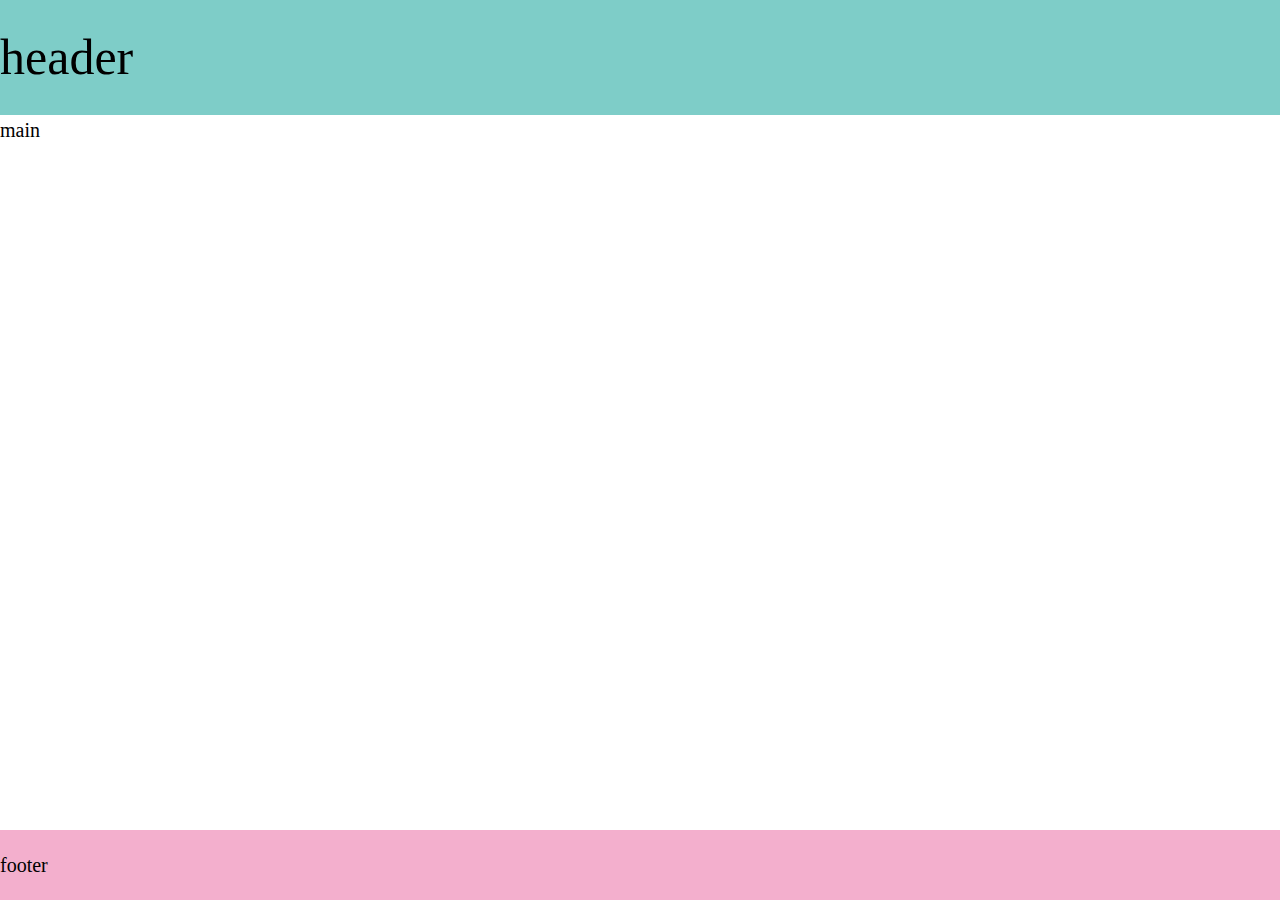
==== index.html @ 78ae929a "Initial commit" ====
<!DOCTYPE html>
<html lang="ru">

<head>
    <meta charset="UTF-8">
    <meta name="description" content="Free Web tutorials">
    <meta name="keywords" content="HTML, CSS, JavaScript">
    <meta name="author" content="Oleksandr Dorobalo">
    <meta name="viewport" content="width=device-width, initial-scale=1.0">
    <meta http-equiv="X-UA-Compatible" content="IE=edge">

    <title>Title</title>
    <link rel="icon" type="image/png" href="assets/images/header/logo.png">

    <link rel="stylesheet" href="assets/css/style.css">
</head>

<body>
    <header class="header">
        header
    </header>

    <main class="main">
        main
    </main>

    <footer class="footer">
        footer
    </footer>

    <script src="assets/js/jquery.min.js"></script>
    <script src="assets/js/scripts.js"></script>
</body>

</html>
---- assets/css/style.css ----
@charset "UTF-8";
/**
  Нормализация блочной модели
 */
*,
*::before,
*::after {
  -webkit-box-sizing: border-box;
          box-sizing: border-box;
}

/**
  Убираем внутренние отступы слева тегам списков,
  у которых есть атрибут class
  */
:where(ul, ol):where([class]) {
  padding-left: 0;
}

/**
  Убираем внешние отступы body и двум другим тегам,
  у которых есть атрибут class
  */
body,
:where(blockquote, figure):where([class]) {
  margin: 0;
}

/**
  Убираем внешние отступы вертикали нужным тегам,
  у которых есть атрибут class
  */
:where(h1,
h2,
h3,
h4,
h5,
h6,
p,
ul,
ol,
dl):where([class]) {
  margin-block: 0;
}

:where(dd[class]) {
  margin-left: 0;
}

:where(fieldset[class]) {
  margin-left: 0;
  padding: 0;
  border: none;
}

/**
  Убираем стандартный маркер маркированному списку,
  у которого есть атрибут class
  */
:where(ul[class]) {
  list-style: none;
}

/**
  Обнуляем вертикальные внешние отступы параграфа,
  объявляем локальную переменную для внешнего отступа вниз,
  чтобы избежать взаимодействие с более сложным селектором
  */
p {
  --paragraphMarginBottom: 16px;
  margin-block: 0;
}
p:last-of-type {
  margin: 0;
}

/**
  Внешний отступ вниз для параграфа без атрибута class,
  который расположен не последним среди своих соседних элементов
  */
p:where(:not([class]):not(:last-child)) {
  margin-bottom: var(--paragraphMarginBottom);
}

/**
  Упрощаем работу с изображениями
  */
img {
  display: block;
  max-width: 100%;
  height: auto;
}

/**
  Наследуем свойства шрифт для полей ввода
  */
input,
textarea,
select,
button {
  font: inherit;
}

html {
  /**
  Пригодится в большинстве ситуаций
  (когда, например, нужно будет "прижать" футер к низу сайта)
  */
  height: 100%;
  /**
  Плавный скролл
  */
  scroll-behavior: smooth;
}

body {
  /**
  Пригодится в большинстве ситуаций
  (когда, например, нужно будет "прижать" футер к низу сайта)
  */
  min-height: 100%;
  /**
  Унифицированный интерлиньяж
  */
  line-height: 1.5;
}

/**
  Приводим к единому цвету svg-элементы
  */
svg *[fill] {
  fill: currentColor;
}

svg *[stroke] {
  stroke: currentColor;
}

/**
  Чиним баг задержки смены цвета при взаимодействии с svg-элементами
  */
svg * {
  -webkit-transition-property: fill, stroke;
  transition-property: fill, stroke;
}

/**
  Удаляем все анимации и переходы для людей,
  которые предпочитают их не использовать
  */
@media (prefers-reduced-motion: reduce) {
  * {
    -webkit-animation-duration: 0.01ms !important;
            animation-duration: 0.01ms !important;
    -webkit-animation-iteration-count: 1 !important;
            animation-iteration-count: 1 !important;
    -webkit-transition-duration: 0.01ms !important;
            transition-duration: 0.01ms !important;
    scroll-behavior: auto !important;
  }
}
@font-face {
  font-family: "Gilroy";
  src: url("../fonts/Gilroy-Regular.woff2") format("woff2");
  font-weight: 400;
  font-style: normal;
  font-display: swap;
}
.container {
  max-width: calc(1240px + 40px);
  margin-inline: auto;
  padding-inline: 20px;
}

.visually-hidden {
  position: absolute !important;
  width: 1px !important;
  height: 1px !important;
  margin: -1px !important;
  border: 0 !important;
  padding: 0 !important;
  white-space: nowrap !important;
  -webkit-clip-path: inset(100%) !important;
          clip-path: inset(100%) !important;
  clip: rect(0 0 0 0) !important;
  overflow: hidden !important;
}

@media (max-width: 767px) {
  .hidden-mobile {
    display: none !important;
  }
}

@media (min-width: 768px) {
  .visible-mobile {
    display: none !important;
  }
}

html {
  scroll-behavior: smooth;
}

body {
  font-size: clamp(16px, 1.6129032258vw, 20px);
  display: -webkit-box;
  display: -ms-flexbox;
  display: flex;
  -webkit-box-orient: vertical;
  -webkit-box-direction: normal;
      -ms-flex-direction: column;
          flex-direction: column;
  color: var(--color-dark);
  background: var(--color-light);
  font-family: var(--font-family-base);
  font-weight: 500;
  line-height: 1.5;
}

main {
  overflow: hidden;
}

blockquote {
  margin: 0 0 16px 0;
  padding: 16px 40px;
  background: rgba(85, 112, 255, 0.05);
  border-left: 4px solid rgb(85, 112, 255);
}

a,
button,
input,
textarea,
svg * {
  -webkit-transition-duration: var(--transition-duration);
          transition-duration: var(--transition-duration);
}

a {
  color: inherit;
}
a, a:hover {
  text-decoration: none;
}

h1,
h2,
h3,
h4,
h5,
h6 {
  margin: 0;
}

h1 {
  font-size: clamp(44px, 5.8064516129vw, 72px);
  font-weight: 800;
  line-height: 1.2;
}

h2 {
  position: relative;
  font-size: clamp(24px, 3.8709677419vw, 48px);
  text-align: center;
  line-height: 1.3;
  font-weight: 800;
}
@media (max-width: 560px) {
  h2 {
    line-height: 1.6;
  }
}

h3 {
  font-size: clamp(20px, 2.5806451613vw, 32px);
}

h4 {
  font-size: clamp(20px, 1.935483871vw, 24px);
}

.subtitle {
  display: block;
  max-width: 600px;
  margin: 16px auto 0;
  text-align: center;
  font-size: clamp(20px, 1.935483871vw, 24px);
  font-weight: 500;
  line-height: 32px;
}

section {
  padding-block: clamp(2.5rem, 1.477rem + 4.55vw, 5rem);
}

.wrapper {
  position: relative;
  display: -webkit-box;
  display: -ms-flexbox;
  display: flex;
  -webkit-box-align: start;
      -ms-flex-align: start;
          align-items: flex-start;
}

.section__text {
  font-size: clamp(16px, 1.6129032258vw, 20px);
}
.section__text:where(:not(:last-child)) {
  margin-bottom: var(--paragraphMarginBottom);
}

@-webkit-keyframes backAndForth {
  0% {
    translate: 0 0;
  }
  50% {
    translate: 10px 0;
  }
  100% {
    translate: 0 0;
  }
}

@keyframes backAndForth {
  0% {
    translate: 0 0;
  }
  50% {
    translate: 10px 0;
  }
  100% {
    translate: 0 0;
  }
}
@-webkit-keyframes rorateElements {
  0% {
    rotate: 0;
  }
  25% {
    rotate: 15deg;
  }
  50% {
    rotate: 0;
  }
  75% {
    rotate: -15deg;
  }
  100% {
    rotate: 0;
  }
}
@keyframes rorateElements {
  0% {
    rotate: 0;
  }
  25% {
    rotate: 15deg;
  }
  50% {
    rotate: 0;
  }
  75% {
    rotate: -15deg;
  }
  100% {
    rotate: 0;
  }
}
.button {
  padding: 0;
  background-color: transparent;
  border: none;
  cursor: pointer;
  height: var(--button-height);
  display: -webkit-box;
  display: -ms-flexbox;
  display: flex;
  -webkit-box-align: center;
      -ms-flex-align: center;
          align-items: center;
  -webkit-box-pack: center;
      -ms-flex-pack: center;
          justify-content: center;
  -webkit-column-gap: 8px;
     -moz-column-gap: 8px;
          column-gap: 8px;
  padding: 0 50px;
  font-size: clamp(16px, 1.6129032258vw, 20px);
  font-weight: 800;
  border-radius: var(--border-radius-large);
  color: white;
  background: black;
  border: 2px solid black;
}
@media (hover: hover) {
  .button:hover {
    color: black;
    background: white;
  }
}
@media (hover: none) {
  .button:active {
    color: black;
    background: white;
  }
}
.button--cyan {
  color: var(--color-light);
  background: var(--color-cyan);
  border-color: var(--color-cyan);
}
@media (hover: hover) {
  .button--cyan:hover {
    color: var(--color-cyan);
    background: var(--color-light);
  }
}
@media (hover: none) {
  .button--cyan:active {
    color: var(--color-cyan);
    background: var(--color-light);
  }
}
.button--alt {
  font-size: 16px;
  color: var(--color-dark);
  background: var(--color-light);
  border: 2px solid var(--color-dark);
}
@media (hover: hover) {
  .button--alt:hover {
    color: var(--color-light);
    background: var(--color-dark);
  }
}
@media (hover: none) {
  .button--alt:active {
    color: var(--color-light);
    background: var(--color-dark);
  }
}

.burger {
  padding: 0;
  background-color: transparent;
  border: none;
  cursor: pointer;
  width: 40px;
  aspect-ratio: 1;
  position: relative;
  z-index: 2;
}
.burger::before, .burger::after {
  content: "";
  display: block;
  width: 30px;
  height: 3px;
  background: black;
  border-radius: 3px;
  position: absolute;
  left: 50%;
  translate: -50% 0;
  -webkit-transition: all 0.3s ease;
  transition: all 0.3s ease;
}
.burger::before {
  top: 13px;
}
.burger::after {
  bottom: 13px;
}
.burger span {
  font-size: 0;
}
.burger.burger--active::before, .burger.burger--active::after {
  width: 90%;
  top: 50%;
  bottom: auto;
  translate: -50% -50%;
}
.burger.burger--active::before {
  rotate: 45deg;
}
.burger.burger--active::after {
  rotate: -45deg;
}

.form {
  /* Стилизованный radio button */
  /* При отмеченном radio button изменить цвет и показать "галочку" */
  /* Стилизованный чекбокс */
  /* При отмеченном чекбоксе изменить цвет и показать "галочку" */
}
.form label {
  display: -webkit-box;
  display: -ms-flexbox;
  display: flex;
  -webkit-box-orient: vertical;
  -webkit-box-direction: normal;
      -ms-flex-direction: column;
          flex-direction: column;
  -webkit-box-align: start;
      -ms-flex-align: start;
          align-items: flex-start;
  gap: 16px;
  font-size: clamp(1rem, 0.186rem + 1.69vw, 1.5rem);
  font-weight: 700;
}
.form input,
.form select {
  margin: 0;
  font-size: clamp(16px, 1.6129032258vw, 20px);
  font-weight: 500;
  outline: none;
  width: 100%;
  height: 64px;
  padding: 16px 24px;
  color: var(--color-dark);
  border-radius: 40px;
  border: 1px solid rgba(58, 95, 111, 0.16);
}
.form input::-webkit-input-placeholder, .form select::-webkit-input-placeholder {
  color: #3A5F6F;
}
.form input::-moz-placeholder, .form select::-moz-placeholder {
  color: #3A5F6F;
}
.form input:-ms-input-placeholder, .form select:-ms-input-placeholder {
  color: #3A5F6F;
}
.form input::-ms-input-placeholder, .form select::-ms-input-placeholder {
  color: #3A5F6F;
}
.form input::placeholder,
.form select::placeholder {
  color: #3A5F6F;
}
@media (max-width: 767px) {
  .form input,
  .form select {
    height: 56px;
  }
}
.form input:focus-visible,
.form select:focus-visible {
  border: 1px solid var(--color-cyan);
}
.form textarea {
  margin: 0;
  font-size: clamp(16px, 1.6129032258vw, 20px);
  font-weight: 500;
  outline: none;
  width: 100%;
  min-height: 120px;
  padding: 16px 24px;
  color: var(--color-dark);
  border-radius: 24px;
  border: 1px solid rgba(58, 95, 111, 0.16);
  resize: none;
}
.form textarea:focus-visible {
  border: 1px solid var(--color-cyan);
}
.form .custom-radio {
  -webkit-user-select: none;
     -moz-user-select: none;
      -ms-user-select: none;
          user-select: none;
  position: relative;
  cursor: pointer;
  /* Скрыть стандартный radio button */
  /* Стиль для видимого элемента radio button */
}
.form .custom-radio input[type=radio] {
  position: absolute;
  opacity: 0;
  cursor: pointer;
  height: 0;
  width: 0;
}
.form .custom-radio .radiomark {
  display: inline-block;
  width: 24px;
  height: 24px;
  background-color: #F9FAFB;
  border-radius: 50%;
  position: relative;
  cursor: pointer;
  border: 1px solid rgb(175, 186, 202);
  -webkit-transition: all 0.3s ease;
  transition: all 0.3s ease;
  /* Отображение "галочки" внутри radio button */
}
.form .custom-radio .radiomark::after {
  content: "";
  position: absolute;
  display: block;
  left: 50%;
  top: 50%;
  translate: -50% -50%;
  width: 100%;
  height: 100%;
  opacity: 0;
  background: url(/assets/images/icon/check.svg) no-repeat center;
  -webkit-transition: all 0.3s ease;
  transition: all 0.3s ease;
}
.form .custom-radio input[type=radio]:checked + .radiomark {
  background-color: var(--color-cyan);
  border: 1px solid var(--color-cyan);
}
.form .custom-radio input[type=radio]:checked + .radiomark::after {
  opacity: 1;
}
.form .custom-checkbox {
  display: -webkit-box;
  display: -ms-flexbox;
  display: flex;
  -webkit-box-orient: vertical;
  -webkit-box-direction: normal;
      -ms-flex-direction: column;
          flex-direction: column;
  -webkit-box-align: start;
      -ms-flex-align: start;
          align-items: flex-start;
  gap: 16px;
  -webkit-user-select: none;
     -moz-user-select: none;
      -ms-user-select: none;
          user-select: none;
  position: relative;
  /* Скрыть стандартный чекбокс */
  /* Стиль для видимого элемента чекбокса */
}
.form .custom-checkbox input[type=checkbox] {
  position: absolute;
  opacity: 0;
  cursor: pointer;
  height: 0;
  width: 0;
}
.form .custom-checkbox .checkmark {
  display: inline-block;
  width: 48px;
  height: 28px;
  background-color: var(--color-dark);
  border-radius: 14px;
  position: relative;
  cursor: pointer;
  /* Отображение "галочки" внутри чекбокса */
}
.form .custom-checkbox .checkmark::after {
  content: "";
  position: absolute;
  display: block;
  left: 2px;
  top: 2px;
  width: 24px;
  height: 24px;
  border-radius: 50%;
  background: var(--color-light);
  -webkit-transform: rotate(45deg);
          transform: rotate(45deg);
}
.form .custom-checkbox input[type=checkbox]:checked + .checkmark {
  background-color: var(--color-accent);
}
.form .custom-checkbox input[type=checkbox]:checked + .checkmark::after {
  left: auto;
  right: 2px;
}

.select2 {
  width: 100% !important;
}

.select2-container--default .select2-results__option--highlighted.select2-results__option--selectable {
  background-color: var(--color-cyan);
}

.select2-container--default .select2-selection--single {
  display: -webkit-box;
  display: -ms-flexbox;
  display: flex;
  -webkit-box-align: center;
      -ms-flex-align: center;
          align-items: center;
  margin: 0;
  font-size: clamp(16px, 1.6129032258vw, 20px);
  font-weight: 500;
  outline: none;
  width: 100%;
  height: 64px;
  padding: 16px 24px;
  color: var(--color-dark);
  border-radius: 40px;
  border: 1px solid rgba(58, 95, 111, 0.16);
}
@media (max-width: 767px) {
  .select2-container--default .select2-selection--single {
    height: 56px;
  }
}
.select2-container--default .select2-selection--single:focus-visible {
  border: 1px solid var(--color-cyan);
}

.select2-container .select2-selection--single .select2-selection__rendered {
  padding: 0;
  margin: 0;
  color: var(--color-dark);
}

.select2-container--default .select2-selection--single .select2-selection__arrow {
  width: 16px;
  height: 16px;
  top: 50%;
  right: 24px;
  translate: 0 -50%;
  -webkit-transition: all 0.3s ease;
  transition: all 0.3s ease;
}
.select2-container--default .select2-selection--single .select2-selection__arrow b {
  position: static;
  display: block;
  margin: 0;
  width: 100%;
  height: 100%;
  border: none;
  background: url(../images/icon/ArrowDown2.svg) no-repeat center;
  -webkit-transition: all 0.3s ease;
  transition: all 0.3s ease;
}

.select2-container--default.select2-container--open .select2-selection--single .select2-selection__arrow b {
  rotate: 180deg;
}

.select2-container--default.select2-container--open.select2-container--below .select2-selection--single,
.select2-container--default.select2-container--open.select2-container--below .select2-selection--multiple {
  border-color: var(--color-cyan);
}

.swiper-pagination {
  position: static;
  width: auto !important;
  display: -webkit-box;
  display: -ms-flexbox;
  display: flex;
  -webkit-box-align: center;
      -ms-flex-align: center;
          align-items: center;
  gap: 8px;
}
.swiper-pagination-bullet-active {
  margin: 0;
}

.swiper-pagination-bullet {
  width: 8px;
  aspect-ratio: 1;
  margin: 0 !important;
  border-radius: 5px;
}
.swiper-pagination-bullet-active {
  width: 24px;
  background-color: var(--color-dark);
}

.swiper-button-next,
.swiper-button-prev {
  position: static;
  margin: 0;
  width: 48px;
  height: 48px;
}
.swiper-button-next:after,
.swiper-button-prev:after {
  content: "";
  width: 100%;
  height: 100%;
  background: url(../images/icon/nav.svg) no-repeat center;
}

.swiper-button-prev::after {
  rotate: 180deg;
}

.swiper__navigation {
  display: -webkit-box;
  display: -ms-flexbox;
  display: flex;
  -webkit-box-align: center;
      -ms-flex-align: center;
          align-items: center;
  -webkit-box-pack: justify;
      -ms-flex-pack: justify;
          justify-content: space-between;
}
.swiper__navigation-button {
  display: -webkit-box;
  display: -ms-flexbox;
  display: flex;
  -webkit-box-align: center;
      -ms-flex-align: center;
          align-items: center;
}

.header {
  position: relative;
  padding: 20px 0;
  background: #7ECDC8;
  font-size: clamp(22px, 4.0322580645vw, 50px);
}
.header.fixed {
  position: fixed;
  left: 0;
  top: 0;
  right: 0;
  z-index: 2;
  padding: 10px 0;
}

@media (hover: hover) {
  .logo:hover {
    scale: 1.1;
  }
}
@media (hover: none) {
  .logo:active {
    scale: 1.1;
  }
}
.logo__image {
  max-width: 110px;
  width: 100%;
}
@media (max-width: 767px) {
  .logo__image {
    max-width: 70px;
  }
}

@media (max-width: 767px) {
  .navigation {
    padding: 40px 24px;
    position: absolute;
    top: -1000%;
    left: 0;
    z-index: 1;
    width: 100%;
    height: 100vh;
    opacity: 0;
    -webkit-transition: all 0.3s ease;
    transition: all 0.3s ease;
    background: var(--color-light);
  }
  .navigation.navigation--active {
    top: 100%;
    opacity: 1;
  }
}

.hero {
  background: rebeccapurple;
}

.about {
  background: #7ECDC8;
}

.footer {
  margin-top: auto;
  padding: 20px 0;
  background: #F3AFCD;
}/*# sourceMappingURL=style.css.map */
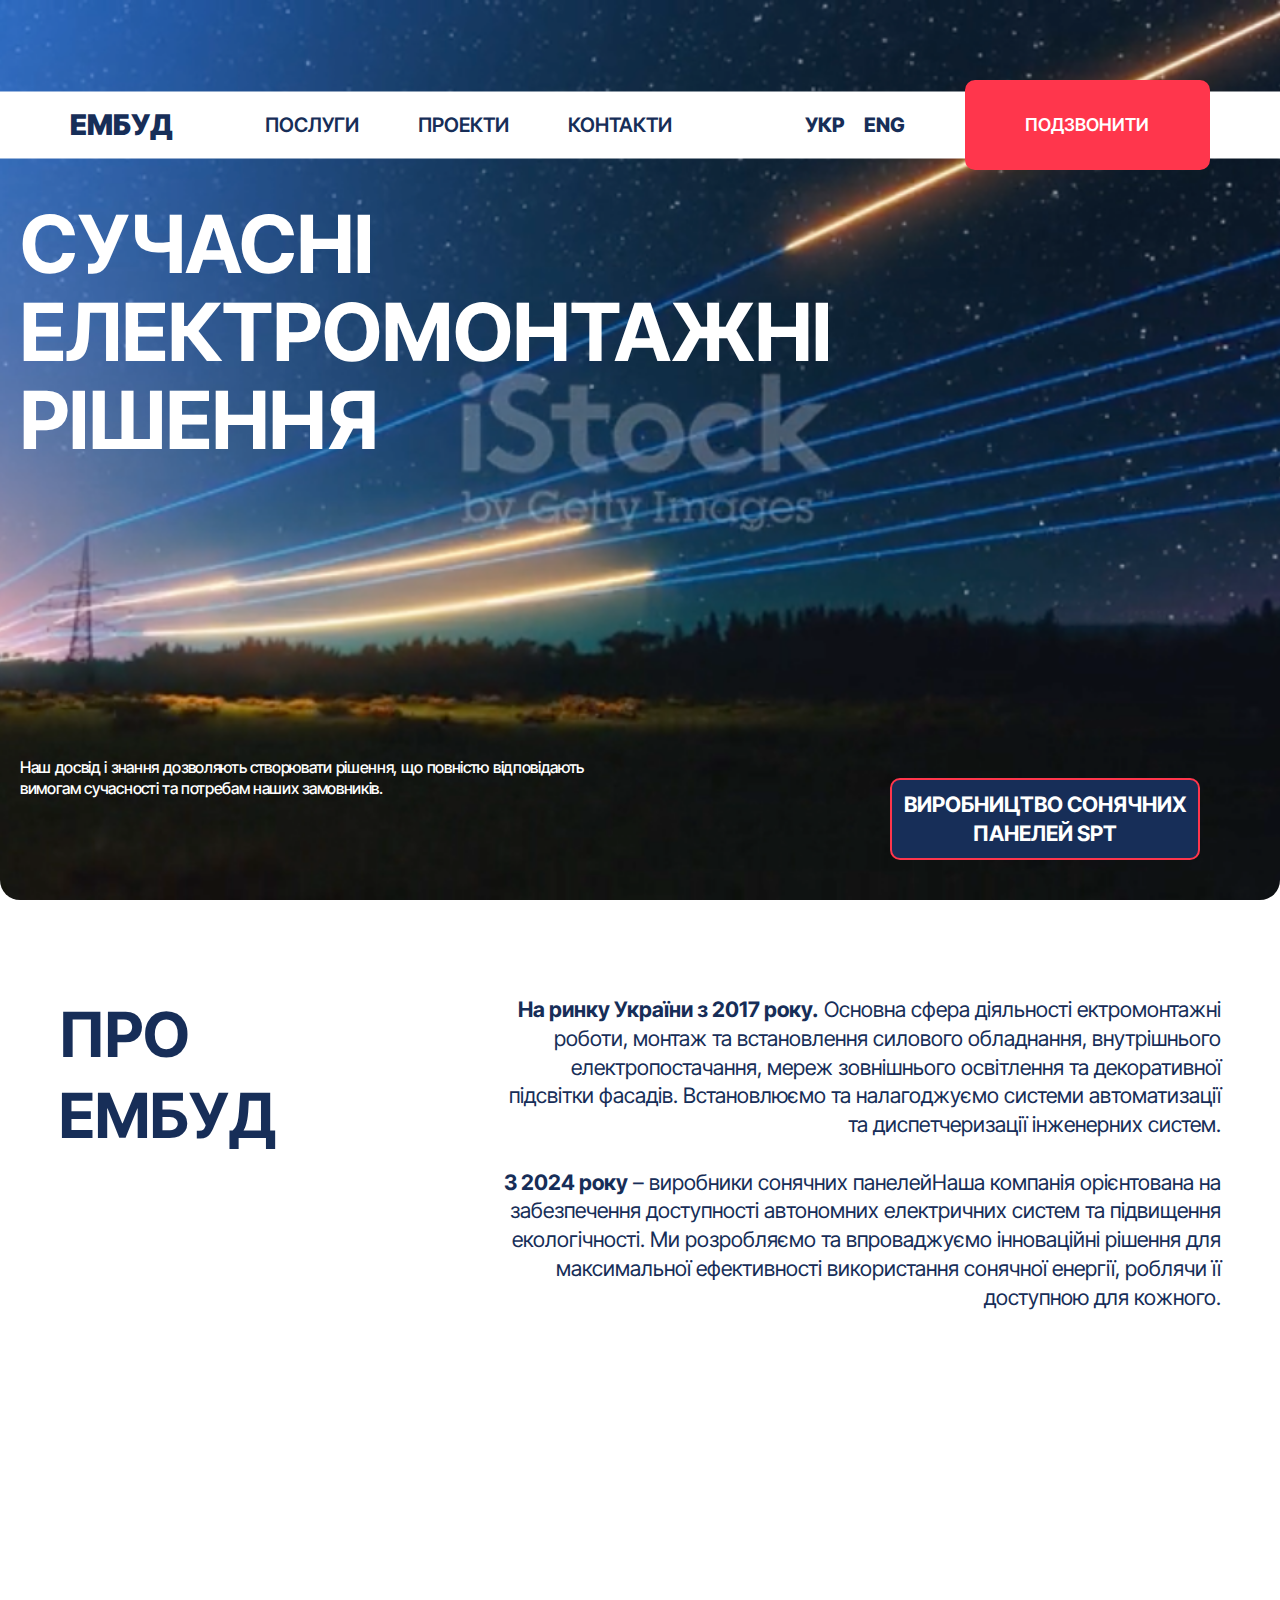
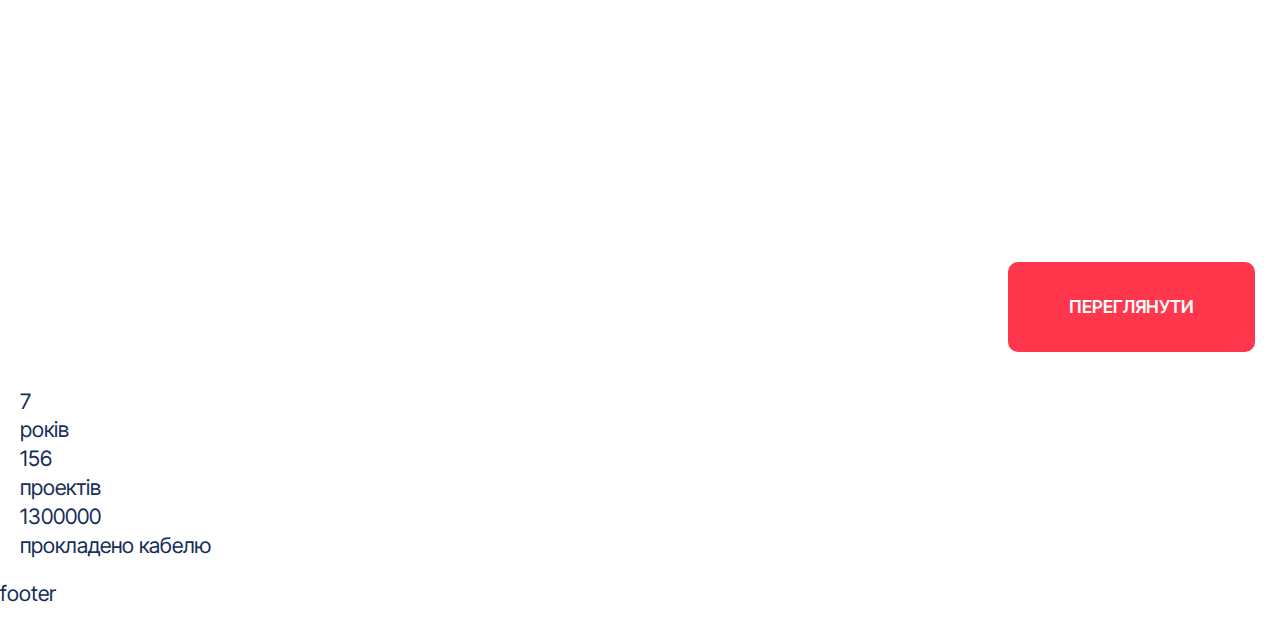
==== commit 9773c178: "1" ====
--- a/index.html
+++ b/index.html
@@ -12,16 +12,89 @@
     <title>Title</title>
     <link rel="icon" type="image/png" href="assets/images/header/logo.png">
 
+    <link rel="preconnect" href="https://fonts.googleapis.com">
+    <link rel="preconnect" href="https://fonts.gstatic.com" crossorigin>
+    <link href="https://fonts.googleapis.com/css2?family=Inter+Tight:ital,wght@0,100..900;1,100..900&display=swap"
+        rel="stylesheet">
+
     <link rel="stylesheet" href="assets/css/style.css">
 </head>
 
 <body>
     <header class="header">
-        header
+        <div class="header__inner container">
+            <a href="/index.html" class="header__logo logo">
+                ЕМБУД
+            </a>
+            <nav class="header__navigation navigation">
+                <ul class="navigation__list">
+                    <li><a href="#services">ПОСЛУГИ</a></li>
+                    <li><a href="/projects.html">ПРОЕКТИ</a></li>
+                    <li><a href="#contacts">КОНТАКТИ</a></li>
+                </ul>
+
+                <div class="header__actions actions">
+                    <div class="actions__lang">
+                        <a href="#">УКР</a>
+                        <a href="#">ENG</a>
+                    </div>
+                    <button class="actions__button button">ПОДЗВОНИТИ</button>
+                </div>
+            </nav>
+            <button class="burger button" id="burgerButton">
+                <span>Meню</span>
+            </button>
+        </div>
     </header>
 
     <main class="main">
-        main
+        <section class="hero">
+            <div class="hero__inner container">
+                <h1>СУЧАСНІ Електромонтажні рІШЕННЯ</h1>
+                <p class="subtitle">Наш досвід і знання дозволяють створювати рішення, що повністю відповідають вимогам
+                    сучасності та потребам наших замовників.</p>
+                <button class="button button--alt">Виробництво сонячнИХ панелЕЙ SPT</button>
+            </div>
+        </section>
+        <section class="about">
+            <div class="wrapper container">
+                <h2>ПРО ЕМБУД</h2>
+                <p><b>На ринку України з 2017 року.</b> Основна сфера діяльності ектромонтажні роботи, монтаж та
+                    встановлення
+                    силового обладнання, внутрішнього електропостачання,
+                    мереж зовнішнього освітлення та декоративної підсвітки фасадів.
+                    Встановлюємо та налагоджуємо системи автоматизації та диспетчеризації інженерних систем.
+                    <br><br>
+                    <b>З 2024 року</b> – виробники сонячних панелейНаша компанія орієнтована на забезпечення доступності
+                    автономних електричних систем та підвищення екологічності. Ми розробляємо та впроваджуємо
+                    інноваційні рішення для максимальної ефективності використання сонячної енергії, роблячи її
+                    доступною для кожного.
+                </p>
+            </div>
+        </section>
+        <section class="production">
+            <div class="production__inner container">
+                <h2>ВИРОБНИЦТВО СОНЯЧНИХ ПАНЕЛЕЙ</h2>
+                <a class="button">ПЕРЕГЛЯНУТИ</a>
+            </div>
+        </section>
+        <section class="statistics">
+            <div class="statistics__inner container">
+                <div class="statistics__item">
+                    <span>7</span>
+                    <p>років</p>
+                </div>
+
+                <div class="statistics__item">
+                    <span>156</span>
+                    <p>проектів</p>
+                </div>
+                <div class="statistics__item">
+                    <span>1300000</span>
+                    <p>прокладено кабелю</p>
+                </div>
+            </div>
+        </section>
     </main>
 
     <footer class="footer">
--- a/assets/css/style.css
+++ b/assets/css/style.css
@@ -167,7 +167,7 @@
   font-display: swap;
 }
 .container {
-  max-width: calc(1240px + 40px);
+  max-width: calc(1440px + 40px);
   margin-inline: auto;
   padding-inline: 20px;
 }
@@ -203,7 +203,10 @@
 }
 
 body {
-  font-size: clamp(16px, 1.6129032258vw, 20px);
+  font-size: clamp(16px, 1.6666666667vw, 24px);
+  font-family: "Inter Tight", sans-serif;
+  font-weight: 400;
+  line-height: 1.35;
   display: -webkit-box;
   display: -ms-flexbox;
   display: flex;
@@ -211,11 +214,8 @@
   -webkit-box-direction: normal;
       -ms-flex-direction: column;
           flex-direction: column;
-  color: var(--color-dark);
-  background: var(--color-light);
-  font-family: var(--font-family-base);
-  font-weight: 500;
-  line-height: 1.5;
+  color: #172E58;
+  background: #FFFFFF;
 }
 
 main {
@@ -234,8 +234,8 @@
 input,
 textarea,
 svg * {
-  -webkit-transition-duration: var(--transition-duration);
-          transition-duration: var(--transition-duration);
+  -webkit-transition-duration: 0.3s;
+          transition-duration: 0.3s;
 }
 
 a {
@@ -255,44 +255,33 @@
 }
 
 h1 {
-  font-size: clamp(44px, 5.8064516129vw, 72px);
-  font-weight: 800;
-  line-height: 1.2;
+  font-size: clamp(32px, 6.25vw, 90px);
+  font-weight: 700;
+  line-height: 1.1;
+  text-transform: uppercase;
 }
 
 h2 {
   position: relative;
-  font-size: clamp(24px, 3.8709677419vw, 48px);
-  text-align: center;
+  font-size: clamp(42px, 4.8611111111vw, 70px);
   line-height: 1.3;
-  font-weight: 800;
-}
-@media (max-width: 560px) {
-  h2 {
-    line-height: 1.6;
-  }
+  font-weight: 700;
 }
 
 h3 {
-  font-size: clamp(20px, 2.5806451613vw, 32px);
+  font-size: clamp(20px, 2.2222222222vw, 32px);
 }
 
 h4 {
-  font-size: clamp(20px, 1.935483871vw, 24px);
+  font-size: clamp(20px, 1.6666666667vw, 24px);
 }
 
 .subtitle {
   display: block;
   max-width: 600px;
-  margin: 16px auto 0;
-  text-align: center;
-  font-size: clamp(20px, 1.935483871vw, 24px);
+  font-size: clamp(14px, 1.25vw, 18px);
   font-weight: 500;
-  line-height: 32px;
-}
-
-section {
-  padding-block: clamp(2.5rem, 1.477rem + 4.55vw, 5rem);
+  letter-spacing: -0.02em;
 }
 
 .wrapper {
@@ -300,13 +289,16 @@
   display: -webkit-box;
   display: -ms-flexbox;
   display: flex;
-  -webkit-box-align: start;
-      -ms-flex-align: start;
-          align-items: flex-start;
+  -webkit-box-pack: center;
+      -ms-flex-pack: center;
+          justify-content: center;
+  -webkit-box-align: center;
+      -ms-flex-align: center;
+          align-items: center;
 }
 
 .section__text {
-  font-size: clamp(16px, 1.6129032258vw, 20px);
+  font-size: clamp(16px, 1.6666666667vw, 24px);
 }
 .section__text:where(:not(:last-child)) {
   margin-bottom: var(--paragraphMarginBottom);
@@ -374,7 +366,7 @@
   background-color: transparent;
   border: none;
   cursor: pointer;
-  height: var(--button-height);
+  height: 90px;
   display: -webkit-box;
   display: -ms-flexbox;
   display: flex;
@@ -387,107 +379,63 @@
   -webkit-column-gap: 8px;
      -moz-column-gap: 8px;
           column-gap: 8px;
-  padding: 0 50px;
-  font-size: clamp(16px, 1.6129032258vw, 20px);
-  font-weight: 800;
-  border-radius: var(--border-radius-large);
+  padding: 10px clamp(2.188rem, -3.77rem + 9.31vw, 4.375rem);
+  font-size: clamp(14px, 1.3888888889vw, 20px);
+  font-weight: 600;
+  border-radius: 10px;
+  text-transform: uppercase;
   color: white;
-  background: black;
-  border: 2px solid black;
+  background: #FF364C;
+  border: 2px solid #FF364C;
 }
 @media (hover: hover) {
   .button:hover {
-    color: black;
-    background: white;
+    background: #172E58;
+    border: 2px solid #FF364C;
   }
 }
 @media (hover: none) {
   .button:active {
-    color: black;
-    background: white;
-  }
-}
-.button--cyan {
-  color: var(--color-light);
-  background: var(--color-cyan);
-  border-color: var(--color-cyan);
-}
-@media (hover: hover) {
-  .button--cyan:hover {
-    color: var(--color-cyan);
-    background: var(--color-light);
-  }
-}
-@media (hover: none) {
-  .button--cyan:active {
-    color: var(--color-cyan);
-    background: var(--color-light);
+    background: #172E58;
+    border: 2px solid #FF364C;
+  }
+}
+@media (max-width: 1023px) {
+  .button {
+    height: 55px;
   }
 }
 .button--alt {
-  font-size: 16px;
-  color: var(--color-dark);
-  background: var(--color-light);
-  border: 2px solid var(--color-dark);
+  font-size: clamp(14px, 1.6666666667vw, 24px);
+  font-weight: 700;
+  background: #172E58;
 }
 @media (hover: hover) {
   .button--alt:hover {
-    color: var(--color-light);
-    background: var(--color-dark);
+    background: #FF364C;
   }
 }
 @media (hover: none) {
   .button--alt:active {
-    color: var(--color-light);
-    background: var(--color-dark);
+    background: #FF364C;
   }
 }
 
 .burger {
-  padding: 0;
-  background-color: transparent;
-  border: none;
-  cursor: pointer;
-  width: 40px;
-  aspect-ratio: 1;
+  display: none;
   position: relative;
   z-index: 2;
 }
-.burger::before, .burger::after {
-  content: "";
-  display: block;
-  width: 30px;
-  height: 3px;
-  background: black;
-  border-radius: 3px;
-  position: absolute;
-  left: 50%;
-  translate: -50% 0;
-  -webkit-transition: all 0.3s ease;
-  transition: all 0.3s ease;
-}
-.burger::before {
-  top: 13px;
-}
-.burger::after {
-  bottom: 13px;
-}
-.burger span {
-  font-size: 0;
-}
-.burger.burger--active::before, .burger.burger--active::after {
-  width: 90%;
-  top: 50%;
-  bottom: auto;
-  translate: -50% -50%;
-}
-.burger.burger--active::before {
-  rotate: 45deg;
-}
-.burger.burger--active::after {
-  rotate: -45deg;
-}
-
+@media (max-width: 1023px) {
+  .burger {
+    display: block;
+  }
+}
+@media (max-width: 767px) {
+  .burger {
+    height: 37px;
+  }
+}
 .form {
   /* Стилизованный radio button */
   /* При отмеченном radio button изменить цвет и показать "галочку" */
@@ -512,7 +460,7 @@
 .form input,
 .form select {
   margin: 0;
-  font-size: clamp(16px, 1.6129032258vw, 20px);
+  font-size: clamp(16px, 1.3888888889vw, 20px);
   font-weight: 500;
   outline: none;
   width: 100%;
@@ -550,7 +498,7 @@
 }
 .form textarea {
   margin: 0;
-  font-size: clamp(16px, 1.6129032258vw, 20px);
+  font-size: clamp(16px, 1.3888888889vw, 20px);
   font-weight: 500;
   outline: none;
   width: 100%;
@@ -689,7 +637,7 @@
       -ms-flex-align: center;
           align-items: center;
   margin: 0;
-  font-size: clamp(16px, 1.6129032258vw, 20px);
+  font-size: clamp(16px, 1.3888888889vw, 20px);
   font-weight: 500;
   outline: none;
   width: 100%;
@@ -810,10 +758,34 @@
 }
 
 .header {
-  position: relative;
-  padding: 20px 0;
-  background: #7ECDC8;
-  font-size: clamp(22px, 4.0322580645vw, 50px);
+  position: absolute;
+  left: 0;
+  right: 0;
+  top: 80px;
+  z-index: 1;
+}
+@media (max-width: 1023px) {
+  .header {
+    top: 50px;
+  }
+}
+.header::before {
+  content: "";
+  position: absolute;
+  position: absolute;
+  top: 50%;
+  left: 50%;
+  translate: -50% -50%;
+  display: block;
+  width: 100%;
+  height: 67px;
+  background: #FFFFFF;
+  z-index: -1;
+}
+@media (max-width: 1023px) {
+  .header::before {
+    display: none;
+  }
 }
 .header.fixed {
   position: fixed;
@@ -823,7 +795,86 @@
   z-index: 2;
   padding: 10px 0;
 }
-
+.header__inner {
+  display: -webkit-box;
+  display: -ms-flexbox;
+  display: flex;
+  -webkit-box-pack: center;
+      -ms-flex-pack: center;
+          justify-content: center;
+  -webkit-box-align: center;
+      -ms-flex-align: center;
+          align-items: center;
+  gap: clamp(2.5rem, 1.202rem + 5.77vw, 6.25rem);
+}
+@media (max-width: 1023px) {
+  .header__inner {
+    -webkit-box-pack: justify;
+        -ms-flex-pack: justify;
+            justify-content: space-between;
+  }
+}
+.header__navigation {
+  display: -webkit-box;
+  display: -ms-flexbox;
+  display: flex;
+  -webkit-box-pack: center;
+      -ms-flex-pack: center;
+          justify-content: center;
+  -webkit-box-align: center;
+      -ms-flex-align: center;
+          align-items: center;
+  gap: clamp(3.75rem, -14.463rem + 28.46vw, 10.438rem);
+}
+.header .button {
+  margin-left: auto;
+}
+
+.actions {
+  position: relative;
+  display: -webkit-box;
+  display: -ms-flexbox;
+  display: flex;
+  -webkit-box-pack: center;
+      -ms-flex-pack: center;
+          justify-content: center;
+  -webkit-box-align: center;
+      -ms-flex-align: center;
+          align-items: center;
+  gap: 60px;
+}
+.actions__lang {
+  font-size: 20px;
+  font-weight: 800;
+  display: -webkit-box;
+  display: -ms-flexbox;
+  display: flex;
+  -webkit-box-align: center;
+      -ms-flex-align: center;
+          align-items: center;
+  gap: 20px;
+}
+@media (hover: hover) {
+  .actions__lang a:hover {
+    color: #FF364C;
+  }
+}
+@media (hover: none) {
+  .actions__lang a:active {
+    color: #FF364C;
+  }
+}
+
+.logo {
+  font-size: clamp(20px, 2.2222222222vw, 32px);
+  font-weight: 900;
+  line-height: 1.3;
+}
+@media (max-width: 1023px) {
+  .logo {
+    display: none;
+  }
+}
 @media (hover: hover) {
   .logo:hover {
     scale: 1.1;
@@ -844,36 +895,195 @@
   }
 }
 
+@media (max-width: 1023px) {
+  .navigation {
+    display: none;
+  }
+}
+.navigation__list {
+  display: -webkit-box;
+  display: -ms-flexbox;
+  display: flex;
+  -webkit-box-pack: center;
+      -ms-flex-pack: center;
+          justify-content: center;
+  -webkit-box-align: center;
+      -ms-flex-align: center;
+          align-items: center;
+  gap: clamp(1.25rem, 0.298rem + 4.23vw, 4rem);
+}
+.navigation__list li {
+  font-size: 20px;
+  font-weight: 600;
+  line-height: 1.3;
+}
 @media (max-width: 767px) {
-  .navigation {
-    padding: 40px 24px;
-    position: absolute;
-    top: -1000%;
-    left: 0;
-    z-index: 1;
-    width: 100%;
-    height: 100vh;
-    opacity: 0;
-    -webkit-transition: all 0.3s ease;
-    transition: all 0.3s ease;
-    background: var(--color-light);
-  }
-  .navigation.navigation--active {
-    top: 100%;
-    opacity: 1;
-  }
-}
-
-.hero {
-  background: rebeccapurple;
+  .navigation__list li {
+    font-size: 24px;
+    font-weight: 500;
+    line-height: 1.2;
+    letter-spacing: -0.06em;
+  }
+}
+@media (hover: hover) {
+  .navigation__list li:hover {
+    color: #FF364C;
+  }
+}
+@media (hover: none) {
+  .navigation__list li:active {
+    color: #FF364C;
+  }
+}
+.navigation--mobile {
+  display: none;
+  padding: 40px 24px;
+  position: absolute;
+  top: 0%;
+  right: 0%;
+  z-index: -1;
+  width: 100%;
+  height: 100vh;
+  opacity: 0;
+  visibility: hidden;
+  -webkit-transition: all 0.3s ease;
+  transition: all 0.3s ease;
+  background: #FFFFFF;
+}
+.navigation--mobile.navigation--active {
+  opacity: 1;
+  z-index: 1;
+  visibility: visible;
+}
+
+.hero__inner {
+  position: relative;
+  display: -webkit-box;
+  display: -ms-flexbox;
+  display: flex;
+  -webkit-box-orient: vertical;
+  -webkit-box-direction: normal;
+      -ms-flex-direction: column;
+          flex-direction: column;
+  -webkit-box-pack: end;
+      -ms-flex-pack: end;
+          justify-content: flex-end;
+  background: url(../images/banner/banner.png) no-repeat center;
+  background-size: cover;
+  border-radius: 0 0 20px 20px;
+  height: 100vh;
+  min-height: 860px;
+  padding-block: 200px 100px;
+  color: #FFFFFF;
+}
+@media (max-width: 1023px) {
+  .hero__inner {
+    background-position: -10px;
+    padding-block: 140px 30px;
+  }
+}
+@media (max-width: 560px) {
+  .hero__inner {
+    min-height: 500px;
+  }
+}
+.hero__inner h1 {
+  max-width: 1000px;
+}
+.hero__inner p {
+  margin-top: auto;
+}
+.hero .button {
+  position: absolute;
+  right: 80px;
+  bottom: 40px;
+  max-width: 310px;
+  height: auto;
+  padding-inline: 10px;
+}
+@media (max-width: 1023px) {
+  .hero .button {
+    max-width: 210px;
+    bottom: 100px;
+    right: 40px;
+  }
 }
 
 .about {
-  background: #7ECDC8;
+  padding: 95px 0;
+}
+@media (max-width: 767px) {
+  .about {
+    padding: 60px 0;
+  }
+}
+.about .wrapper {
+  -webkit-box-align: start;
+      -ms-flex-align: start;
+          align-items: flex-start;
+  gap: clamp(2.813rem, 1.19rem + 7.21vw, 7.5rem);
+}
+@media (max-width: 1023px) {
+  .about .wrapper {
+    -webkit-box-orient: vertical;
+    -webkit-box-direction: normal;
+        -ms-flex-direction: column;
+            flex-direction: column;
+  }
+}
+.about h2 {
+  max-width: 320px;
+}
+@media (max-width: 1023px) {
+  .about h2 {
+    max-width: 200px;
+  }
+}
+.about p {
+  max-width: 730px;
+  text-align: right;
+  -ms-flex-item-align: end;
+      align-self: flex-end;
+}
+
+.production__inner {
+  position: relative;
+  display: -webkit-box;
+  display: -ms-flexbox;
+  display: flex;
+  -webkit-box-orient: vertical;
+  -webkit-box-direction: normal;
+      -ms-flex-direction: column;
+          flex-direction: column;
+  padding-block: 35px;
+  min-height: 580px;
+  color: #FFFFFF;
+  background: url(../images/banner/banner2.png) no-repeat center;
+  background-size: cover;
+  border-radius: 20px;
+}
+@media (max-width: 767px) {
+  .production__inner {
+    background-position: left;
+    border-radius: 0;
+  }
+}
+.production h2 {
+  max-width: 760px;
+}
+.production .button {
+  position: absolute;
+  right: 25px;
+  bottom: 35px;
+}
+@media (max-width: 767px) {
+  .production .button {
+    position: initial;
+    margin-left: auto;
+  }
 }
 
 .footer {
   margin-top: auto;
   padding: 20px 0;
-  background: #F3AFCD;
 }/*# sourceMappingURL=style.css.map */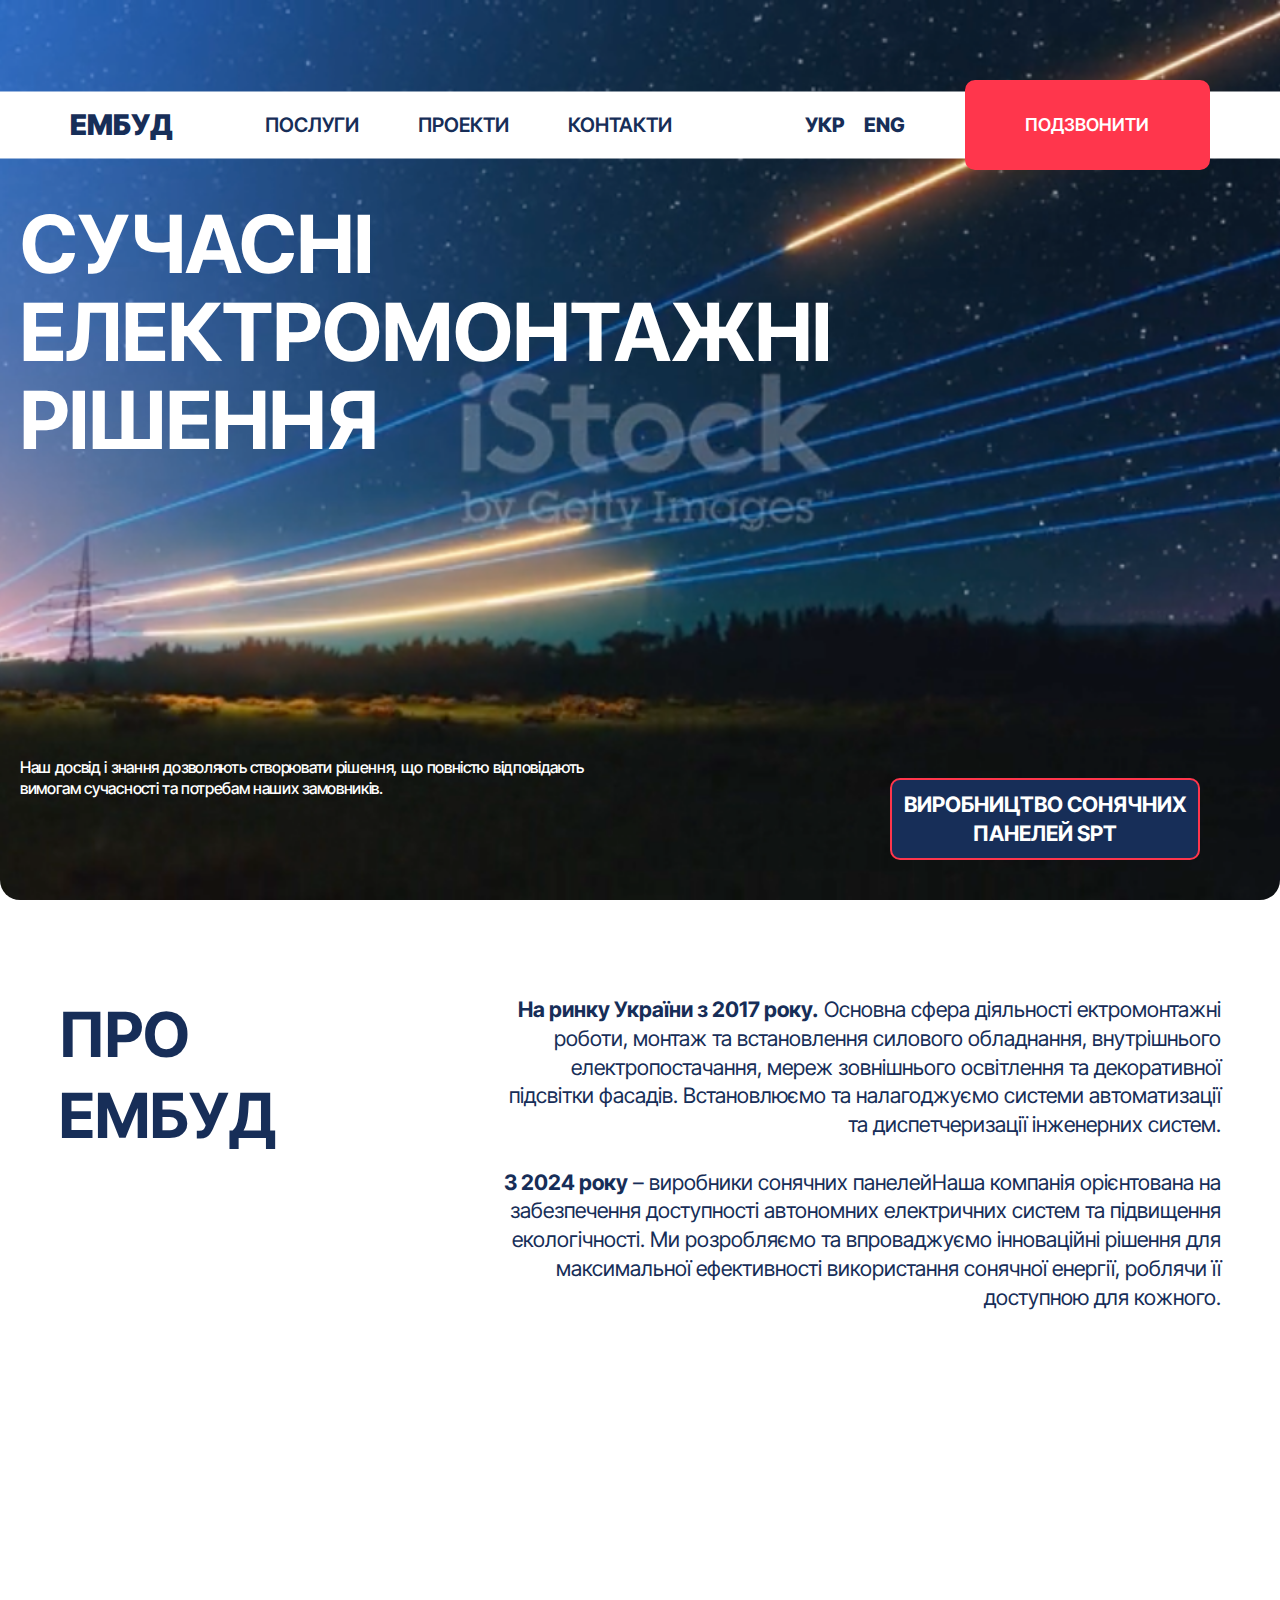
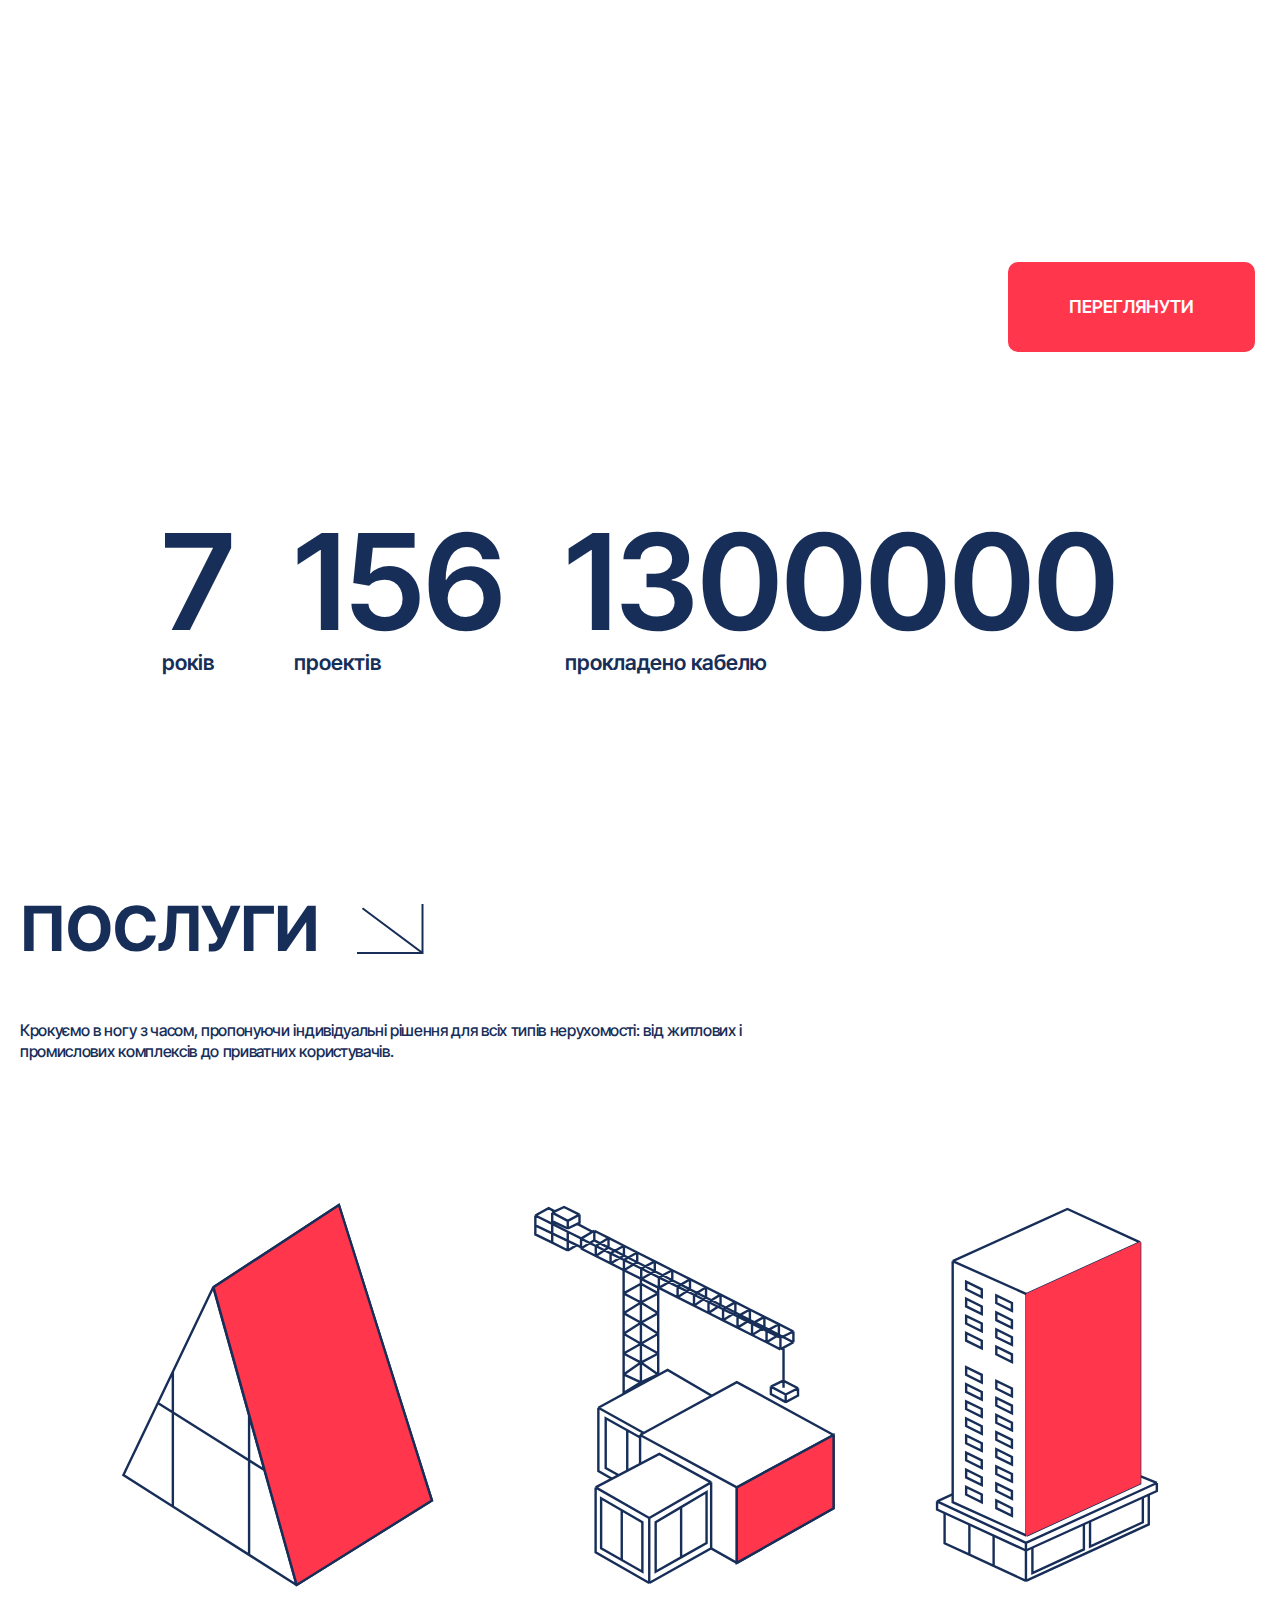
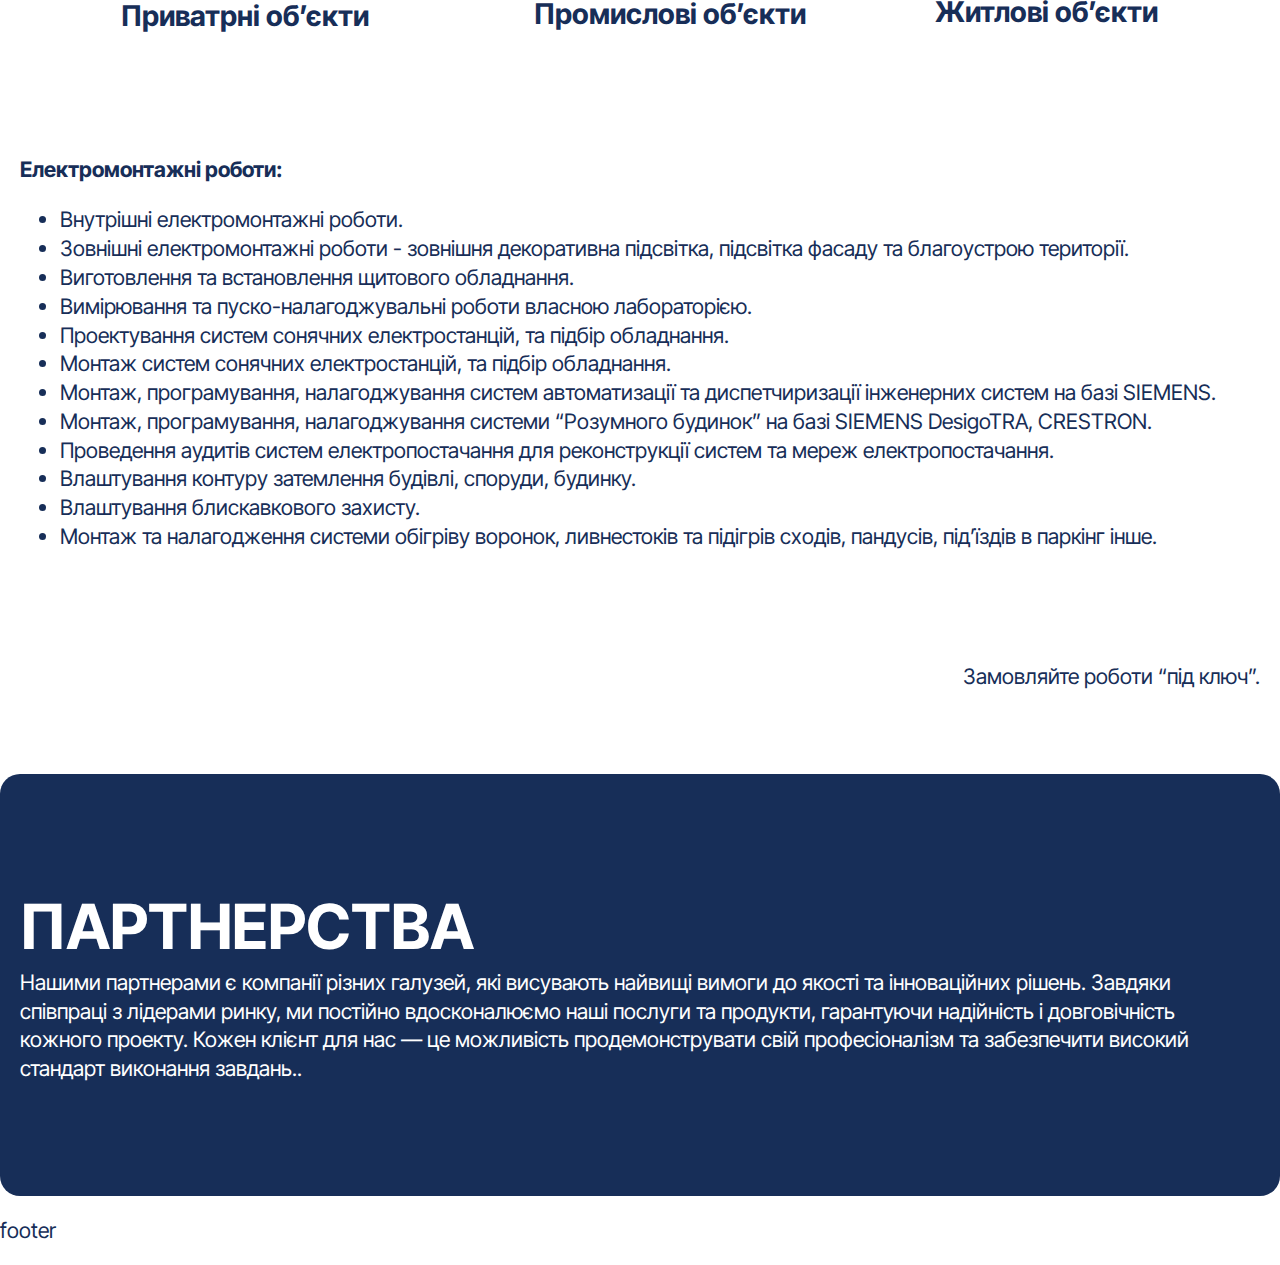
==== commit 24321e2c: "2" ====
--- a/index.html
+++ b/index.html
@@ -95,6 +95,60 @@
                 </div>
             </div>
         </section>
+        <section class="services">
+            <div class="services__inner container">
+                <h2>ПОСЛУГИ <img src="assets/images/icon/arrow-down-right.svg" alt="arrow-down-right"></h2>
+                <p class="subtitle">Крокуємо в ногу з часом, пропонуючи індивідуальні рішення для всіх типів
+                    нерухомості: від житлових і
+                    промислових комплексів до приватних користувачів. </p>
+                <ul class="services__list">
+                    <li>
+                        <img src="assets/images/services/1.svg" alt="">
+                        <h3>Приватрні об’єкти</h3>
+                    </li>
+                    <li>
+                        <img src="assets/images/services/2.svg" alt="">
+                        <h3>Промислові об’єкти </h3>
+                    </li>
+                    <li>
+                        <img src="assets/images/services/3.svg" alt="">
+                        <h3>Житлові об’єкти</h3>
+                    </li>
+                </ul>
+                <div class="services__info">
+                    <h4>Електромонтажні роботи: </h4>
+                    <ul>
+                        <li>Внутрішні електромонтажні роботи. </li>
+                        <li>Зовнішні електромонтажні роботи - зовнішня декоративна підсвітка, підсвітка фасаду та
+                            благоустрою території.</li>
+                        <li>Виготовлення та встановлення щитового обладнання.</li>
+                        <li>Вимірювання та пуско-налагоджувальні роботи власною лабораторією.</li>
+                        <li>Проектування систем сонячних електростанцій, та підбір обладнання.</li>
+                        <li>Монтаж систем сонячних електростанцій, та підбір обладнання. </li>
+                        <li>Монтаж, програмування, налагоджування систем автоматизації та диспетчиризації інженерних
+                            систем на базі SIEMENS. </li>
+                        <li>Монтаж, програмування, налагоджування системи “Розумного будинок” на базі SIEMENS DesigoTRA,
+                            CRESTRON.</li>
+                        <li>Проведення аудитів систем електропостачання для реконструкції систем та мереж
+                            електропостачання.</li>
+                        <li>Влаштування контуру затемлення будівлі, споруди, будинку. </li>
+                        <li>Влаштування блискавкового захисту.</li>
+                        <li>Монтаж та налагодження системи обігріву воронок, ливнестоків та підігрів сходів, пандусів,
+                            під’їздів в паркінг інше.</li>
+                    </ul>
+                    <a href="#">Замовляйте роботи “під ключ”.</a>
+                </div>
+            </div>
+        </section>
+        <section class="partners">
+            <div class="partners__inner container">
+                <h2>ПАРТНЕРСТВА</h2>
+                <p>Нашими партнерами є компанії різних галузей, які висувають найвищі вимоги до якості та інноваційних
+                    рішень. Завдяки співпраці з лідерами ринку, ми постійно вдосконалюємо наші послуги та продукти,
+                    гарантуючи надійність і довговічність кожного проекту. Кожен клієнт для нас — це можливість
+                    продемонструвати свій професіоналізм та забезпечити високий стандарт виконання завдань.. </p>
+            </div>
+        </section>
     </main>
 
     <footer class="footer">
--- a/assets/css/style.css
+++ b/assets/css/style.css
@@ -266,6 +266,13 @@
   font-size: clamp(42px, 4.8611111111vw, 70px);
   line-height: 1.3;
   font-weight: 700;
+  display: -webkit-box;
+  display: -ms-flexbox;
+  display: flex;
+  -webkit-box-align: center;
+      -ms-flex-align: center;
+          align-items: center;
+  gap: clamp(1.25rem, 0.817rem + 1.92vw, 2.5rem);
 }
 
 h3 {
@@ -273,7 +280,7 @@
 }
 
 h4 {
-  font-size: clamp(20px, 1.6666666667vw, 24px);
+  font-size: clamp(16px, 1.6666666667vw, 24px);
 }
 
 .subtitle {
@@ -1083,6 +1090,99 @@
   }
 }
 
+.statistics {
+  padding: clamp(2.5rem, 0.337rem + 9.62vw, 8.75rem) 0;
+}
+.statistics__inner {
+  display: -webkit-box;
+  display: -ms-flexbox;
+  display: flex;
+  -webkit-box-pack: center;
+      -ms-flex-pack: center;
+          justify-content: center;
+  -webkit-box-align: center;
+      -ms-flex-align: center;
+          align-items: center;
+  -ms-flex-wrap: wrap;
+      flex-wrap: wrap;
+  gap: 60px;
+}
+@media (max-width: 560px) {
+  .statistics__inner {
+    gap: 40px 80px;
+  }
+}
+.statistics span {
+  font-size: clamp(42px, 10.4166666667vw, 150px);
+  font-weight: 600;
+  line-height: 1;
+}
+.statistics p {
+  font-weight: 600;
+}
+
+.services {
+  padding: clamp(1.875rem, 0.577rem + 5.77vw, 5.625rem) 0;
+}
+.services__inner h2 {
+  margin-bottom: 50px;
+}
+@media (max-width: 767px) {
+  .services__inner h2 {
+    margin-bottom: 30px;
+  }
+}
+.services__inner .subtitle {
+  max-width: 800px;
+}
+.services__list {
+  margin-top: 140px;
+  display: -webkit-box;
+  display: -ms-flexbox;
+  display: flex;
+  -webkit-box-pack: center;
+      -ms-flex-pack: center;
+          justify-content: center;
+  -webkit-box-align: center;
+      -ms-flex-align: center;
+          align-items: center;
+  gap: 100px;
+}
+.services__list h3 {
+  margin-top: 10px;
+}
+.services__info {
+  margin-top: 120px;
+  display: -webkit-box;
+  display: -ms-flexbox;
+  display: flex;
+  -webkit-box-orient: vertical;
+  -webkit-box-direction: normal;
+      -ms-flex-direction: column;
+          flex-direction: column;
+}
+.services__info a {
+  margin-top: 90px;
+  margin-left: auto;
+}
+@media (hover: hover) {
+  .services__info a:hover {
+    color: #FF364C;
+  }
+}
+@media (hover: none) {
+  .services__info a:active {
+    color: #FF364C;
+  }
+}
+
+.partners {
+  padding: clamp(3.75rem, 2.452rem + 5.77vw, 7.5rem) 0;
+  color: #FFFFFF;
+  background: #172E58;
+  border-radius: 20px;
+}
+
 .footer {
   margin-top: auto;
   padding: 20px 0;
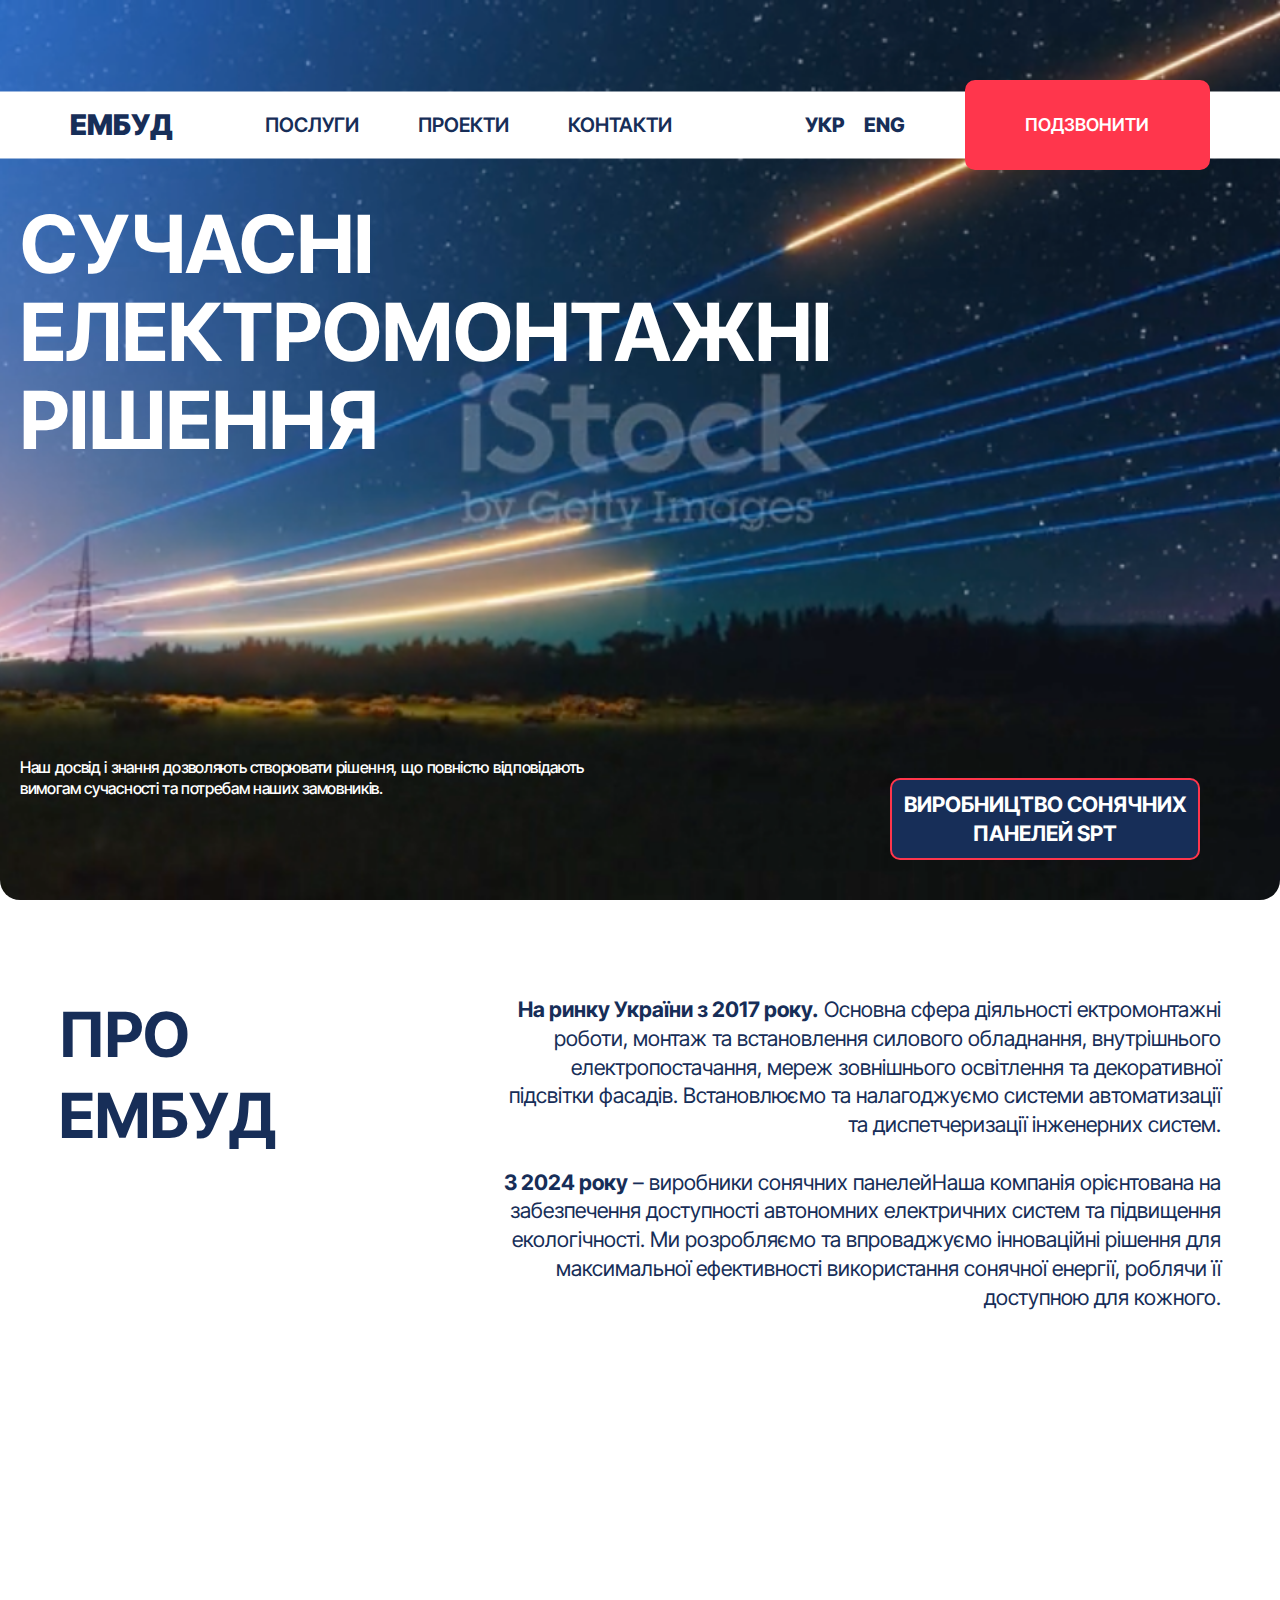
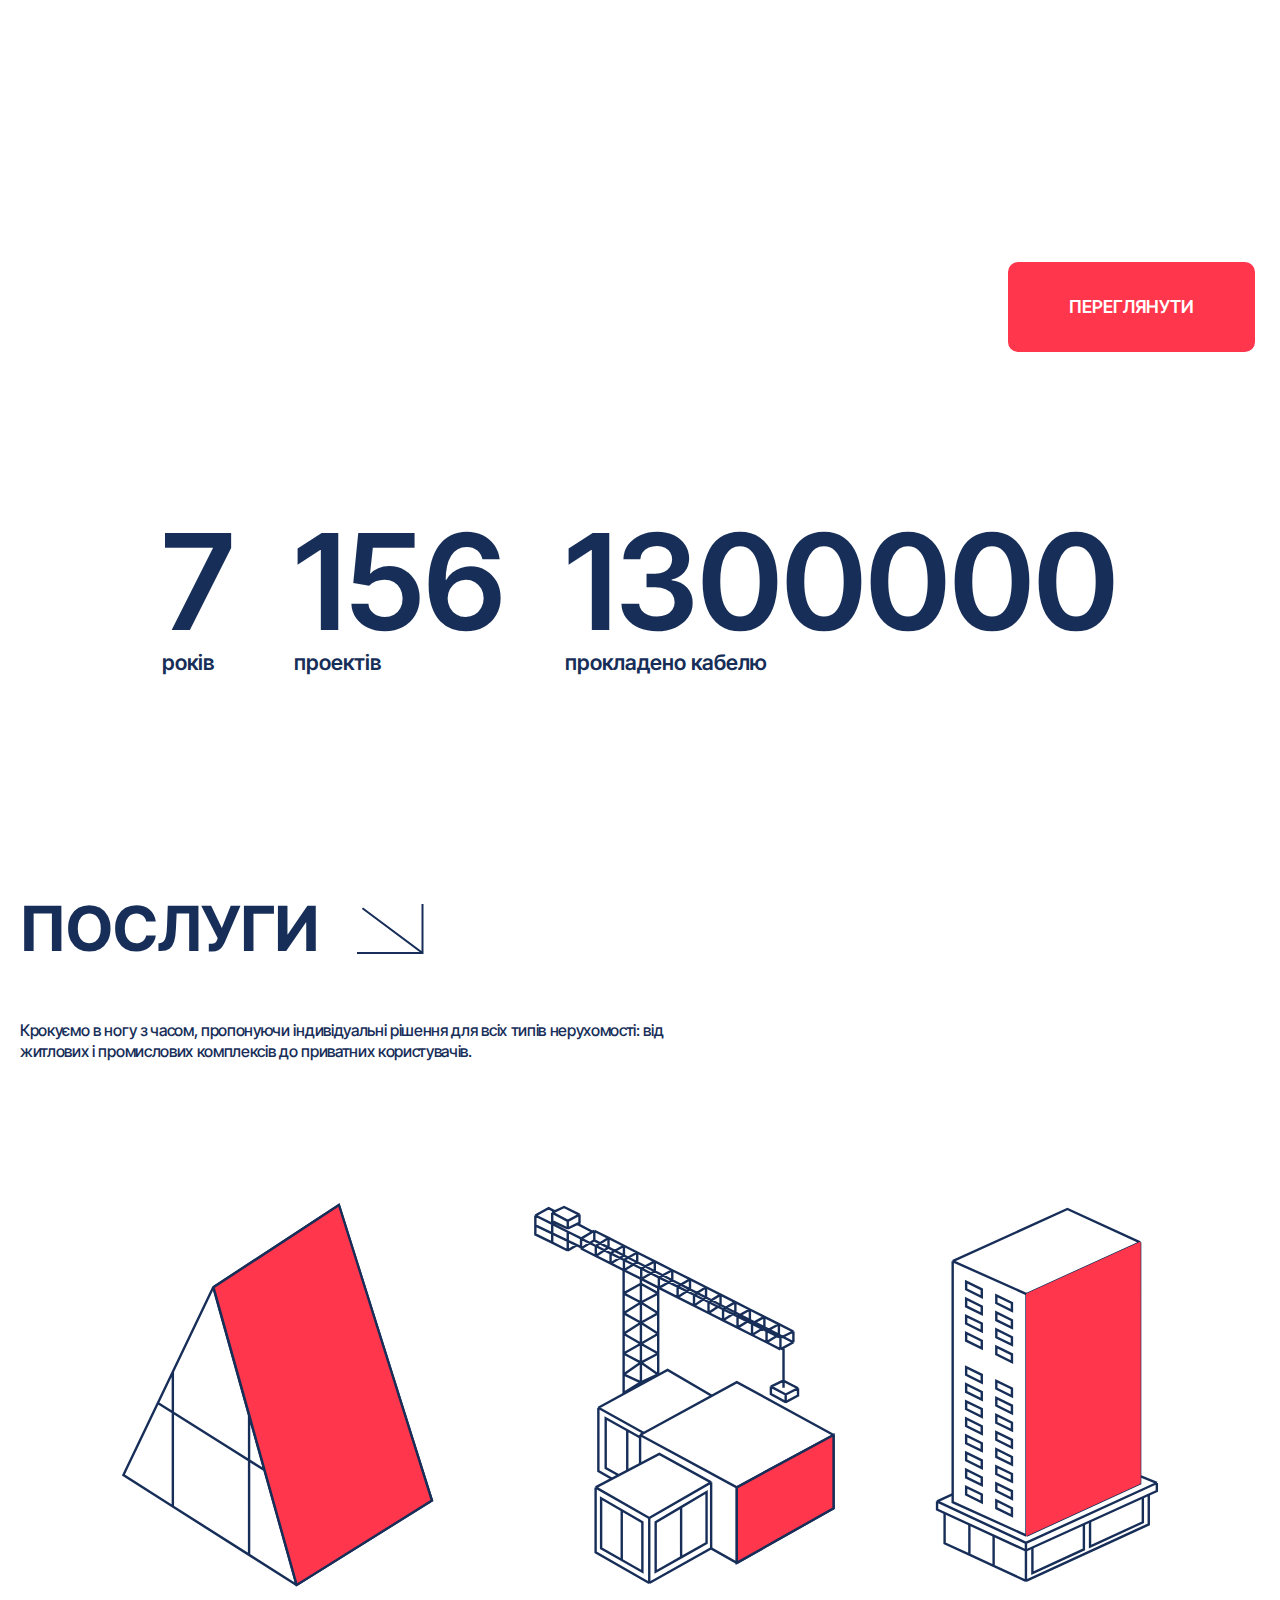
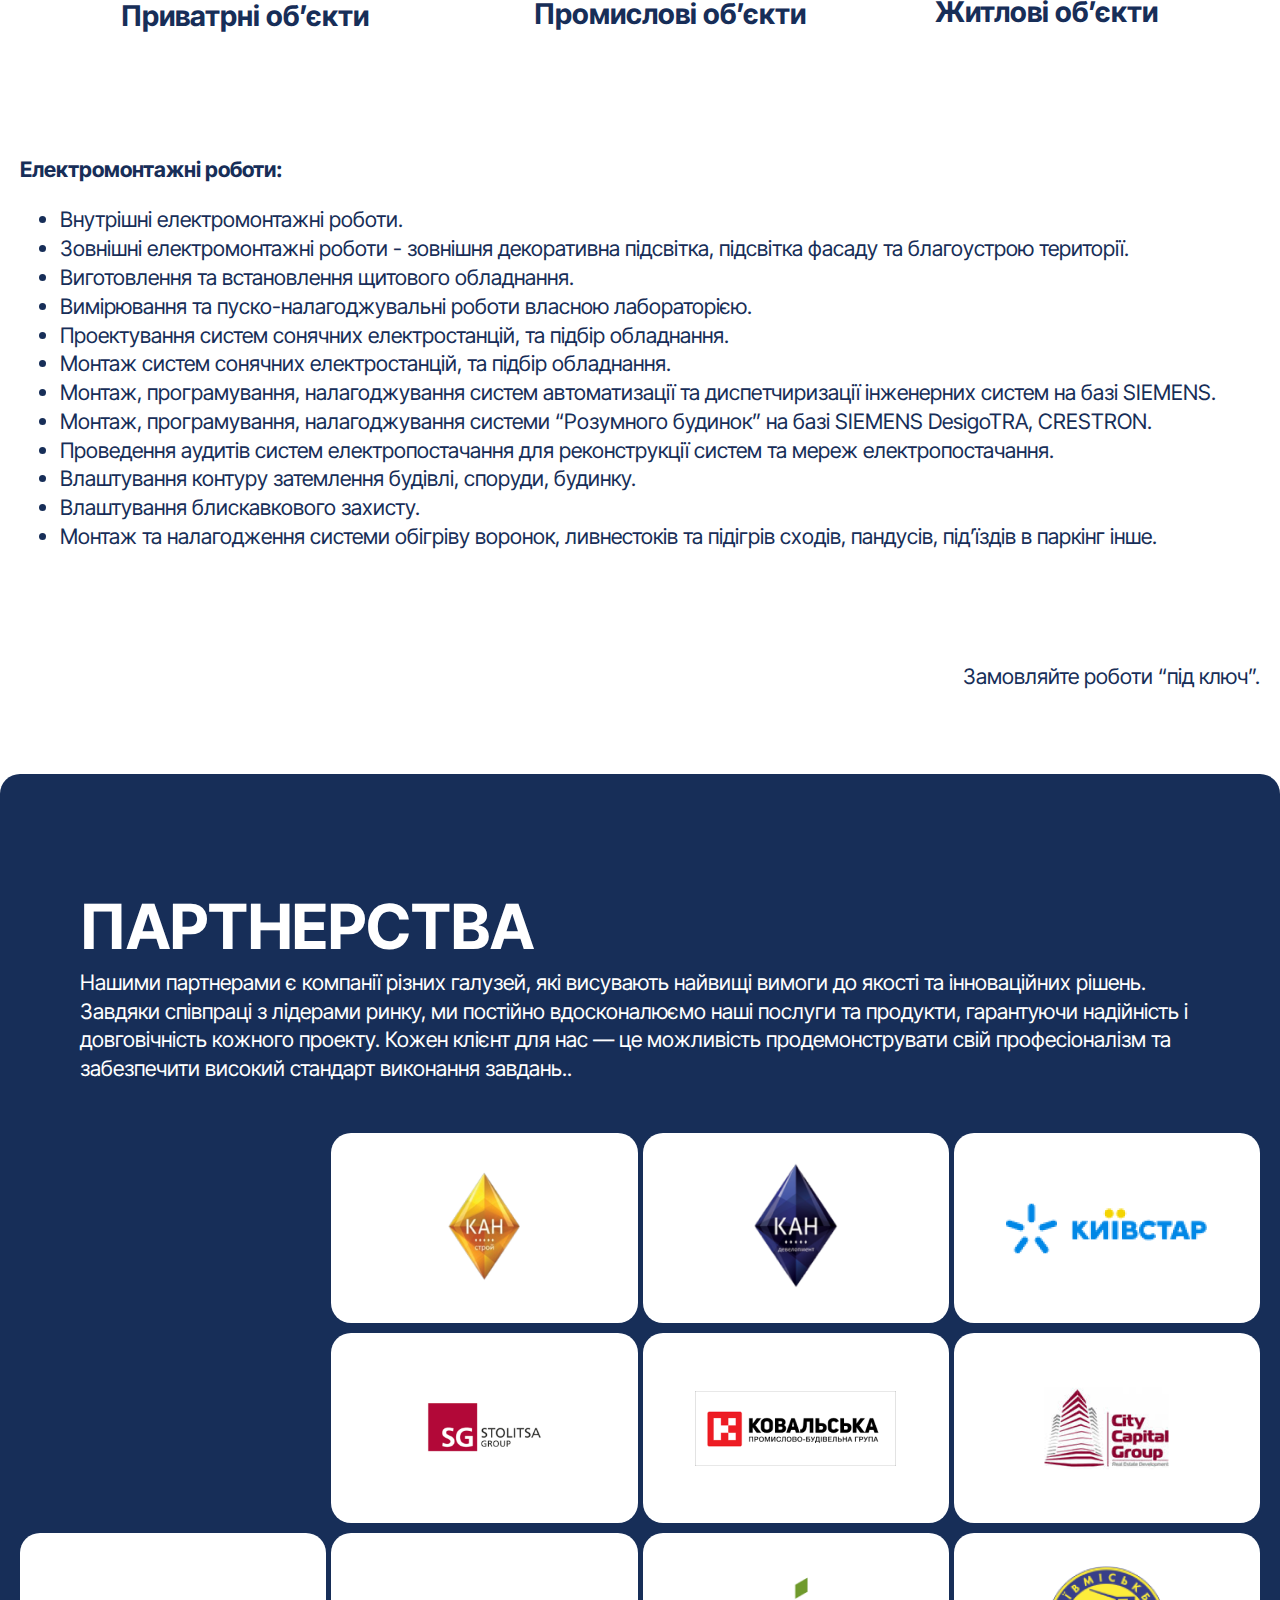
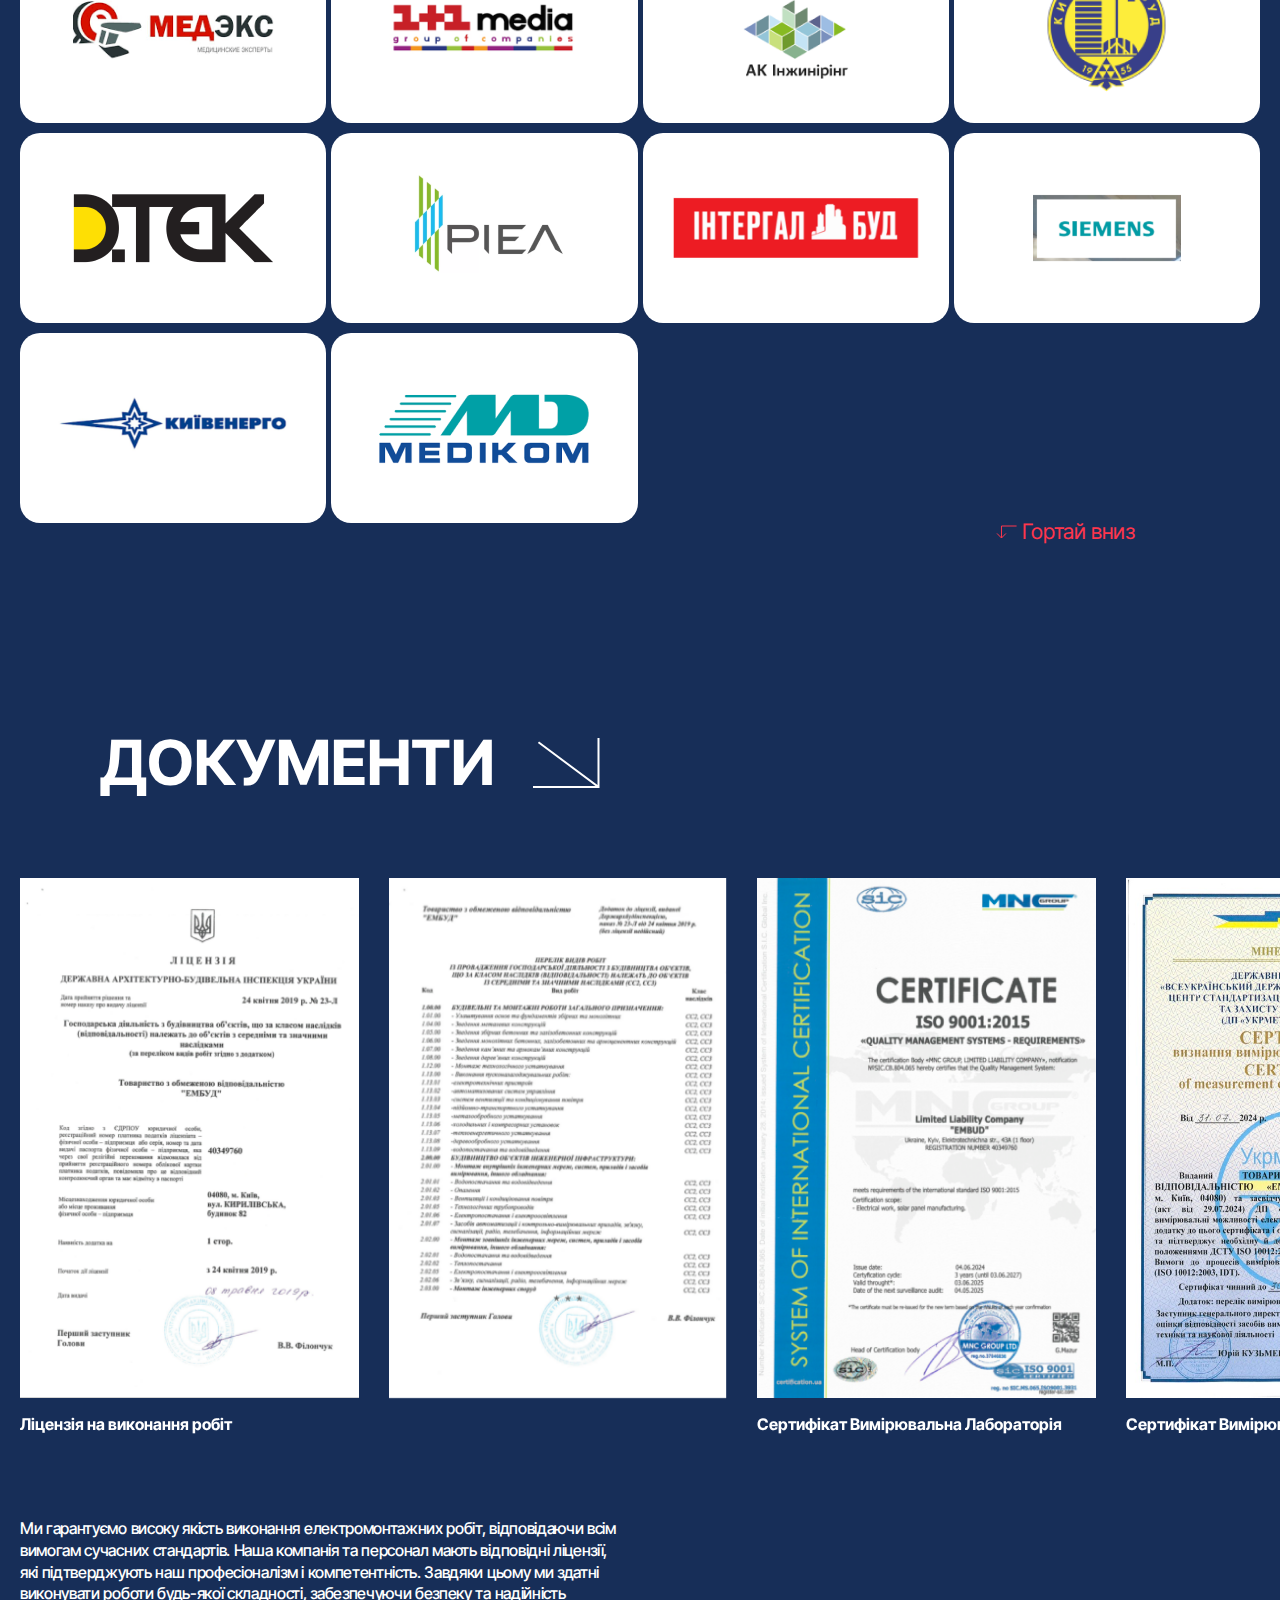
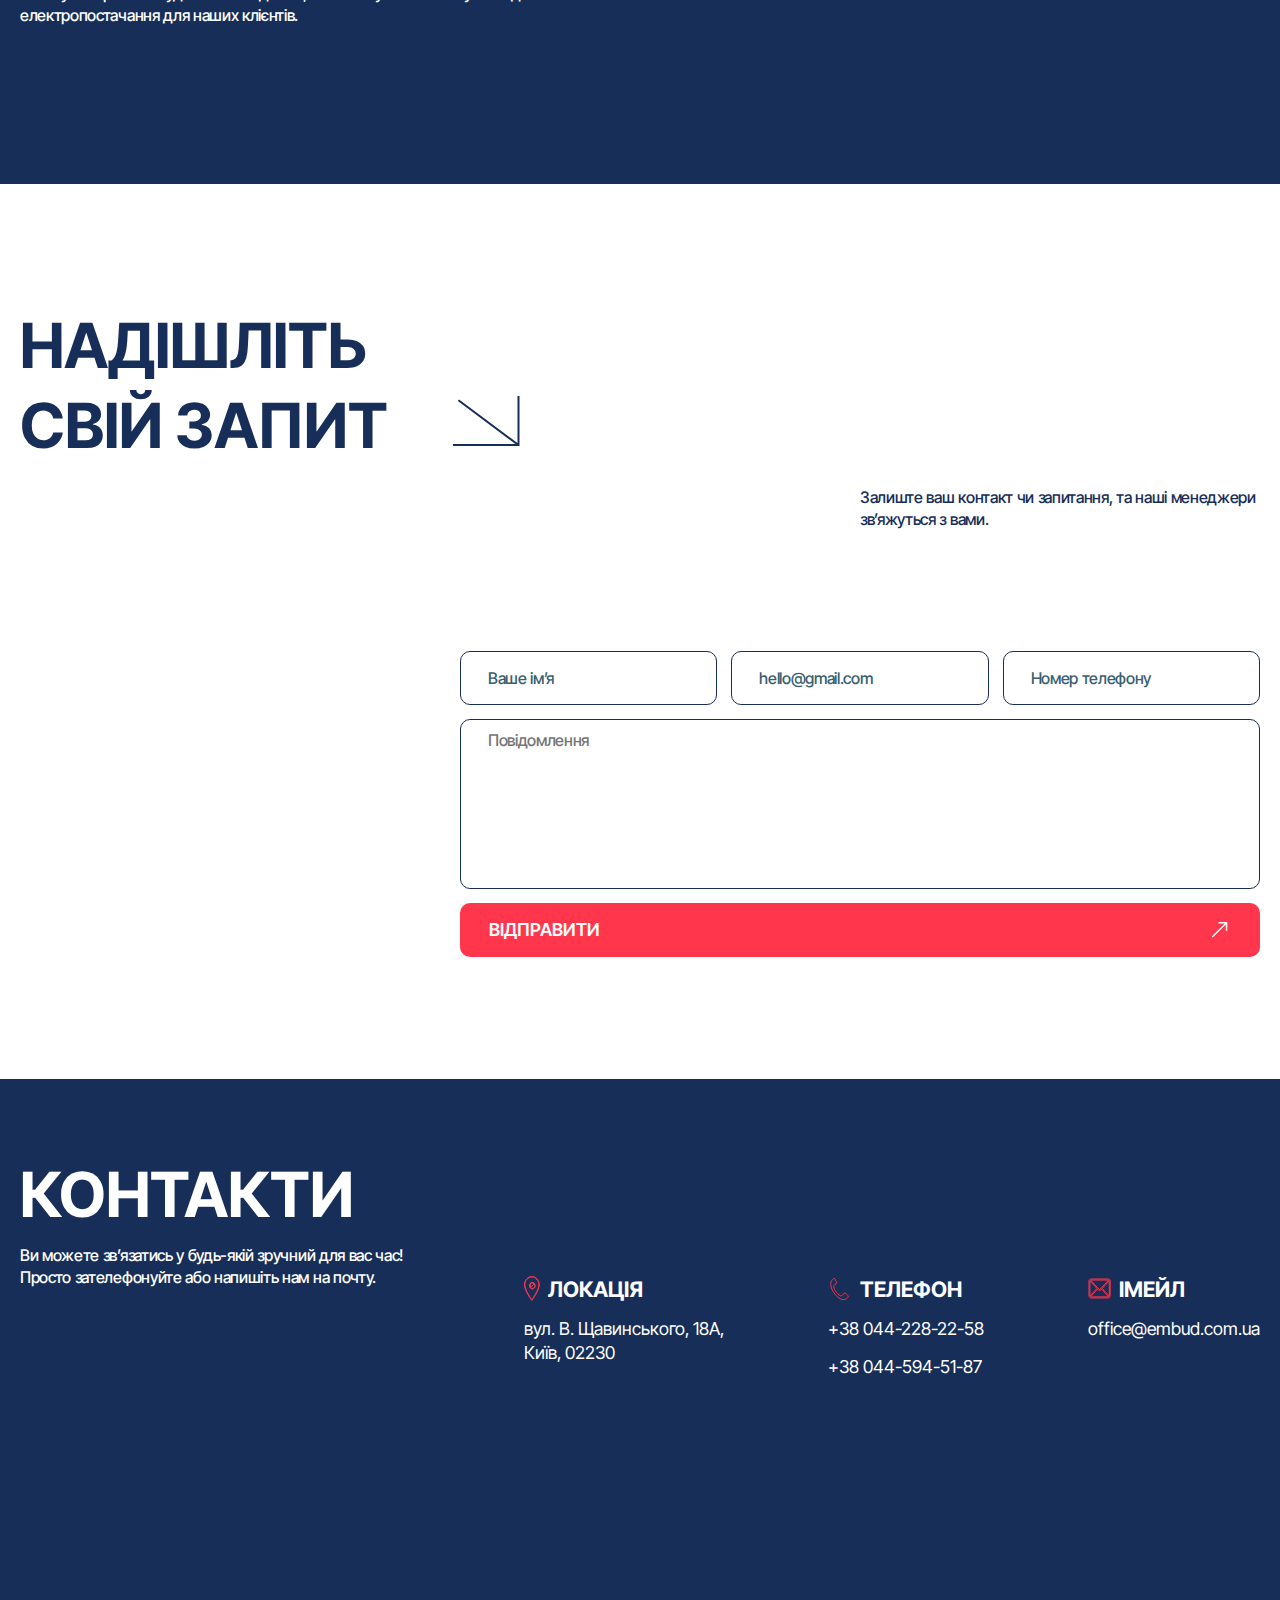
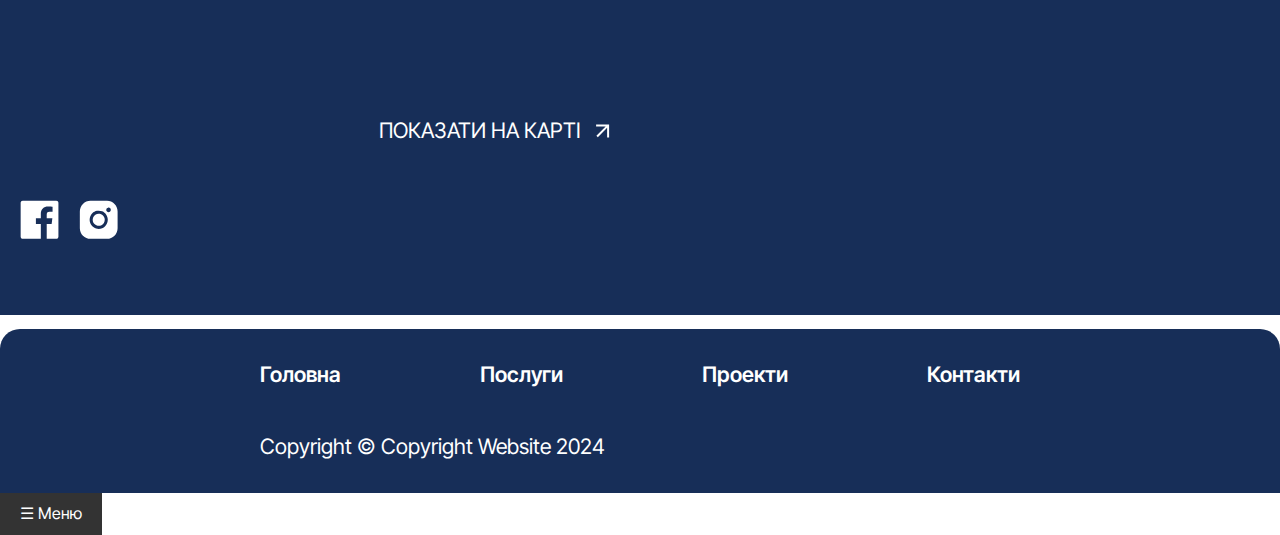
==== commit 740854ff: "3" ====
--- a/index.html
+++ b/index.html
@@ -17,6 +17,7 @@
     <link href="https://fonts.googleapis.com/css2?family=Inter+Tight:ital,wght@0,100..900;1,100..900&display=swap"
         rel="stylesheet">
 
+    <link rel="stylesheet" href="https://cdn.jsdelivr.net/npm/swiper@11.1.4/swiper-bundle.min.css">
     <link rel="stylesheet" href="assets/css/style.css">
 </head>
 
@@ -146,16 +147,251 @@
                 <p>Нашими партнерами є компанії різних галузей, які висувають найвищі вимоги до якості та інноваційних
                     рішень. Завдяки співпраці з лідерами ринку, ми постійно вдосконалюємо наші послуги та продукти,
                     гарантуючи надійність і довговічність кожного проекту. Кожен клієнт для нас — це можливість
-                    продемонструвати свій професіоналізм та забезпечити високий стандарт виконання завдань.. </p>
+                    продемонструвати свій професіоналізм та забезпечити високий стандарт виконання завдань..
+                </p>
+                <ul class="partners__list">
+                    <li><img src="/assets/images/partners/1.png" alt=""></li>
+                    <li><img src="/assets/images/partners/2.png" alt=""></li>
+                    <li><img src="/assets/images/partners/3.png" alt=""></li>
+                    <li><img src="/assets/images/partners/4.png" alt=""></li>
+                    <li><img src="/assets/images/partners/5.png" alt=""></li>
+                    <li><img src="/assets/images/partners/6.png" alt=""></li>
+                    <li><img src="/assets/images/partners/7.png" alt=""></li>
+                    <li><img src="/assets/images/partners/8.png" alt=""></li>
+                    <li><img src="/assets/images/partners/9.png" alt=""></li>
+                    <li><img src="/assets/images/partners/10.png" alt=""></li>
+                    <li><img src="/assets/images/partners/11.png" alt=""></li>
+                    <li><img src="/assets/images/partners/12.png" alt=""></li>
+                    <li><img src="/assets/images/partners/13.png" alt=""></li>
+                    <li><img src="/assets/images/partners/14.png" alt=""></li>
+                    <li><img src="/assets/images/partners/15.png" alt=""></li>
+                    <li><img src="/assets/images/partners/16.png" alt=""></li>
+                </ul>
+                <a href="#" class="down">
+                    <svg width="21" height="14" viewBox="0 0 21 14" fill="none" xmlns="http://www.w3.org/2000/svg">
+                        <path d="M20.5859 1H5.477V13M5.477 13L9.95372 8.42857M5.477 13L1.00028 8.42857"
+                            stroke="#FF364C" />
+                    </svg>
+                    Гортай вниз
+                </a>
+            </div>
+        </section>
+        <section class="documents">
+            <div class="documents__inner ">
+                <h2 class="container">
+                    ДОКУМЕНТИ
+                    <svg width="67" height="51" viewBox="0 0 67 51" fill="none" xmlns="http://www.w3.org/2000/svg">
+                        <path fill-rule="evenodd" clip-rule="evenodd"
+                            d="M64.5015 47.0196L64.5 0.118209L66.5 0.118164L66.5016 49.017L66.5016 50.017L65.5016 50.017L0.00397583 50.0185L0.00391219 48.0185L62.4944 48.0171L4.86817 4.99716L6.0646 3.39451L64.5015 47.0196Z"
+                            fill="#172E58" />
+                    </svg>
+
+                </h2>
+
+                <!-- Slider main container -->
+                <div class="swiper">
+                    <ul class="swiper-wrapper documents__list">
+                        <li class="swiper-slide">
+                            <img src="assets/images/docs/1.png" alt="">
+                            <h5>Ліцензія на виконання робіт </h5>
+                        </li>
+                        <li class="swiper-slide">
+                            <img src="assets/images/docs/2.png" alt="">
+                            <h5></h5>
+                        </li>
+                        <li class="swiper-slide">
+                            <img src="assets/images/docs/3.png" alt="">
+                            <h5>Сертифікат Вимірювальна Лабораторія</h5>
+                        </li>
+                        <li class="swiper-slide">
+                            <img src="assets/images/docs/4.jpg" alt="">
+                            <h5>Сертифікат Вимірювальна Лабораторія </h5>
+                        </li>
+                        <li class="swiper-slide">
+                            <img src="assets/images/docs/2.png" alt="">
+                            <h5>Ліцензія</h5>
+                        </li>
+                    </ul>
+                    <!-- <div class="swiper__navigation">
+                        <div class="swiper-pagination"></div>
+                        <div class="swiper__navigation-button">
+                            <div class="swiper-button-prev"></div>
+                            <div class="swiper-button-next"></div>
+                        </div>
+                    </div> -->
+                </div>
+
+                <div class="container">
+                    <p class="subtitle">Ми гарантуємо високу якість виконання електромонтажних робіт,
+                        відповідаючи всім вимогам сучасних
+                        стандартів. Наша компанія та персонал мають відповідні ліцензії, які підтверджують наш
+                        професіоналізм і компетентність. Завдяки цьому ми здатні виконувати роботи будь-якої складності,
+                        забезпечуючи безпеку та надійність електропостачання для наших клієнтів.
+                    </p>
+                </div>
+            </div>
+        </section>
+        <section class="feedback">
+            <div class="container">
+                <h2>
+                    НАДІШЛІТЬ СВІЙ ЗАПИТ
+                    <img src="assets/images/icon/arrow-down-right.svg" alt="arrow-down-right">
+                </h2>
+                <p class="subtitle">
+                    Залиште ваш контакт чи запитання, та наші менеджери зв’яжуться з вами.
+                </p>
+                <form action="" class="feedback__form">
+                    <div class="wrapper">
+                        <input type="text" name="your-name" placeholder="Ваше імʼя">
+                        <input type="email" name="your-email" placeholder="hello@gmail.com">
+                        <input type="tel" name="your-phone" placeholder="Номер телефону">
+                    </div>
+
+                    <textarea name="massege" id="" placeholder="Повідомлення"></textarea>
+                    <button class="button">
+                        Відправити
+                        <svg width="22" height="22" viewBox="0 0 22 22" fill="none" xmlns="http://www.w3.org/2000/svg">
+                            <path d="M3.74853 17.5601L17.5371 3.77148" stroke="white" stroke-width="1.52"
+                                stroke-linecap="round" stroke-linejoin="round" />
+                            <path d="M10.1131 3.77158H17.5377V11.1962" stroke="white" stroke-width="1.52"
+                                stroke-linecap="round" stroke-linejoin="round" />
+                        </svg>
+
+                    </button>
+                </form>
+            </div>
+        </section>
+        <section class="contacts">
+            <div class="contacts__inner container">
+                <div class="contacts__top">
+                    <h2>
+                        КОНТАКТИ
+                    </h2>
+                    <p class="subtitle">
+                        Ви можете зв’язатись у будь-якій зручний для вас час! Просто зателефонуйте або напишіть нам на
+                        почту.
+                    </p>
+                </div>
+                <div class="contacts__info">
+                    <h4>
+                        <svg width="16" height="26" viewBox="0 0 16 26" fill="none" xmlns="http://www.w3.org/2000/svg">
+                            <path
+                                d="M6.35311 12.0666L6.35318 12.0666C6.91393 12.6938 7.63808 12.9962 8.35104 12.9962C9.06397 12.9962 9.78798 12.6939 10.349 12.0666L10.349 12.0666C11.4864 10.7948 11.4865 8.70345 10.349 7.43143L6.35311 12.0666ZM6.35311 12.0666C5.21564 10.7948 5.21561 8.7034 6.35313 7.43138L6.35318 7.43133M6.35311 12.0666L6.35318 7.43133M6.35318 7.43133C6.8979 6.82204 7.60723 6.5 8.35104 6.5M6.35318 7.43133L8.35104 6.5M8.35104 6.5C9.09474 6.5 9.80396 6.82214 10.349 7.43138L8.35104 6.5ZM8.35104 6.98397C7.68659 6.98397 7.03316 7.26784 6.54538 7.8133C5.58545 8.88672 5.58545 10.6114 6.54538 11.6849C7.01645 12.2116 7.65797 12.5151 8.35104 12.5151C9.04412 12.5151 9.68564 12.2116 10.1567 11.6849C11.1166 10.6114 11.1166 8.88672 10.1567 7.8133C9.66893 7.26784 9.0155 6.98397 8.35104 6.98397Z"
+                                fill="#FF364C" stroke="#FF364C" />
+                            <path
+                                d="M7.44353 23.2344L7.85517 23.8089L8.25988 23.2295C8.9214 22.2825 10.135 20.4837 11.3373 18.3863C13.6216 14.4019 14.8884 11.0686 14.8884 8.78619C14.8884 4.53699 11.7857 0.982814 7.85721 0.982814C3.92871 0.982814 0.826034 4.53699 0.826034 8.78619C0.826034 11.1893 2.0926 14.5623 4.38383 18.5094L4.81625 18.2583L4.38383 18.5094C5.57951 20.5691 6.78249 22.3119 7.44353 23.2344ZM7.96626 24.298L7.85882 24.4436L7.75017 24.3009C7.60611 24.1116 5.78262 21.699 3.99748 18.582C3.10493 17.0235 2.22708 15.2978 1.57348 13.5922C0.917699 11.8809 0.5 10.2212 0.5 8.78619C0.5 4.16358 3.85193 0.5 7.85721 0.5C11.8625 0.5 15.2144 4.16358 15.2144 8.78619C15.2144 10.1438 14.7986 11.7632 14.1424 13.4615C13.489 15.1527 12.6113 16.8866 11.7188 18.463C9.93421 21.6154 8.11119 24.1017 7.9663 24.298C7.96629 24.298 7.96628 24.298 7.96626 24.298Z"
+                                fill="#FF364C" stroke="#FF364C" />
+                        </svg>
+                        ЛОКАЦІЯ
+                    </h4>
+                    <p>
+                        вул. В. Щавинського, 18А,
+                        <br>
+                        Київ, 02230
+                    </p>
+                </div>
+                <div class="contacts__map">
+                    <a href="https://goo.su/USfCr" target="_blank">
+                        показати на карті
+                        <svg width="14" height="14" viewBox="0 0 14 14" fill="none" xmlns="http://www.w3.org/2000/svg">
+                            <path fill-rule="evenodd" clip-rule="evenodd"
+                                d="M9.69516 2.42627L0.109375 2.42627L0.109375 0.42627L12.1094 0.42627H13.1094V1.42627V13.4263H11.1094V3.84048L1.81648 13.1334L0.402268 11.7192L9.69516 2.42627Z"
+                                fill="white" />
+                        </svg>
+
+                    </a>
+                    <iframe
+                        src="https://www.google.com/maps/embed?pb=!1m18!1m12!1m3!1d1508.3271104746516!2d30.592229564545214!3d50.521265389369965!2m3!1f0!2f0!3f0!3m2!1i1024!2i768!4f13.1!3m3!1m2!1s0x40d4d1d939e411e5%3A0xe0f1985034506fc!2z0JrQvtC80L_QsNC90LjRjyDQrdC90LXRgNCz0L7QuNC90LLQtdGB0YLQvNC-0L3RgtCw0LY!5e0!3m2!1sru!2sde!4v1723807198074!5m2!1sru!2sde"
+                        width="590" height="310" style="border:0;" allowfullscreen="" loading="lazy"
+                        referrerpolicy="no-referrer-when-downgrade">
+                    </iframe>
+                </div>
+                <div class="contacts__info">
+                    <h4>
+                        <?xml version="1.0" encoding="utf-8"?>
+                        <!-- Generator: Adobe Illustrator 25.0.0, SVG Export Plug-In . SVG Version: 6.00 Build 0)  -->
+                        <svg width="24" height="24" viewBox="0 0 22 26" fill="none" xmlns="http://www.w3.org/2000/svg">
+                            <path d="M6.6,7.3c0.2-0.1,0.6-0.4,0.7-0.9c0.1-0.5-0.1-0.9-0.2-1.1C5.9,2.7,5.4,1.4,4.7,1.4c-0.2,0-0.7,0.1-1.4,1
+	c-8.5,6.4,8.5,29.9,16.3,19.5c1.2-1.1-0.9-2.4-1.7-3.3c-1.4-1.5-2.4-1.5-3.5,0c-0.6,1.3-1.3,1.6-1.8,1.7C10.9,20.9,9,18.6,7,16.3
+	c-1.7-2-2.3-3.4-2.5-4.5c-0.4-1.7,0-2.5,0.1-2.8C5.2,7.9,6.2,7.4,6.6,7.3z" stroke="#FF364C" fill="none" />
+                        </svg>
+                        ТЕЛЕФОН
+                    </h4>
+                    <a href="tel:+38 044-228-22-58">+38 044-228-22-58</a>
+                    <a href="tel:+38 044-594-51-87">+38 044-594-51-87</a>
+                </div>
+                <div class="contacts__info">
+                    <h4>
+                        <svg width="23" height="21" viewBox="0 0 23 21" fill="none" xmlns="http://www.w3.org/2000/svg">
+                            <path
+                                d="M20.4257 1H2.76599C1.792 1 1 1.94468 1 3.10644V17.8514C1 19.0131 1.792 19.9578 2.76599 19.9578H20.4258C21.3997 19.9578 22.1917 19.0131 22.1917 17.8514V3.10644C22.1917 1.94468 21.3997 1 20.4257 1ZM2.76599 2.0532H20.4258C20.4908 2.0532 20.5482 2.08148 20.6092 2.09748C19.0803 3.76651 14.0107 9.29844 12.2366 11.205C12.0978 11.3542 11.874 11.5321 11.5959 11.5321C11.3178 11.5321 11.094 11.3542 10.9548 11.2045C9.18083 9.29824 4.11092 3.76601 2.58226 2.09758C2.64343 2.08158 2.70088 2.0532 2.76599 2.0532ZM1.88297 17.8514V3.10644C1.88297 3.00326 1.90905 2.90965 1.93239 2.81536C3.10257 4.09284 6.63994 7.95273 8.93361 10.4406C6.64739 12.783 3.10911 16.7843 1.92962 18.1259C1.9088 18.0363 1.88297 17.9487 1.88297 17.8514ZM20.4257 18.9046H2.76599C2.69546 18.9046 2.63276 18.8753 2.5669 18.8565C3.78572 17.4706 7.3465 13.4463 9.59254 11.1545C9.88533 11.4713 10.1528 11.7601 10.3636 11.9867C10.7275 12.3786 11.1535 12.5853 11.5959 12.5853C12.0382 12.5853 12.4642 12.3786 12.8276 11.9872C13.0386 11.7605 13.3062 11.4714 13.5992 11.1545C15.8453 13.4461 19.4056 17.4701 20.6248 18.8565C20.559 18.8753 20.4963 18.9046 20.4257 18.9046ZM21.3087 17.8514C21.3087 17.9487 21.2829 18.0363 21.2621 18.1259C20.0822 16.7836 16.5443 12.7828 14.2581 10.4406C16.5519 7.95278 20.0887 4.09323 21.2593 2.81526C21.2827 2.90955 21.3087 3.00321 21.3087 3.10639V17.8514Z"
+                                fill="white" stroke="#FF364C" />
+                        </svg>
+
+
+                        ІМЕЙЛ
+                    </h4>
+                    <a href="mailto:office@embud.com.ua">office@embud.com.ua</a>
+                </div>
+                <div class="contacts__social">
+                    <a href="#">
+                        <svg width="39" height="39" viewBox="0 0 39 39" fill="none" xmlns="http://www.w3.org/2000/svg">
+                            <path
+                                d="M36.3377 0.75569H2.74159C1.59104 0.75569 0.658203 1.69546 0.658203 2.85458V36.7007C0.658203 37.8598 1.59104 38.7996 2.74159 38.7996H20.8265V24.0663H15.9021V18.3278H20.8265V14.0873C20.8265 9.1762 23.8055 6.50132 28.1582 6.50132C30.2433 6.50132 32.0347 6.65468 32.5586 6.72601V11.8618H29.5371C27.1758 11.8618 26.7173 13.0048 26.7173 14.6686V18.3314H32.3568L31.624 24.0842H26.7156V38.7978H36.336C37.4883 38.7978 38.4211 37.8598 38.4211 36.6989V2.85279C38.4211 1.69368 37.49 0.753906 36.3377 0.753906V0.75569Z"
+                                fill="white" />
+                        </svg>
+                    </a>
+                    <a href="#">
+                        <svg width="39" height="39" viewBox="0 0 39 39" fill="none" xmlns="http://www.w3.org/2000/svg">
+                            <path
+                                d="M25.7595 19.7767C25.7595 20.9807 25.4051 22.1576 24.7412 23.1587C24.0773 24.1597 23.1336 24.9399 22.0296 25.4007C20.9255 25.8614 19.7107 25.982 18.5386 25.7471C17.3666 25.5122 16.29 24.9324 15.445 24.0811C14.6 23.2298 14.0246 22.1451 13.7914 20.9643C13.5583 19.7835 13.6779 18.5595 14.1352 17.4472C14.5926 16.3349 15.367 15.3842 16.3606 14.7153C17.3542 14.0464 18.5224 13.6894 19.7174 13.6894C21.3193 13.6913 22.855 14.3332 23.9878 15.4744C25.1205 16.6156 25.7576 18.1628 25.7595 19.7767ZM38.5988 11.4067V28.1468C38.5957 30.9711 37.4806 33.6788 35.4984 35.6759C33.5161 37.673 30.8286 38.7964 28.0252 38.7996H11.4096C8.60623 38.7964 5.91863 37.673 3.93638 35.6759C1.95413 33.6788 0.839112 30.9711 0.835938 28.1468V11.4067C0.839112 8.58238 1.95413 5.87466 3.93638 3.87757C5.91863 1.88048 8.60623 0.757105 11.4096 0.753906H28.0252C30.8286 0.757105 33.5161 1.88048 35.4984 3.87757C37.4806 5.87466 38.5957 8.58238 38.5988 11.4067ZM28.7805 19.7767C28.7805 17.9708 28.2489 16.2054 27.2531 14.7038C26.2572 13.2023 24.8418 12.0319 23.1857 11.3408C21.5296 10.6497 19.7073 10.4689 17.9493 10.8212C16.1912 11.1735 14.5763 12.0432 13.3088 13.3202C12.0413 14.5972 11.1781 16.2241 10.8284 17.9954C10.4787 19.7666 10.6582 21.6025 11.3442 23.271C12.0301 24.9395 13.1918 26.3655 14.6822 27.3688C16.1726 28.3722 17.9249 28.9077 19.7174 28.9077C22.1202 28.905 24.4239 27.9421 26.123 26.2303C27.822 24.5185 28.7778 22.1976 28.7805 19.7767ZM31.8015 9.88486C31.8015 9.43338 31.6686 8.99204 31.4197 8.61664C31.1707 8.24125 30.8168 7.94866 30.4028 7.77589C29.9888 7.60311 29.5332 7.55791 29.0937 7.64599C28.6542 7.73407 28.2505 7.95148 27.9336 8.27072C27.6167 8.58997 27.4009 8.99671 27.3135 9.43952C27.2261 9.88233 27.271 10.3413 27.4424 10.7584C27.6139 11.1755 27.9043 11.5321 28.2769 11.7829C28.6496 12.0337 29.0876 12.1676 29.5357 12.1676C30.1367 12.1676 30.713 11.9271 31.1379 11.499C31.5628 11.0709 31.8015 10.4903 31.8015 9.88486Z"
+                                fill="white" />
+                        </svg>
+                    </a>
+                </div>
             </div>
         </section>
     </main>
 
     <footer class="footer">
-        footer
+        <div class="footer__inner container">
+            <nav class="footer__navigation">
+                <ul class="footer__nav-list navigation__list">
+                    <li>
+                        <a href="/index.html">Головна</a>
+                    </li>
+                    <li>
+                        <a href="#services">Послуги</a>
+                    </li>
+                    <li>
+                        <a href="/projects.html">Проекти</a>
+                    </li>
+                    <li>
+                        <a href="#contacts">Контакти</a>
+                    </li>
+                </ul>
+            </nav>
+            <p class="copy">Copyright © Copyright Website 2024</p>
+        </div>
     </footer>
 
+    <nav class="mobile__navigation">
+        <button class="mobile__menu-toggle">☰ Меню</button>
+
+        <dialog id="mobileMenu" class="mobile__menu-dialog">
+            <ul class="mobile__menu">
+                <li><a href="#home">Главная</a></li>
+                <li><a href="#about">О нас</a></li>
+                <li><a href="#services">Услуги</a></li>
+                <li><a href="#contact">Контакты</a></li>
+            </ul>
+            <button class="mobile__menu-close">Закрыть</button>
+        </dialog>
+    </nav>
+
+
     <script src="assets/js/jquery.min.js"></script>
+    <script src="assets/js/swiper-bundle.min.js"></script>
     <script src="assets/js/scripts.js"></script>
 </body>
 
--- a/assets/css/style.css
+++ b/assets/css/style.css
@@ -281,6 +281,10 @@
 
 h4 {
   font-size: clamp(16px, 1.6666666667vw, 24px);
+}
+
+h5 {
+  font-size: clamp(14px, 1.25vw, 18px);
 }
 
 .subtitle {
@@ -443,13 +447,13 @@
     height: 37px;
   }
 }
-.form {
+form {
   /* Стилизованный radio button */
   /* При отмеченном radio button изменить цвет и показать "галочку" */
   /* Стилизованный чекбокс */
   /* При отмеченном чекбоксе изменить цвет и показать "галочку" */
 }
-.form label {
+form label {
   display: -webkit-box;
   display: -ms-flexbox;
   display: flex;
@@ -464,62 +468,65 @@
   font-size: clamp(1rem, 0.186rem + 1.69vw, 1.5rem);
   font-weight: 700;
 }
-.form input,
-.form select {
+form input,
+form select {
   margin: 0;
-  font-size: clamp(16px, 1.3888888889vw, 20px);
+  font-size: clamp(14px, 1.25vw, 18px);
   font-weight: 500;
+  letter-spacing: -0.02em;
   outline: none;
   width: 100%;
-  height: 64px;
-  padding: 16px 24px;
-  color: var(--color-dark);
-  border-radius: 40px;
-  border: 1px solid rgba(58, 95, 111, 0.16);
-}
-.form input::-webkit-input-placeholder, .form select::-webkit-input-placeholder {
+  height: 54px;
+  padding: 10px 27px;
+  color: #172E58;
+  border-radius: 10px;
+  border: 1px solid #172E58;
+}
+form input::-webkit-input-placeholder, form select::-webkit-input-placeholder {
   color: #3A5F6F;
 }
-.form input::-moz-placeholder, .form select::-moz-placeholder {
+form input::-moz-placeholder, form select::-moz-placeholder {
   color: #3A5F6F;
 }
-.form input:-ms-input-placeholder, .form select:-ms-input-placeholder {
+form input:-ms-input-placeholder, form select:-ms-input-placeholder {
   color: #3A5F6F;
 }
-.form input::-ms-input-placeholder, .form select::-ms-input-placeholder {
+form input::-ms-input-placeholder, form select::-ms-input-placeholder {
   color: #3A5F6F;
 }
-.form input::placeholder,
-.form select::placeholder {
+form input::placeholder,
+form select::placeholder {
   color: #3A5F6F;
 }
-@media (max-width: 767px) {
-  .form input,
-  .form select {
-    height: 56px;
-  }
-}
-.form input:focus-visible,
-.form select:focus-visible {
-  border: 1px solid var(--color-cyan);
-}
-.form textarea {
+@media (max-width: 560px) {
+  form input,
+  form select {
+    height: 35px;
+  }
+}
+form input:focus-visible,
+form select:focus-visible {
+  border: 1px solid #000;
+}
+form textarea {
   margin: 0;
-  font-size: clamp(16px, 1.3888888889vw, 20px);
+  font-size: clamp(14px, 1.25vw, 18px);
   font-weight: 500;
+  letter-spacing: -0.02em;
   outline: none;
   width: 100%;
-  min-height: 120px;
-  padding: 16px 24px;
-  color: var(--color-dark);
-  border-radius: 24px;
-  border: 1px solid rgba(58, 95, 111, 0.16);
+  min-height: 170px;
+  height: 54px;
+  padding: 10px 27px;
+  color: #172E58;
+  border-radius: 10px;
+  border: 1px solid #172E58;
   resize: none;
 }
-.form textarea:focus-visible {
-  border: 1px solid var(--color-cyan);
-}
-.form .custom-radio {
+form textarea:focus-visible {
+  border: 1px solid #000;
+}
+form .custom-radio {
   -webkit-user-select: none;
      -moz-user-select: none;
       -ms-user-select: none;
@@ -529,14 +536,14 @@
   /* Скрыть стандартный radio button */
   /* Стиль для видимого элемента radio button */
 }
-.form .custom-radio input[type=radio] {
+form .custom-radio input[type=radio] {
   position: absolute;
   opacity: 0;
   cursor: pointer;
   height: 0;
   width: 0;
 }
-.form .custom-radio .radiomark {
+form .custom-radio .radiomark {
   display: inline-block;
   width: 24px;
   height: 24px;
@@ -549,7 +556,7 @@
   transition: all 0.3s ease;
   /* Отображение "галочки" внутри radio button */
 }
-.form .custom-radio .radiomark::after {
+form .custom-radio .radiomark::after {
   content: "";
   position: absolute;
   display: block;
@@ -563,14 +570,14 @@
   -webkit-transition: all 0.3s ease;
   transition: all 0.3s ease;
 }
-.form .custom-radio input[type=radio]:checked + .radiomark {
-  background-color: var(--color-cyan);
-  border: 1px solid var(--color-cyan);
-}
-.form .custom-radio input[type=radio]:checked + .radiomark::after {
+form .custom-radio input[type=radio]:checked + .radiomark {
+  background-color: #FF364C;
+  border: 1px solid #FF364C;
+}
+form .custom-radio input[type=radio]:checked + .radiomark::after {
   opacity: 1;
 }
-.form .custom-checkbox {
+form .custom-checkbox {
   display: -webkit-box;
   display: -ms-flexbox;
   display: flex;
@@ -590,24 +597,24 @@
   /* Скрыть стандартный чекбокс */
   /* Стиль для видимого элемента чекбокса */
 }
-.form .custom-checkbox input[type=checkbox] {
+form .custom-checkbox input[type=checkbox] {
   position: absolute;
   opacity: 0;
   cursor: pointer;
   height: 0;
   width: 0;
 }
-.form .custom-checkbox .checkmark {
+form .custom-checkbox .checkmark {
   display: inline-block;
   width: 48px;
   height: 28px;
-  background-color: var(--color-dark);
+  background-color: #172E58;
   border-radius: 14px;
   position: relative;
   cursor: pointer;
   /* Отображение "галочки" внутри чекбокса */
 }
-.form .custom-checkbox .checkmark::after {
+form .custom-checkbox .checkmark::after {
   content: "";
   position: absolute;
   display: block;
@@ -616,14 +623,14 @@
   width: 24px;
   height: 24px;
   border-radius: 50%;
-  background: var(--color-light);
+  background: #FFFFFF;
   -webkit-transform: rotate(45deg);
           transform: rotate(45deg);
 }
-.form .custom-checkbox input[type=checkbox]:checked + .checkmark {
-  background-color: var(--color-accent);
-}
-.form .custom-checkbox input[type=checkbox]:checked + .checkmark::after {
+form .custom-checkbox input[type=checkbox]:checked + .checkmark {
+  background-color: #FF364C;
+}
+form .custom-checkbox input[type=checkbox]:checked + .checkmark::after {
   left: auto;
   right: 2px;
 }
@@ -963,6 +970,68 @@
   visibility: visible;
 }
 
+.mobile__navigation {
+  position: relative;
+}
+
+/* Стили для кнопки меню */
+.mobile__menu-toggle {
+  background-color: #333;
+  color: white;
+  padding: 10px 20px;
+  border: none;
+  cursor: pointer;
+  font-size: 16px;
+}
+
+/* Основные стили для меню */
+.mobile__menu-dialog {
+  border: none;
+  padding: 0;
+  width: 100%;
+  max-width: 300px;
+  background: #333;
+  color: white;
+  border-radius: 8px;
+}
+
+.mobile__menu {
+  list-style: none;
+  padding: 0;
+  margin: 0;
+}
+
+.mobile__menu li {
+  border-bottom: 1px solid #444;
+}
+
+.mobile__menu li a {
+  display: block;
+  padding: 15px 20px;
+  color: white;
+  text-decoration: none;
+}
+
+.mobile__menu li a:hover {
+  background-color: #444;
+}
+
+.mobile__menu-close {
+  background-color: #555;
+  color: white;
+  padding: 10px 20px;
+  border: none;
+  width: 100%;
+  cursor: pointer;
+  font-size: 16px;
+}
+
+/* Скрываем диалоговое окно на больших экранах */
+@media (min-width: 769px) {
+  .mobile__menu-dialog {
+    display: none;
+  }
+}
 .hero__inner {
   position: relative;
   display: -webkit-box;
@@ -1131,9 +1200,12 @@
   .services__inner h2 {
     margin-bottom: 30px;
   }
+  .services__inner h2 img {
+    max-height: 40px;
+  }
 }
 .services__inner .subtitle {
-  max-width: 800px;
+  max-width: 700px;
 }
 .services__list {
   margin-top: 140px;
@@ -1148,8 +1220,49 @@
           align-items: center;
   gap: 100px;
 }
-.services__list h3 {
+@media (max-width: 1023px) {
+  .services__list {
+    gap: 50px;
+  }
+}
+@media (max-width: 767px) {
+  .services__list {
+    -webkit-box-orient: vertical;
+    -webkit-box-direction: normal;
+        -ms-flex-direction: column;
+            flex-direction: column;
+    margin: 20px;
+  }
+}
+.services__list li {
+  position: relative;
+}
+@media (max-width: 767px) {
+  .services__list li {
+    padding: 0 40px 20px 0;
+  }
+}
+@media (max-width: 560px) {
+  .services__list li {
+    padding: 0 60px 40px 0;
+  }
+}
+@media (max-width: 560px) {
+  .services__list li img {
+    max-width: 200px;
+    max-height: 250px;
+  }
+}
+.services__list li h3 {
   margin-top: 10px;
+}
+@media (max-width: 767px) {
+  .services__list li h3 {
+    position: absolute;
+    right: 0;
+    bottom: 0;
+    max-width: 120px;
+  }
 }
 .services__info {
   margin-top: 120px;
@@ -1161,6 +1274,17 @@
       -ms-flex-direction: column;
           flex-direction: column;
 }
+@media (max-width: 767px) {
+  .services__info {
+    margin-top: 50px;
+  }
+}
+@media (max-width: 560px) {
+  .services__info ul {
+    list-style: none;
+    padding: 0;
+  }
+}
 .services__info a {
   margin-top: 90px;
   margin-left: auto;
@@ -1175,15 +1299,709 @@
     color: #FF364C;
   }
 }
+@media (max-width: 767px) {
+  .services__info a {
+    margin-top: 40px;
+  }
+}
+@media (max-width: 560px) {
+  .services__info a {
+    margin-top: 0px;
+  }
+}
 
 .partners {
+  position: relative;
   padding: clamp(3.75rem, 2.452rem + 5.77vw, 7.5rem) 0;
   color: #FFFFFF;
   background: #172E58;
+  border-radius: 20px 20px 0 0;
+}
+@media (max-width: 767px) {
+  .partners {
+    border-radius: 0;
+  }
+}
+.partners h2, .partners p {
+  max-width: 1120px;
+  margin: 0 auto;
+}
+.partners__list {
+  margin-top: 50px;
+  display: grid;
+  grid-template-columns: repeat(4, 1fr);
+  grid-template-rows: auto;
+  gap: 10px 5px;
+}
+@media (max-width: 767px) {
+  .partners__list {
+    grid-template-columns: repeat(3, 1fr);
+  }
+}
+.partners__list li {
+  display: -webkit-box;
+  display: -ms-flexbox;
+  display: flex;
+  -webkit-box-pack: center;
+      -ms-flex-pack: center;
+          justify-content: center;
+  -webkit-box-align: center;
+      -ms-flex-align: center;
+          align-items: center;
+  padding: 15px 30px;
+  height: 190px;
+  background: #FFFFFF;
   border-radius: 20px;
+  /* Первые две ячейки в первом столбце остаются пустыми */
+  /* Далее элементы начинают заполнять пустые места */
+  /* Дополнительные элементы продолжают заполнять сетку */
+}
+.partners__list li img {
+  -o-object-fit: cover;
+     object-fit: cover;
+  max-height: 100%;
+}
+@media (max-width: 1023px) {
+  .partners__list li {
+    height: 140px;
+  }
+}
+@media (max-width: 767px) {
+  .partners__list li {
+    height: 100px;
+  }
+}
+@media (max-width: 560px) {
+  .partners__list li {
+    height: 60px;
+    padding: 6px 16px;
+    border-radius: 10px;
+  }
+}
+.partners__list li:nth-child(1) {
+  grid-column: 2;
+  /* Начинаем со второго столбца */
+  grid-row: 1;
+  /* Первая строка */
+}
+.partners__list li:nth-child(2) {
+  grid-column: 3;
+  /* Третий столбец */
+  grid-row: 1;
+  /* Первая строка */
+}
+.partners__list li:nth-child(3) {
+  grid-column: 4;
+  /* Четвёртый столбец */
+  grid-row: 1;
+  /* Первая строка */
+}
+.partners__list li:nth-child(4) {
+  grid-column: 2;
+  /* Второй столбец */
+  grid-row: 2;
+  /* Вторая строка */
+}
+.partners__list li:nth-child(5) {
+  grid-column: 3;
+  /* Третий столбец */
+  grid-row: 2;
+  /* Вторая строка */
+}
+.partners__list li:nth-child(6) {
+  grid-column: 4;
+  /* Четвёртый столбец */
+  grid-row: 2;
+  /* Вторая строка */
+}
+.partners__list li:nth-child(7) {
+  grid-column: 1;
+  /* Первый столбец */
+  grid-row: 3;
+  /* Третья строка */
+}
+.partners__list li:nth-child(8) {
+  grid-column: 2;
+  /* Второй столбец */
+  grid-row: 3;
+  /* Третья строка */
+}
+.partners__list li:nth-child(9) {
+  grid-column: 3;
+  /* Третий столбец */
+  grid-row: 3;
+  /* Третья строка */
+}
+.partners__list li:nth-child(10) {
+  grid-column: 4;
+  /* Четвёртый столбец */
+  grid-row: 3;
+  /* Третья строка */
+}
+.partners__list li:nth-child(11) {
+  grid-column: 1;
+  /* Первый столбец */
+  grid-row: 4;
+  /* Четвёртая строка */
+}
+.partners__list li:nth-child(12) {
+  grid-column: 2;
+  /* Второй столбец */
+  grid-row: 4;
+  /* Четвёртая строка */
+}
+.partners__list li:nth-child(13) {
+  grid-column: 3;
+  /* Третий столбец */
+  grid-row: 4;
+  /* Четвёртая строка */
+}
+.partners__list li:nth-child(14) {
+  grid-column: 4;
+  /* Четвёртый столбец */
+  grid-row: 4;
+  /* Четвёртая строка */
+}
+.partners__list li:nth-child(15) {
+  grid-column: 1;
+  grid-row: 5;
+}
+.partners__list li:nth-child(16) {
+  grid-column: 2;
+  grid-row: 5;
+}
+@media (max-width: 767px) {
+  .partners__list li {
+    /* Первые две ячейки в первом столбце остаются пустыми */
+    /* Далее элементы начинают заполнять пустые места */
+    /* Дополнительные элементы продолжают заполнять сетку */
+  }
+  .partners__list li:nth-child(1) {
+    grid-column: 2;
+    /* Начинаем со второго столбца */
+    grid-row: 1;
+    /* Первая строка */
+  }
+  .partners__list li:nth-child(2) {
+    grid-column: 3;
+    /* Третий столбец */
+    grid-row: 1;
+    /* Первая строка */
+  }
+  .partners__list li:nth-child(3) {
+    grid-column: 1;
+    /* Четвёртый столбец */
+    grid-row: 2;
+    /* Первая строка */
+  }
+  .partners__list li:nth-child(4) {
+    grid-column: 2;
+    /* Второй столбец */
+    grid-row: 2;
+    /* Вторая строка */
+  }
+  .partners__list li:nth-child(5) {
+    grid-column: 3;
+    /* Третий столбец */
+    grid-row: 2;
+    /* Вторая строка */
+  }
+  .partners__list li:nth-child(6) {
+    grid-column: 1;
+    /* Четвёртый столбец */
+    grid-row: 3;
+    /* Вторая строка */
+  }
+  .partners__list li:nth-child(7) {
+    grid-column: 2;
+    /* Первый столбец */
+    grid-row: 3;
+    /* Третья строка */
+  }
+  .partners__list li:nth-child(8) {
+    grid-column: 3;
+    /* Второй столбец */
+    grid-row: 3;
+    /* Третья строка */
+  }
+  .partners__list li:nth-child(9) {
+    grid-column: 1;
+    /* Третий столбец */
+    grid-row: 4;
+    /* Третья строка */
+  }
+  .partners__list li:nth-child(10) {
+    grid-column: 2;
+    /* Четвёртый столбец */
+    grid-row: 4;
+    /* Третья строка */
+  }
+  .partners__list li:nth-child(11) {
+    grid-column: 3;
+    /* Первый столбец */
+    grid-row: 4;
+    /* Четвёртая строка */
+  }
+  .partners__list li:nth-child(12) {
+    grid-column: 1;
+    /* Второй столбец */
+    grid-row: 5;
+    /* Четвёртая строка */
+  }
+  .partners__list li:nth-child(13) {
+    grid-column: 2;
+    /* Третий столбец */
+    grid-row: 5;
+    /* Четвёртая строка */
+  }
+  .partners__list li:nth-child(14) {
+    grid-column: 3;
+    /* Четвёртый столбец */
+    grid-row: 5;
+    /* Четвёртая строка */
+  }
+  .partners__list li:nth-child(15) {
+    grid-column: 1;
+    grid-row: 6;
+  }
+  .partners__list li:nth-child(16) {
+    grid-column: 2;
+    grid-row: 6;
+  }
+}
+.partners .down {
+  color: #FF364C;
+  position: absolute;
+  right: 145px;
+  bottom: 90px;
+}
+@media (max-width: 767px) {
+  .partners .down {
+    right: 40px;
+    bottom: 40px;
+  }
+}
+@media (max-width: 560px) {
+  .partners .down {
+    display: none;
+  }
+}
+@media (hover: hover) {
+  .partners .down:hover {
+    color: #FFFFFF;
+  }
+}
+@media (hover: none) {
+  .partners .down:active {
+    color: #FFFFFF;
+  }
+}
+
+.documents {
+  padding: clamp(3.75rem, 3.101rem + 2.88vw, 5.625rem) 0 clamp(3.75rem, 1.37rem + 10.58vw, 10.625rem);
+  color: #FFFFFF;
+  background: #172E58;
+}
+.documents h2 {
+  max-width: 1120px;
+  margin: 0 auto;
+}
+.documents .swiper {
+  max-width: 1440px;
+  padding-left: 20px;
+}
+.documents__list {
+  margin-top: clamp(1.875rem, 0.793rem + 4.81vw, 5rem);
+}
+.documents__list li img {
+  width: 100%;
+  height: 520px;
+}
+@media (max-width: 1023px) {
+  .documents__list li img {
+    height: 460px;
+  }
+}
+@media (max-width: 767px) {
+  .documents__list li img {
+    height: 400px;
+  }
+}
+@media (max-width: 560px) {
+  .documents__list li img {
+    height: 330px;
+  }
+}
+.documents__list li h5 {
+  margin-top: 16px;
+}
+.documents .subtitle {
+  margin-top: clamp(1.875rem, 0.577rem + 5.77vw, 5.625rem);
+}
+
+.feedback {
+  padding-block: clamp(3.75rem, 2.236rem + 6.73vw, 8.125rem);
+}
+.feedback h2 {
+  margin-bottom: 20px;
+  max-width: 500px;
+  gap: 0;
+  -webkit-box-align: end;
+      -ms-flex-align: end;
+          align-items: flex-end;
+  text-wrap: balance;
+  position: relative;
+}
+@media (max-width: 1023px) {
+  .feedback h2 {
+    max-width: 400px;
+  }
+}
+@media (max-width: 767px) {
+  .feedback h2 {
+    max-width: 300px;
+  }
+}
+.feedback h2 img {
+  margin-bottom: 20px;
+}
+@media (max-width: 1023px) {
+  .feedback h2 img {
+    margin-bottom: 10px;
+  }
+}
+@media (max-width: 767px) {
+  .feedback h2 img {
+    max-width: 50px;
+  }
+}
+.feedback .subtitle {
+  margin-left: auto;
+  max-width: 400px;
+}
+@media (max-width: 560px) {
+  .feedback .subtitle {
+    max-width: 280px;
+  }
+}
+.feedback__form {
+  display: -webkit-box;
+  display: -ms-flexbox;
+  display: flex;
+  -webkit-box-orient: vertical;
+  -webkit-box-direction: normal;
+      -ms-flex-direction: column;
+          flex-direction: column;
+  gap: 14px;
+  max-width: 800px;
+  margin-top: clamp(3.125rem, 1.394rem + 7.69vw, 8.125rem);
+  margin-left: auto;
+}
+@media (max-width: 1023px) {
+  .feedback__form {
+    max-width: none;
+  }
+}
+.feedback__form .wrapper {
+  -webkit-box-pack: justify;
+      -ms-flex-pack: justify;
+          justify-content: space-between;
+  gap: 14px;
+}
+@media (max-width: 767px) {
+  .feedback__form .wrapper {
+    -webkit-box-orient: vertical;
+    -webkit-box-direction: normal;
+        -ms-flex-direction: column;
+            flex-direction: column;
+    -webkit-box-align: start;
+        -ms-flex-align: start;
+            align-items: flex-start;
+  }
+}
+.feedback__form .button {
+  height: 54px;
+  -webkit-box-pack: justify;
+      -ms-flex-pack: justify;
+          justify-content: space-between;
+  padding-inline: 27px;
+}
+@media (max-width: 560px) {
+  .feedback__form .button {
+    height: 35px;
+  }
+}
+.feedback__form .button svg {
+  -webkit-transition-duration: 0.3s;
+          transition-duration: 0.3s;
+}
+@media (hover: hover) {
+  .feedback__form .button:hover svg {
+    rotate: 45deg;
+  }
+}
+@media (hover: none) {
+  .feedback__form .button:active svg {
+    rotate: 45deg;
+  }
+}
+
+.contacts {
+  padding-block: clamp(2.5rem, 1.635rem + 3.85vw, 5rem);
+  color: #FFFFFF;
+  background: #172E58;
+}
+.contacts__inner {
+  display: -webkit-box;
+  display: -ms-flexbox;
+  display: flex;
+  -webkit-box-pack: justify;
+      -ms-flex-pack: justify;
+          justify-content: space-between;
+  -ms-flex-wrap: wrap;
+      flex-wrap: wrap;
+  gap: clamp(1.25rem, 0.385rem + 3.85vw, 3.75rem) clamp(1.25rem, -5.559rem + 10.64vw, 3.75rem);
+}
+@media (max-width: 767px) {
+  .contacts__inner {
+    -webkit-box-orient: vertical;
+    -webkit-box-direction: normal;
+        -ms-flex-direction: column;
+            flex-direction: column;
+  }
+}
+@media (max-width: 1023px) {
+  .contacts__top {
+    width: 100%;
+  }
+}
+.contacts__top .subtitle {
+  margin-top: 10px;
+  max-width: 400px;
+}
+@media (max-width: 1023px) {
+  .contacts__top .subtitle {
+    margin-left: auto;
+    text-align: right;
+    max-width: 300px;
+  }
+}
+.contacts__info {
+  font-size: clamp(16px, 1.3888888889vw, 20px);
+  margin-top: 120px;
+  max-width: 230px;
+  display: -webkit-box;
+  display: -ms-flexbox;
+  display: flex;
+  -webkit-box-orient: vertical;
+  -webkit-box-direction: normal;
+      -ms-flex-direction: column;
+          flex-direction: column;
+  gap: 14px;
+}
+@media (max-width: 1023px) {
+  .contacts__info {
+    margin-top: 0px;
+  }
+}
+@media (max-width: 767px) {
+  .contacts__info {
+    width: 50%;
+    max-width: none;
+    -webkit-box-align: end;
+        -ms-flex-align: end;
+            align-items: flex-end;
+    gap: 6px;
+  }
+}
+@media (max-width: 560px) {
+  .contacts__info {
+    width: 100%;
+    -webkit-box-align: center;
+        -ms-flex-align: center;
+            align-items: center;
+  }
+}
+.contacts__info h4 {
+  display: -webkit-box;
+  display: -ms-flexbox;
+  display: flex;
+  -webkit-box-align: center;
+      -ms-flex-align: center;
+          align-items: center;
+  gap: 8px;
+}
+@media (max-width: 767px) {
+  .contacts__info h4 {
+    margin-right: auto;
+  }
+}
+.contacts__info h4 svg {
+  color: #FF364C;
+}
+.contacts__info h4 svg path {
+  fill: none;
+}
+.contacts__info a {
+  position: relative;
+}
+.contacts__info a::after {
+  content: "";
+  position: absolute;
+  top: 100%;
+  left: 50%;
+  translate: -50% 0;
+  display: block;
+  width: 0;
+  height: 2px;
+  background: #FFFFFF;
+  -webkit-transition-duration: 0.3s;
+          transition-duration: 0.3s;
+}
+@media (hover: hover) {
+  .contacts__info a:hover::after {
+    width: 100%;
+  }
+}
+@media (hover: none) {
+  .contacts__info a:active::after {
+    width: 100%;
+  }
+}
+.contacts__map {
+  -webkit-box-ordinal-group: 2;
+      -ms-flex-order: 1;
+          order: 1;
+  margin-left: auto;
+  display: -webkit-box;
+  display: -ms-flexbox;
+  display: flex;
+  -webkit-box-align: end;
+      -ms-flex-align: end;
+          align-items: flex-end;
+  gap: 60px;
+}
+@media (max-width: 1023px) {
+  .contacts__map {
+    -webkit-box-orient: vertical;
+    -webkit-box-direction: normal;
+        -ms-flex-direction: column;
+            flex-direction: column;
+    -webkit-box-align: start;
+        -ms-flex-align: start;
+            align-items: flex-start;
+    gap: 12px;
+  }
+}
+@media (max-width: 767px) {
+  .contacts__map {
+    -webkit-box-ordinal-group: inherit;
+        -ms-flex-order: inherit;
+            order: inherit;
+    margin: 0;
+  }
+}
+.contacts__map a {
+  text-transform: uppercase;
+}
+@media (hover: hover) {
+  .contacts__map a:hover {
+    color: #FF364C;
+  }
+  .contacts__map a:hover svg {
+    rotate: 45deg;
+  }
+}
+@media (hover: none) {
+  .contacts__map a:active {
+    color: #FF364C;
+  }
+  .contacts__map a:active svg {
+    rotate: 45deg;
+  }
+}
+.contacts__map a svg {
+  margin-left: 10px;
+  -webkit-transition-duration: 0.3s;
+          transition-duration: 0.3s;
+}
+@media (max-width: 1023px) {
+  .contacts__map a svg {
+    rotate: 90deg;
+  }
+}
+.contacts__map iframe {
+  border-radius: 20px 20px 10px 10px;
+}
+@media (max-width: 767px) {
+  .contacts__map iframe {
+    width: 100%;
+  }
+}
+.contacts__social {
+  -webkit-box-ordinal-group: 3;
+      -ms-flex-order: 2;
+          order: 2;
+  width: 100%;
+  display: -webkit-box;
+  display: -ms-flexbox;
+  display: flex;
+  -webkit-box-align: center;
+      -ms-flex-align: center;
+          align-items: center;
+  gap: 20px;
+}
+@media (max-width: 560px) {
+  .contacts__social {
+    padding: 0 20px;
+  }
+}
+.contacts__social a {
+  display: -webkit-box;
+  display: -ms-flexbox;
+  display: flex;
+}
+@media (hover: hover) {
+  .contacts__social a:hover {
+    color: #FF364C;
+  }
+}
+@media (hover: none) {
+  .contacts__social a:active {
+    color: #FF364C;
+  }
 }
 
 .footer {
-  margin-top: auto;
-  padding: 20px 0;
+  margin-top: 14px;
+  padding: 32px 0;
+  color: #FFFFFF;
+  background: #172E58;
+  border-radius: 20px 20px 0 0;
+}
+.footer__inner {
+  max-width: 800px;
+  margin: 0 auto;
+}
+.footer__nav-list {
+  -webkit-box-pack: justify;
+      -ms-flex-pack: justify;
+          justify-content: space-between;
+  gap: clamp(1.25rem, -0.048rem + 5.77vw, 5rem);
+}
+.footer__nav-list li {
+  font-size: clamp(16px, 1.6666666667vw, 24px);
+}
+.footer .copy {
+  margin-top: 44px;
+}
+@media (max-width: 1023px) {
+  .footer .copy {
+    margin-top: 60px;
+  }
+}
+@media (max-width: 560px) {
+  .footer .copy {
+    margin-top: 90px;
+  }
 }/*# sourceMappingURL=style.css.map */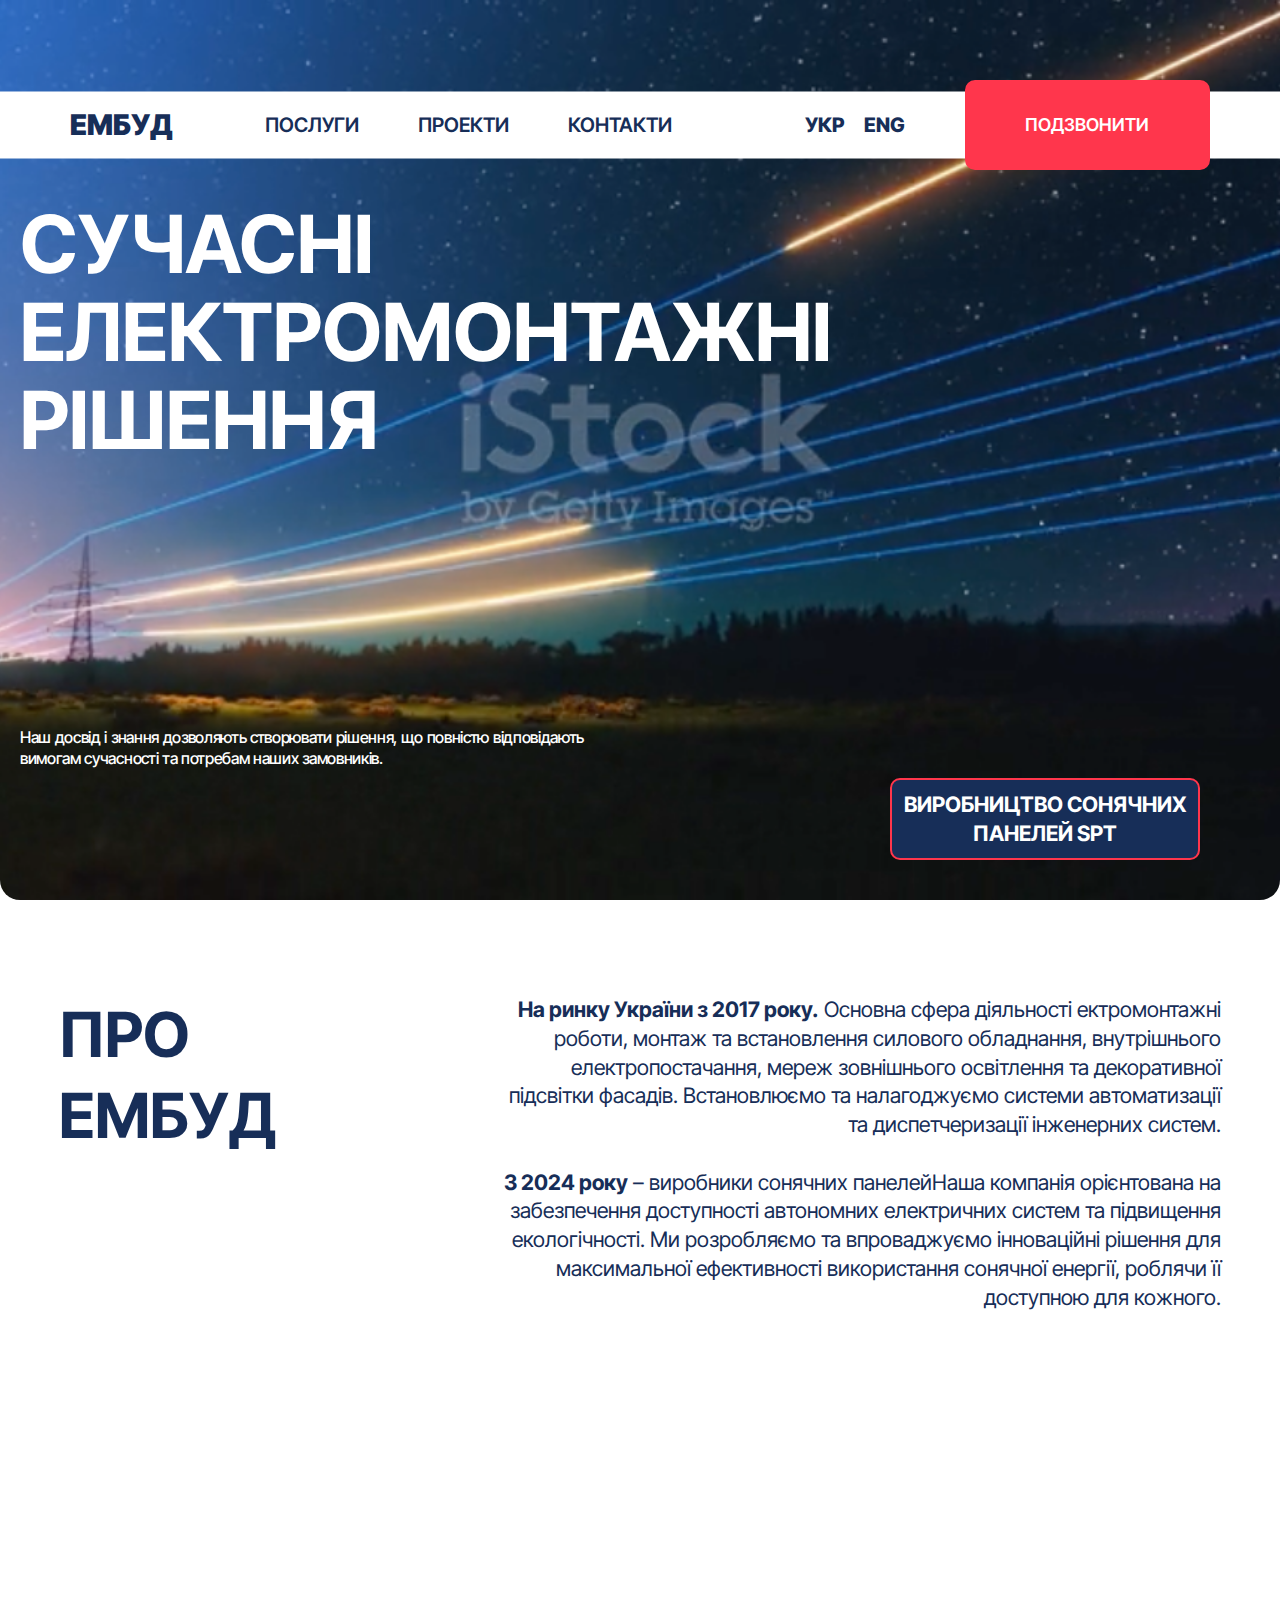
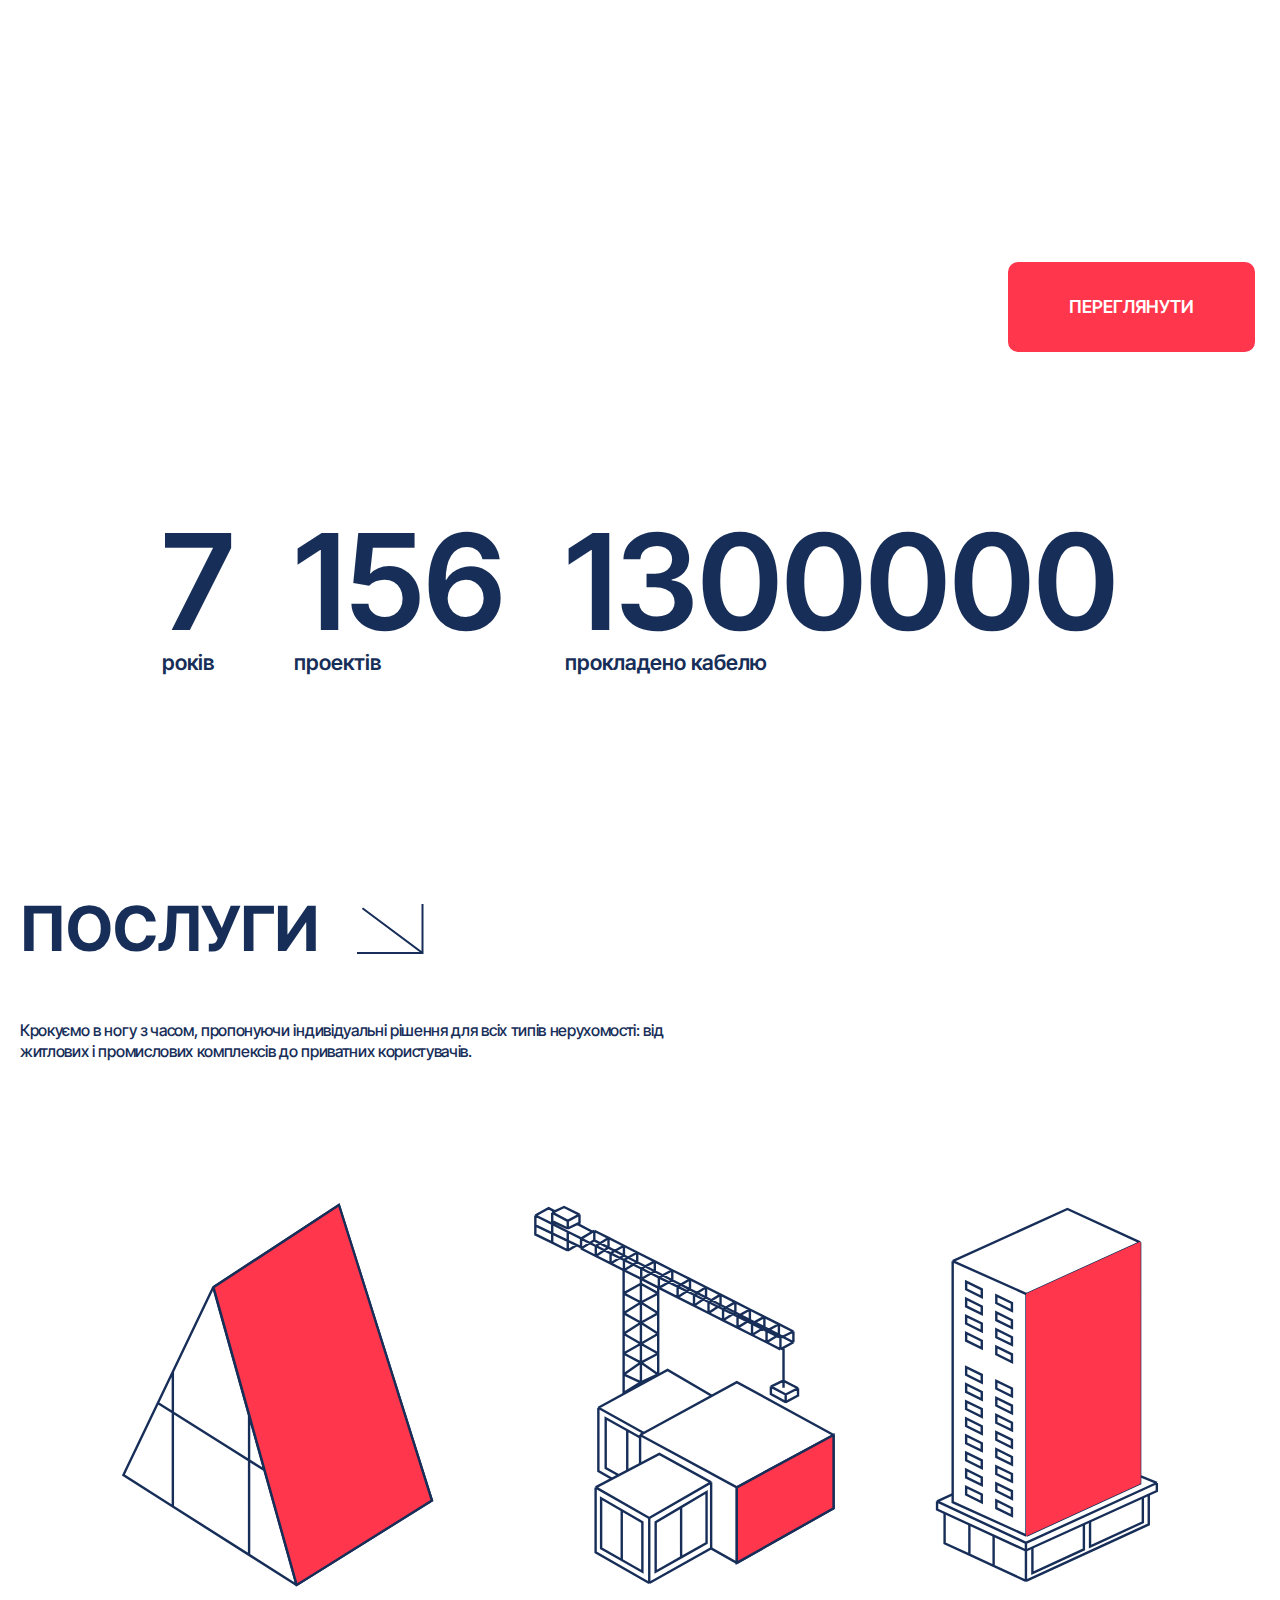
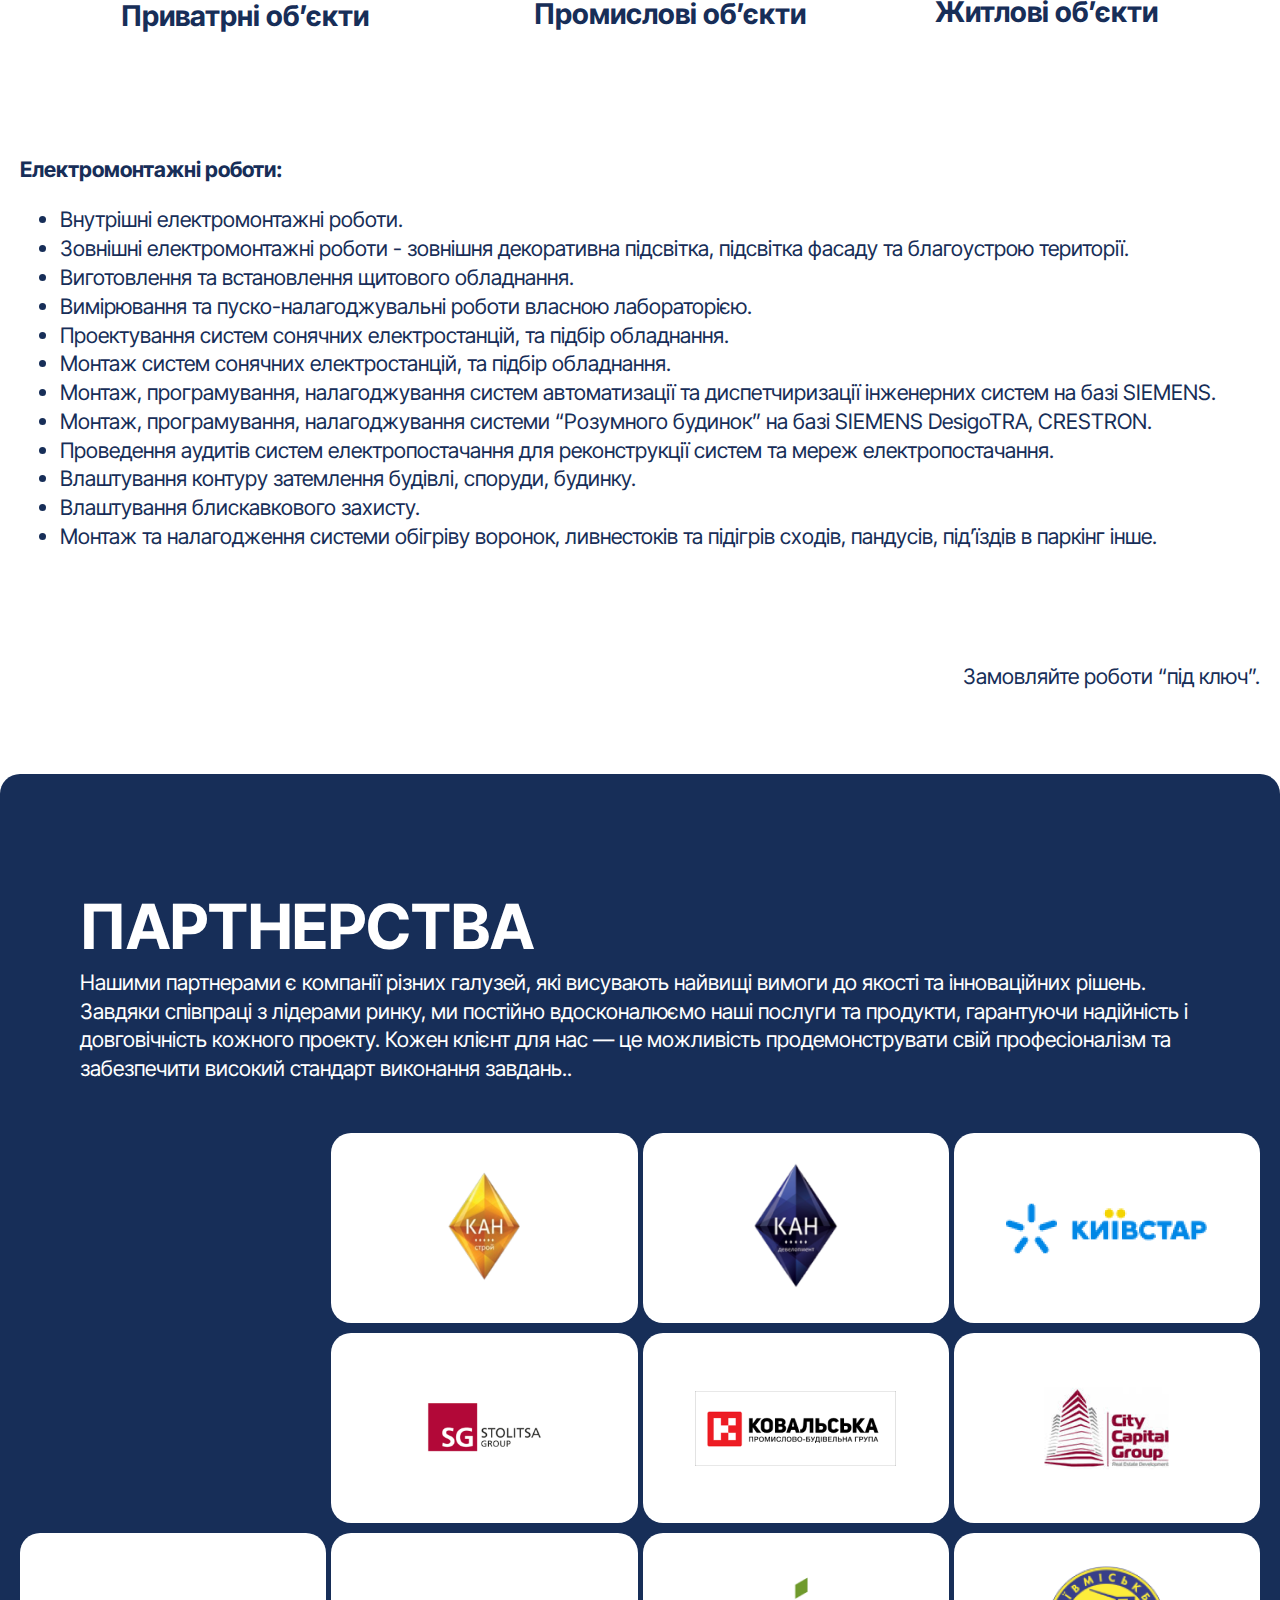
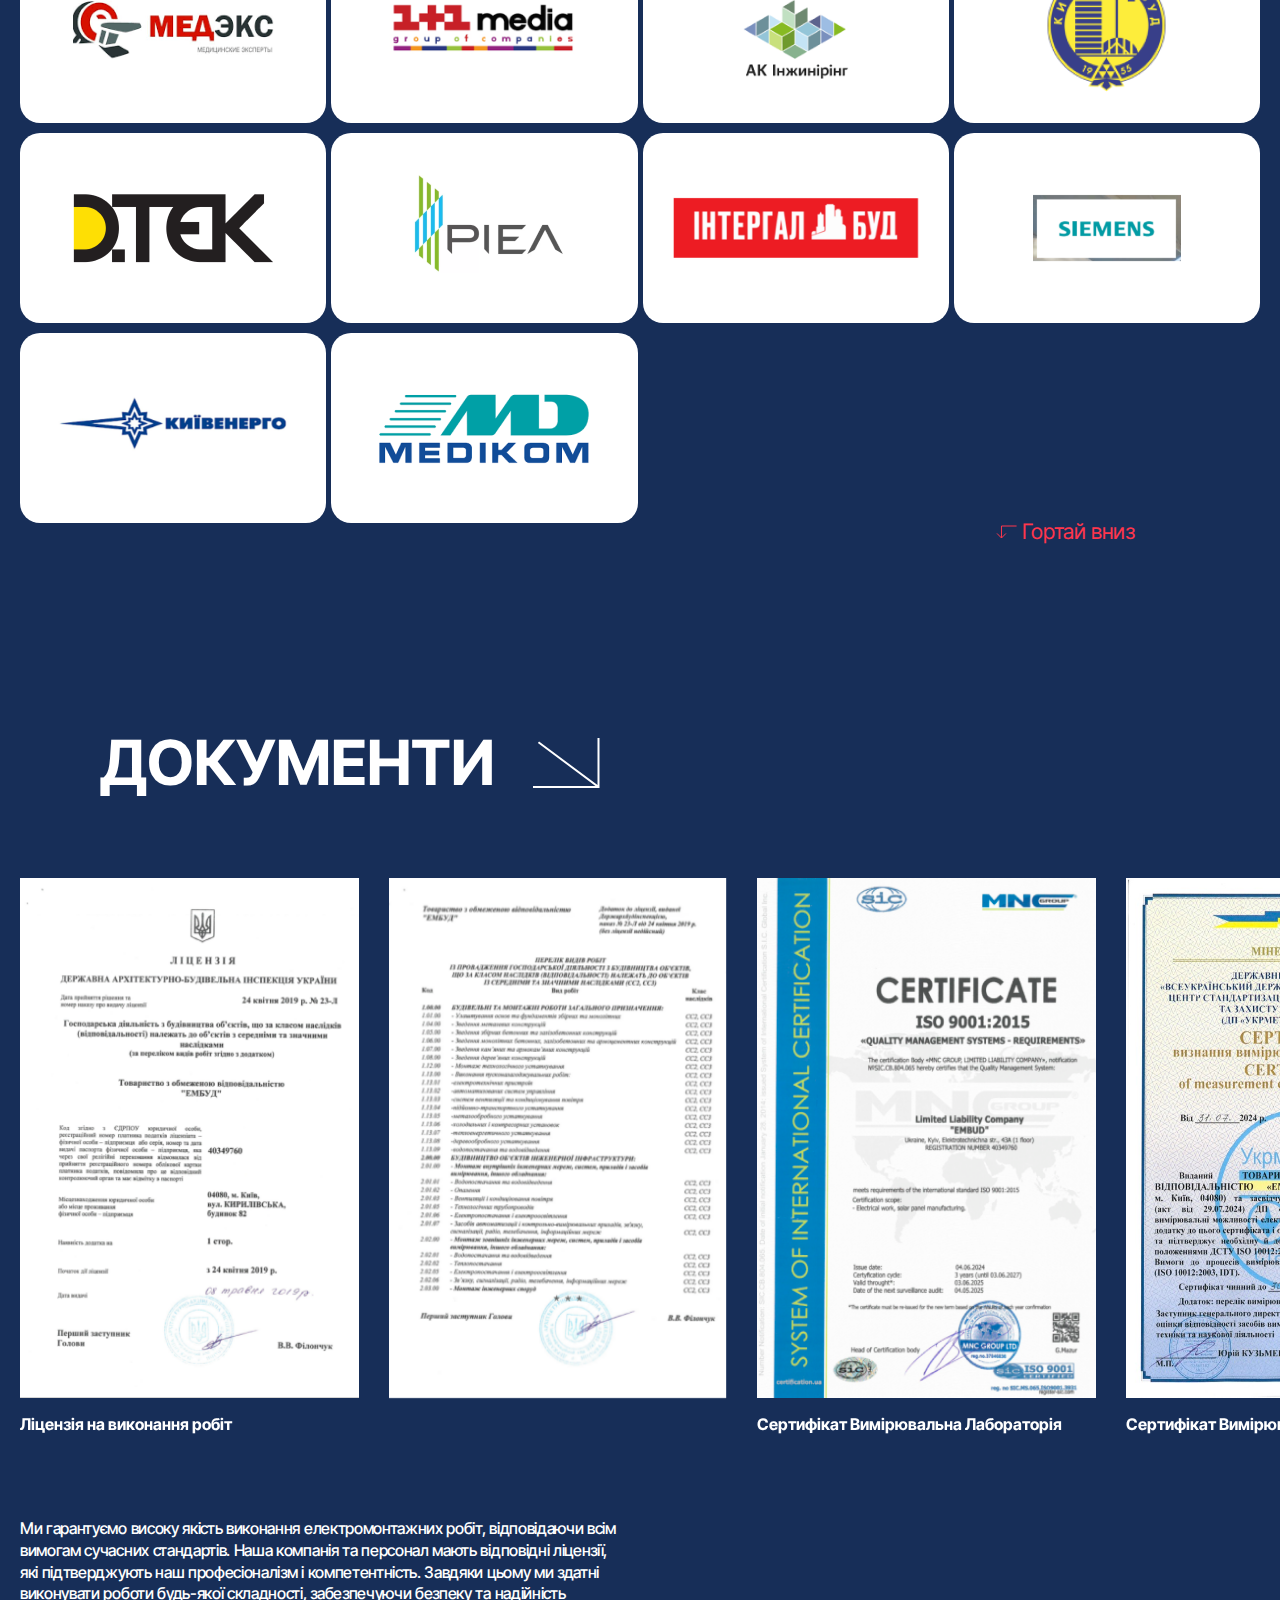
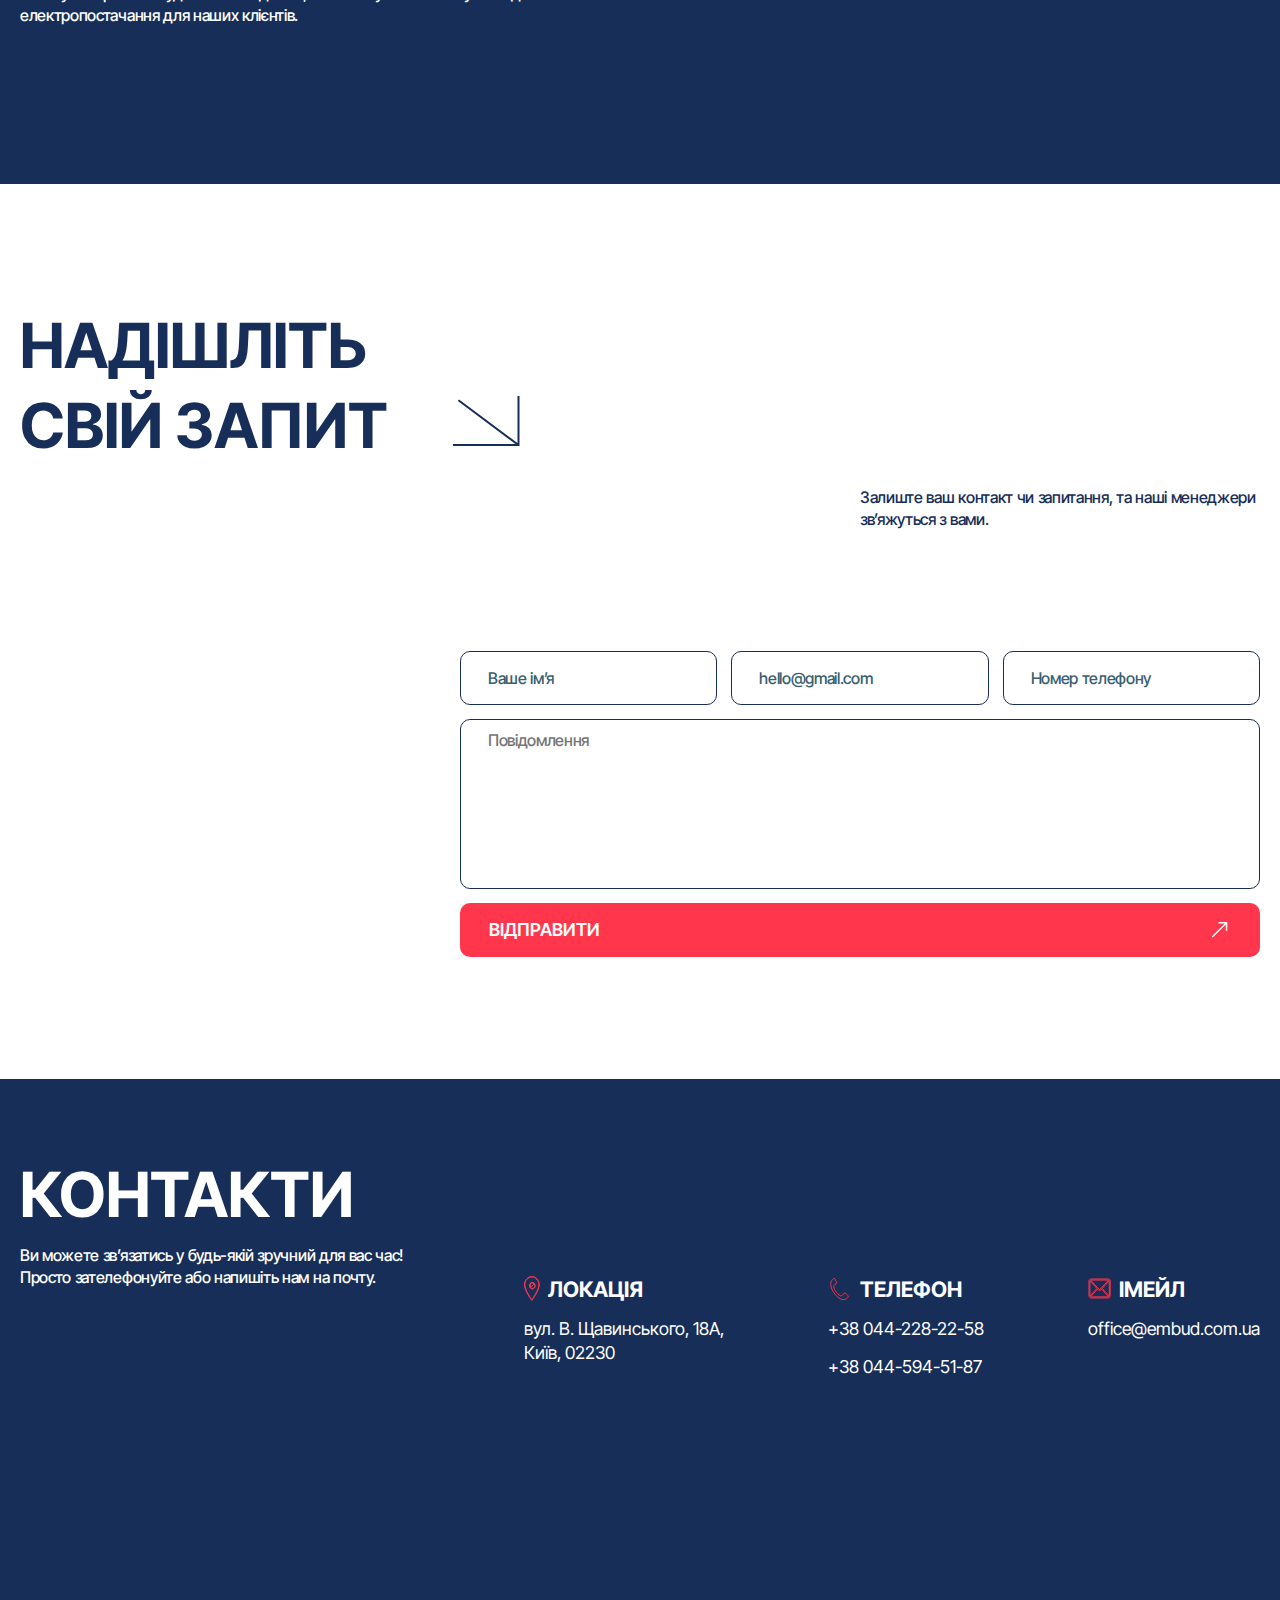
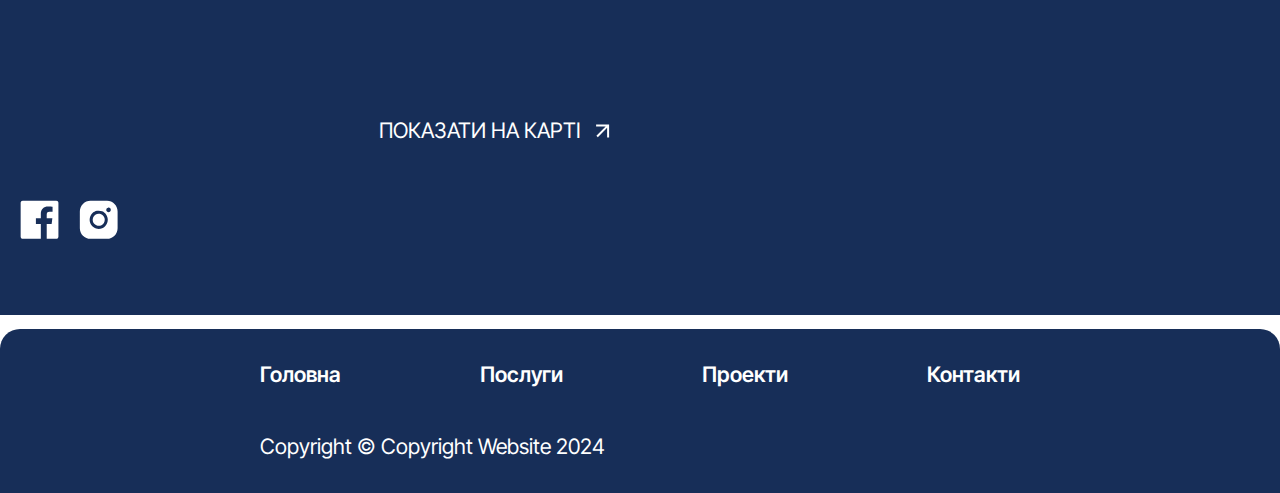
==== commit f9d68b6e: "4" ====
--- a/index.html
+++ b/index.html
@@ -29,7 +29,7 @@
             </a>
             <nav class="header__navigation navigation">
                 <ul class="navigation__list">
-                    <li><a href="#services">ПОСЛУГИ</a></li>
+                    <li><a href="/index.html#services">ПОСЛУГИ</a></li>
                     <li><a href="/projects.html">ПРОЕКТИ</a></li>
                     <li><a href="#contacts">КОНТАКТИ</a></li>
                 </ul>
@@ -50,7 +50,7 @@
 
     <main class="main">
         <section class="hero">
-            <div class="hero__inner container">
+            <div class="hero__inner container" style="background-image: url('/assets/images/banner/banner.png');">
                 <h1>СУЧАСНІ Електромонтажні рІШЕННЯ</h1>
                 <p class="subtitle">Наш досвід і знання дозволяють створювати рішення, що повністю відповідають вимогам
                     сучасності та потребам наших замовників.</p>
@@ -74,7 +74,7 @@
             </div>
         </section>
         <section class="production">
-            <div class="production__inner container">
+            <div class="production__inner container" style="background-image: url(/assets/images/banner/banner2.png);">
                 <h2>ВИРОБНИЦТВО СОНЯЧНИХ ПАНЕЛЕЙ</h2>
                 <a class="button">ПЕРЕГЛЯНУТИ</a>
             </div>
@@ -96,7 +96,7 @@
                 </div>
             </div>
         </section>
-        <section class="services">
+        <section class="services" id="services">
             <div class="services__inner container">
                 <h2>ПОСЛУГИ <img src="assets/images/icon/arrow-down-right.svg" alt="arrow-down-right"></h2>
                 <p class="subtitle">Крокуємо в ногу з часом, пропонуючи індивідуальні рішення для всіх типів
@@ -261,7 +261,7 @@
                 </form>
             </div>
         </section>
-        <section class="contacts">
+        <section class="contacts" id="contacts">
             <div class="contacts__inner container">
                 <div class="contacts__top">
                     <h2>
@@ -361,7 +361,7 @@
                         <a href="/index.html">Головна</a>
                     </li>
                     <li>
-                        <a href="#services">Послуги</a>
+                        <a href="/index.html#services">Послуги</a>
                     </li>
                     <li>
                         <a href="/projects.html">Проекти</a>
@@ -375,19 +375,29 @@
         </div>
     </footer>
 
-    <nav class="mobile__navigation">
-        <button class="mobile__menu-toggle">☰ Меню</button>
-
-        <dialog id="mobileMenu" class="mobile__menu-dialog">
-            <ul class="mobile__menu">
-                <li><a href="#home">Главная</a></li>
-                <li><a href="#about">О нас</a></li>
-                <li><a href="#services">Услуги</a></li>
-                <li><a href="#contact">Контакты</a></li>
+    <dialog id="mobileMenu" class="mobile__menu">
+        <nav class="mobile__menu-nav">
+            <div class="mobile__menu-header">
+                <a href="/index.html" class="header__logo logo">
+                    ЕМБУД
+                </a>
+                <button class="mobile__menu-close button">Закрити</button>
+            </div>
+            <ul class="mobile__menu-list">
+                <li><a href="/index.html">ГОЛОВНА</a></li>
+                <li><a href="/index.html#services">ПОСЛУГИ</a></li>
+                <li><a href="/projects.html">ПРОЕКТИ</a></li>
+                <li><a href="#contacts">КОНТАКТИ</a></li>
             </ul>
-            <button class="mobile__menu-close">Закрыть</button>
-        </dialog>
-    </nav>
+            <div class="mobile__menu-actions actions">
+                <div class="actions__lang">
+                    <a href="#">УКР</a>
+                    <a href="#">ENG</a>
+                </div>
+                <button class="actions__button button">ЗАТЕЛЕФОНУВАТИ</button>
+            </div>
+        </nav>
+    </dialog>
 
 
     <script src="assets/js/jquery.min.js"></script>
--- a/assets/css/style.css
+++ b/assets/css/style.css
@@ -1,2007 +1,30 @@
-@charset "UTF-8";
-/**
-  Нормализация блочной модели
- */
-*,
-*::before,
-*::after {
-  -webkit-box-sizing: border-box;
-          box-sizing: border-box;
-}
+/* import style scss */
 
-/**
-  Убираем внутренние отступы слева тегам списков,
-  у которых есть атрибут class
-  */
-:where(ul, ol):where([class]) {
-  padding-left: 0;
-}
+@import url('normalize.css');
+@import url('utils.css');
+@import url('globals.css');
+@import url('animations.css');
 
-/**
-  Убираем внешние отступы body и двум другим тегам,
-  у которых есть атрибут class
-  */
-body,
-:where(blockquote, figure):where([class]) {
-  margin: 0;
-}
+@import url('blocks/button.css');
+@import url('blocks/button-burger.css');
+@import url('blocks/form.css');
+@import url('blocks/swiper.css');
+@import url('blocks/header.css');
+@import url('blocks/logo.css');
+@import url('blocks/navigation.css');
+@import url('blocks/hero.css');
+@import url('blocks/about.css');
+@import url('blocks/production.css');
+@import url('blocks/statistics.css');
+@import url('blocks/services.css');
+@import url('blocks/partners.css');
+@import url('blocks/documents.css');
+@import url('blocks/feedback.css');
+@import url('blocks/contacts.css');
+@import url('blocks/projects.css');
+@import url('blocks/marquee.css');
+@import url('blocks/footer.css');
 
-/**
-  Убираем внешние отступы вертикали нужным тегам,
-  у которых есть атрибут class
-  */
-:where(h1,
-h2,
-h3,
-h4,
-h5,
-h6,
-p,
-ul,
-ol,
-dl):where([class]) {
-  margin-block: 0;
-}
+/* end import style scss */
 
-:where(dd[class]) {
-  margin-left: 0;
-}
 
-:where(fieldset[class]) {
-  margin-left: 0;
-  padding: 0;
-  border: none;
-}
-
-/**
-  Убираем стандартный маркер маркированному списку,
-  у которого есть атрибут class
-  */
-:where(ul[class]) {
-  list-style: none;
-}
-
-/**
-  Обнуляем вертикальные внешние отступы параграфа,
-  объявляем локальную переменную для внешнего отступа вниз,
-  чтобы избежать взаимодействие с более сложным селектором
-  */
-p {
-  --paragraphMarginBottom: 16px;
-  margin-block: 0;
-}
-p:last-of-type {
-  margin: 0;
-}
-
-/**
-  Внешний отступ вниз для параграфа без атрибута class,
-  который расположен не последним среди своих соседних элементов
-  */
-p:where(:not([class]):not(:last-child)) {
-  margin-bottom: var(--paragraphMarginBottom);
-}
-
-/**
-  Упрощаем работу с изображениями
-  */
-img {
-  display: block;
-  max-width: 100%;
-  height: auto;
-}
-
-/**
-  Наследуем свойства шрифт для полей ввода
-  */
-input,
-textarea,
-select,
-button {
-  font: inherit;
-}
-
-html {
-  /**
-  Пригодится в большинстве ситуаций
-  (когда, например, нужно будет "прижать" футер к низу сайта)
-  */
-  height: 100%;
-  /**
-  Плавный скролл
-  */
-  scroll-behavior: smooth;
-}
-
-body {
-  /**
-  Пригодится в большинстве ситуаций
-  (когда, например, нужно будет "прижать" футер к низу сайта)
-  */
-  min-height: 100%;
-  /**
-  Унифицированный интерлиньяж
-  */
-  line-height: 1.5;
-}
-
-/**
-  Приводим к единому цвету svg-элементы
-  */
-svg *[fill] {
-  fill: currentColor;
-}
-
-svg *[stroke] {
-  stroke: currentColor;
-}
-
-/**
-  Чиним баг задержки смены цвета при взаимодействии с svg-элементами
-  */
-svg * {
-  -webkit-transition-property: fill, stroke;
-  transition-property: fill, stroke;
-}
-
-/**
-  Удаляем все анимации и переходы для людей,
-  которые предпочитают их не использовать
-  */
-@media (prefers-reduced-motion: reduce) {
-  * {
-    -webkit-animation-duration: 0.01ms !important;
-            animation-duration: 0.01ms !important;
-    -webkit-animation-iteration-count: 1 !important;
-            animation-iteration-count: 1 !important;
-    -webkit-transition-duration: 0.01ms !important;
-            transition-duration: 0.01ms !important;
-    scroll-behavior: auto !important;
-  }
-}
-@font-face {
-  font-family: "Gilroy";
-  src: url("../fonts/Gilroy-Regular.woff2") format("woff2");
-  font-weight: 400;
-  font-style: normal;
-  font-display: swap;
-}
-.container {
-  max-width: calc(1440px + 40px);
-  margin-inline: auto;
-  padding-inline: 20px;
-}
-
-.visually-hidden {
-  position: absolute !important;
-  width: 1px !important;
-  height: 1px !important;
-  margin: -1px !important;
-  border: 0 !important;
-  padding: 0 !important;
-  white-space: nowrap !important;
-  -webkit-clip-path: inset(100%) !important;
-          clip-path: inset(100%) !important;
-  clip: rect(0 0 0 0) !important;
-  overflow: hidden !important;
-}
-
-@media (max-width: 767px) {
-  .hidden-mobile {
-    display: none !important;
-  }
-}
-
-@media (min-width: 768px) {
-  .visible-mobile {
-    display: none !important;
-  }
-}
-
-html {
-  scroll-behavior: smooth;
-}
-
-body {
-  font-size: clamp(16px, 1.6666666667vw, 24px);
-  font-family: "Inter Tight", sans-serif;
-  font-weight: 400;
-  line-height: 1.35;
-  display: -webkit-box;
-  display: -ms-flexbox;
-  display: flex;
-  -webkit-box-orient: vertical;
-  -webkit-box-direction: normal;
-      -ms-flex-direction: column;
-          flex-direction: column;
-  color: #172E58;
-  background: #FFFFFF;
-}
-
-main {
-  overflow: hidden;
-}
-
-blockquote {
-  margin: 0 0 16px 0;
-  padding: 16px 40px;
-  background: rgba(85, 112, 255, 0.05);
-  border-left: 4px solid rgb(85, 112, 255);
-}
-
-a,
-button,
-input,
-textarea,
-svg * {
-  -webkit-transition-duration: 0.3s;
-          transition-duration: 0.3s;
-}
-
-a {
-  color: inherit;
-}
-a, a:hover {
-  text-decoration: none;
-}
-
-h1,
-h2,
-h3,
-h4,
-h5,
-h6 {
-  margin: 0;
-}
-
-h1 {
-  font-size: clamp(32px, 6.25vw, 90px);
-  font-weight: 700;
-  line-height: 1.1;
-  text-transform: uppercase;
-}
-
-h2 {
-  position: relative;
-  font-size: clamp(42px, 4.8611111111vw, 70px);
-  line-height: 1.3;
-  font-weight: 700;
-  display: -webkit-box;
-  display: -ms-flexbox;
-  display: flex;
-  -webkit-box-align: center;
-      -ms-flex-align: center;
-          align-items: center;
-  gap: clamp(1.25rem, 0.817rem + 1.92vw, 2.5rem);
-}
-
-h3 {
-  font-size: clamp(20px, 2.2222222222vw, 32px);
-}
-
-h4 {
-  font-size: clamp(16px, 1.6666666667vw, 24px);
-}
-
-h5 {
-  font-size: clamp(14px, 1.25vw, 18px);
-}
-
-.subtitle {
-  display: block;
-  max-width: 600px;
-  font-size: clamp(14px, 1.25vw, 18px);
-  font-weight: 500;
-  letter-spacing: -0.02em;
-}
-
-.wrapper {
-  position: relative;
-  display: -webkit-box;
-  display: -ms-flexbox;
-  display: flex;
-  -webkit-box-pack: center;
-      -ms-flex-pack: center;
-          justify-content: center;
-  -webkit-box-align: center;
-      -ms-flex-align: center;
-          align-items: center;
-}
-
-.section__text {
-  font-size: clamp(16px, 1.6666666667vw, 24px);
-}
-.section__text:where(:not(:last-child)) {
-  margin-bottom: var(--paragraphMarginBottom);
-}
-
-@-webkit-keyframes backAndForth {
-  0% {
-    translate: 0 0;
-  }
-  50% {
-    translate: 10px 0;
-  }
-  100% {
-    translate: 0 0;
-  }
-}
-
-@keyframes backAndForth {
-  0% {
-    translate: 0 0;
-  }
-  50% {
-    translate: 10px 0;
-  }
-  100% {
-    translate: 0 0;
-  }
-}
-@-webkit-keyframes rorateElements {
-  0% {
-    rotate: 0;
-  }
-  25% {
-    rotate: 15deg;
-  }
-  50% {
-    rotate: 0;
-  }
-  75% {
-    rotate: -15deg;
-  }
-  100% {
-    rotate: 0;
-  }
-}
-@keyframes rorateElements {
-  0% {
-    rotate: 0;
-  }
-  25% {
-    rotate: 15deg;
-  }
-  50% {
-    rotate: 0;
-  }
-  75% {
-    rotate: -15deg;
-  }
-  100% {
-    rotate: 0;
-  }
-}
-.button {
-  padding: 0;
-  background-color: transparent;
-  border: none;
-  cursor: pointer;
-  height: 90px;
-  display: -webkit-box;
-  display: -ms-flexbox;
-  display: flex;
-  -webkit-box-align: center;
-      -ms-flex-align: center;
-          align-items: center;
-  -webkit-box-pack: center;
-      -ms-flex-pack: center;
-          justify-content: center;
-  -webkit-column-gap: 8px;
-     -moz-column-gap: 8px;
-          column-gap: 8px;
-  padding: 10px clamp(2.188rem, -3.77rem + 9.31vw, 4.375rem);
-  font-size: clamp(14px, 1.3888888889vw, 20px);
-  font-weight: 600;
-  border-radius: 10px;
-  text-transform: uppercase;
-  color: white;
-  background: #FF364C;
-  border: 2px solid #FF364C;
-}
-@media (hover: hover) {
-  .button:hover {
-    background: #172E58;
-    border: 2px solid #FF364C;
-  }
-}
-@media (hover: none) {
-  .button:active {
-    background: #172E58;
-    border: 2px solid #FF364C;
-  }
-}
-@media (max-width: 1023px) {
-  .button {
-    height: 55px;
-  }
-}
-.button--alt {
-  font-size: clamp(14px, 1.6666666667vw, 24px);
-  font-weight: 700;
-  background: #172E58;
-}
-@media (hover: hover) {
-  .button--alt:hover {
-    background: #FF364C;
-  }
-}
-@media (hover: none) {
-  .button--alt:active {
-    background: #FF364C;
-  }
-}
-
-.burger {
-  display: none;
-  position: relative;
-  z-index: 2;
-}
-@media (max-width: 1023px) {
-  .burger {
-    display: block;
-  }
-}
-@media (max-width: 767px) {
-  .burger {
-    height: 37px;
-  }
-}
-form {
-  /* Стилизованный radio button */
-  /* При отмеченном radio button изменить цвет и показать "галочку" */
-  /* Стилизованный чекбокс */
-  /* При отмеченном чекбоксе изменить цвет и показать "галочку" */
-}
-form label {
-  display: -webkit-box;
-  display: -ms-flexbox;
-  display: flex;
-  -webkit-box-orient: vertical;
-  -webkit-box-direction: normal;
-      -ms-flex-direction: column;
-          flex-direction: column;
-  -webkit-box-align: start;
-      -ms-flex-align: start;
-          align-items: flex-start;
-  gap: 16px;
-  font-size: clamp(1rem, 0.186rem + 1.69vw, 1.5rem);
-  font-weight: 700;
-}
-form input,
-form select {
-  margin: 0;
-  font-size: clamp(14px, 1.25vw, 18px);
-  font-weight: 500;
-  letter-spacing: -0.02em;
-  outline: none;
-  width: 100%;
-  height: 54px;
-  padding: 10px 27px;
-  color: #172E58;
-  border-radius: 10px;
-  border: 1px solid #172E58;
-}
-form input::-webkit-input-placeholder, form select::-webkit-input-placeholder {
-  color: #3A5F6F;
-}
-form input::-moz-placeholder, form select::-moz-placeholder {
-  color: #3A5F6F;
-}
-form input:-ms-input-placeholder, form select:-ms-input-placeholder {
-  color: #3A5F6F;
-}
-form input::-ms-input-placeholder, form select::-ms-input-placeholder {
-  color: #3A5F6F;
-}
-form input::placeholder,
-form select::placeholder {
-  color: #3A5F6F;
-}
-@media (max-width: 560px) {
-  form input,
-  form select {
-    height: 35px;
-  }
-}
-form input:focus-visible,
-form select:focus-visible {
-  border: 1px solid #000;
-}
-form textarea {
-  margin: 0;
-  font-size: clamp(14px, 1.25vw, 18px);
-  font-weight: 500;
-  letter-spacing: -0.02em;
-  outline: none;
-  width: 100%;
-  min-height: 170px;
-  height: 54px;
-  padding: 10px 27px;
-  color: #172E58;
-  border-radius: 10px;
-  border: 1px solid #172E58;
-  resize: none;
-}
-form textarea:focus-visible {
-  border: 1px solid #000;
-}
-form .custom-radio {
-  -webkit-user-select: none;
-     -moz-user-select: none;
-      -ms-user-select: none;
-          user-select: none;
-  position: relative;
-  cursor: pointer;
-  /* Скрыть стандартный radio button */
-  /* Стиль для видимого элемента radio button */
-}
-form .custom-radio input[type=radio] {
-  position: absolute;
-  opacity: 0;
-  cursor: pointer;
-  height: 0;
-  width: 0;
-}
-form .custom-radio .radiomark {
-  display: inline-block;
-  width: 24px;
-  height: 24px;
-  background-color: #F9FAFB;
-  border-radius: 50%;
-  position: relative;
-  cursor: pointer;
-  border: 1px solid rgb(175, 186, 202);
-  -webkit-transition: all 0.3s ease;
-  transition: all 0.3s ease;
-  /* Отображение "галочки" внутри radio button */
-}
-form .custom-radio .radiomark::after {
-  content: "";
-  position: absolute;
-  display: block;
-  left: 50%;
-  top: 50%;
-  translate: -50% -50%;
-  width: 100%;
-  height: 100%;
-  opacity: 0;
-  background: url(/assets/images/icon/check.svg) no-repeat center;
-  -webkit-transition: all 0.3s ease;
-  transition: all 0.3s ease;
-}
-form .custom-radio input[type=radio]:checked + .radiomark {
-  background-color: #FF364C;
-  border: 1px solid #FF364C;
-}
-form .custom-radio input[type=radio]:checked + .radiomark::after {
-  opacity: 1;
-}
-form .custom-checkbox {
-  display: -webkit-box;
-  display: -ms-flexbox;
-  display: flex;
-  -webkit-box-orient: vertical;
-  -webkit-box-direction: normal;
-      -ms-flex-direction: column;
-          flex-direction: column;
-  -webkit-box-align: start;
-      -ms-flex-align: start;
-          align-items: flex-start;
-  gap: 16px;
-  -webkit-user-select: none;
-     -moz-user-select: none;
-      -ms-user-select: none;
-          user-select: none;
-  position: relative;
-  /* Скрыть стандартный чекбокс */
-  /* Стиль для видимого элемента чекбокса */
-}
-form .custom-checkbox input[type=checkbox] {
-  position: absolute;
-  opacity: 0;
-  cursor: pointer;
-  height: 0;
-  width: 0;
-}
-form .custom-checkbox .checkmark {
-  display: inline-block;
-  width: 48px;
-  height: 28px;
-  background-color: #172E58;
-  border-radius: 14px;
-  position: relative;
-  cursor: pointer;
-  /* Отображение "галочки" внутри чекбокса */
-}
-form .custom-checkbox .checkmark::after {
-  content: "";
-  position: absolute;
-  display: block;
-  left: 2px;
-  top: 2px;
-  width: 24px;
-  height: 24px;
-  border-radius: 50%;
-  background: #FFFFFF;
-  -webkit-transform: rotate(45deg);
-          transform: rotate(45deg);
-}
-form .custom-checkbox input[type=checkbox]:checked + .checkmark {
-  background-color: #FF364C;
-}
-form .custom-checkbox input[type=checkbox]:checked + .checkmark::after {
-  left: auto;
-  right: 2px;
-}
-
-.select2 {
-  width: 100% !important;
-}
-
-.select2-container--default .select2-results__option--highlighted.select2-results__option--selectable {
-  background-color: var(--color-cyan);
-}
-
-.select2-container--default .select2-selection--single {
-  display: -webkit-box;
-  display: -ms-flexbox;
-  display: flex;
-  -webkit-box-align: center;
-      -ms-flex-align: center;
-          align-items: center;
-  margin: 0;
-  font-size: clamp(16px, 1.3888888889vw, 20px);
-  font-weight: 500;
-  outline: none;
-  width: 100%;
-  height: 64px;
-  padding: 16px 24px;
-  color: var(--color-dark);
-  border-radius: 40px;
-  border: 1px solid rgba(58, 95, 111, 0.16);
-}
-@media (max-width: 767px) {
-  .select2-container--default .select2-selection--single {
-    height: 56px;
-  }
-}
-.select2-container--default .select2-selection--single:focus-visible {
-  border: 1px solid var(--color-cyan);
-}
-
-.select2-container .select2-selection--single .select2-selection__rendered {
-  padding: 0;
-  margin: 0;
-  color: var(--color-dark);
-}
-
-.select2-container--default .select2-selection--single .select2-selection__arrow {
-  width: 16px;
-  height: 16px;
-  top: 50%;
-  right: 24px;
-  translate: 0 -50%;
-  -webkit-transition: all 0.3s ease;
-  transition: all 0.3s ease;
-}
-.select2-container--default .select2-selection--single .select2-selection__arrow b {
-  position: static;
-  display: block;
-  margin: 0;
-  width: 100%;
-  height: 100%;
-  border: none;
-  background: url(../images/icon/ArrowDown2.svg) no-repeat center;
-  -webkit-transition: all 0.3s ease;
-  transition: all 0.3s ease;
-}
-
-.select2-container--default.select2-container--open .select2-selection--single .select2-selection__arrow b {
-  rotate: 180deg;
-}
-
-.select2-container--default.select2-container--open.select2-container--below .select2-selection--single,
-.select2-container--default.select2-container--open.select2-container--below .select2-selection--multiple {
-  border-color: var(--color-cyan);
-}
-
-.swiper-pagination {
-  position: static;
-  width: auto !important;
-  display: -webkit-box;
-  display: -ms-flexbox;
-  display: flex;
-  -webkit-box-align: center;
-      -ms-flex-align: center;
-          align-items: center;
-  gap: 8px;
-}
-.swiper-pagination-bullet-active {
-  margin: 0;
-}
-
-.swiper-pagination-bullet {
-  width: 8px;
-  aspect-ratio: 1;
-  margin: 0 !important;
-  border-radius: 5px;
-}
-.swiper-pagination-bullet-active {
-  width: 24px;
-  background-color: var(--color-dark);
-}
-
-.swiper-button-next,
-.swiper-button-prev {
-  position: static;
-  margin: 0;
-  width: 48px;
-  height: 48px;
-}
-.swiper-button-next:after,
-.swiper-button-prev:after {
-  content: "";
-  width: 100%;
-  height: 100%;
-  background: url(../images/icon/nav.svg) no-repeat center;
-}
-
-.swiper-button-prev::after {
-  rotate: 180deg;
-}
-
-.swiper__navigation {
-  display: -webkit-box;
-  display: -ms-flexbox;
-  display: flex;
-  -webkit-box-align: center;
-      -ms-flex-align: center;
-          align-items: center;
-  -webkit-box-pack: justify;
-      -ms-flex-pack: justify;
-          justify-content: space-between;
-}
-.swiper__navigation-button {
-  display: -webkit-box;
-  display: -ms-flexbox;
-  display: flex;
-  -webkit-box-align: center;
-      -ms-flex-align: center;
-          align-items: center;
-}
-
-.header {
-  position: absolute;
-  left: 0;
-  right: 0;
-  top: 80px;
-  z-index: 1;
-}
-@media (max-width: 1023px) {
-  .header {
-    top: 50px;
-  }
-}
-.header::before {
-  content: "";
-  position: absolute;
-  position: absolute;
-  top: 50%;
-  left: 50%;
-  translate: -50% -50%;
-  display: block;
-  width: 100%;
-  height: 67px;
-  background: #FFFFFF;
-  z-index: -1;
-}
-@media (max-width: 1023px) {
-  .header::before {
-    display: none;
-  }
-}
-.header.fixed {
-  position: fixed;
-  left: 0;
-  top: 0;
-  right: 0;
-  z-index: 2;
-  padding: 10px 0;
-}
-.header__inner {
-  display: -webkit-box;
-  display: -ms-flexbox;
-  display: flex;
-  -webkit-box-pack: center;
-      -ms-flex-pack: center;
-          justify-content: center;
-  -webkit-box-align: center;
-      -ms-flex-align: center;
-          align-items: center;
-  gap: clamp(2.5rem, 1.202rem + 5.77vw, 6.25rem);
-}
-@media (max-width: 1023px) {
-  .header__inner {
-    -webkit-box-pack: justify;
-        -ms-flex-pack: justify;
-            justify-content: space-between;
-  }
-}
-.header__navigation {
-  display: -webkit-box;
-  display: -ms-flexbox;
-  display: flex;
-  -webkit-box-pack: center;
-      -ms-flex-pack: center;
-          justify-content: center;
-  -webkit-box-align: center;
-      -ms-flex-align: center;
-          align-items: center;
-  gap: clamp(3.75rem, -14.463rem + 28.46vw, 10.438rem);
-}
-.header .button {
-  margin-left: auto;
-}
-
-.actions {
-  position: relative;
-  display: -webkit-box;
-  display: -ms-flexbox;
-  display: flex;
-  -webkit-box-pack: center;
-      -ms-flex-pack: center;
-          justify-content: center;
-  -webkit-box-align: center;
-      -ms-flex-align: center;
-          align-items: center;
-  gap: 60px;
-}
-.actions__lang {
-  font-size: 20px;
-  font-weight: 800;
-  display: -webkit-box;
-  display: -ms-flexbox;
-  display: flex;
-  -webkit-box-align: center;
-      -ms-flex-align: center;
-          align-items: center;
-  gap: 20px;
-}
-@media (hover: hover) {
-  .actions__lang a:hover {
-    color: #FF364C;
-  }
-}
-@media (hover: none) {
-  .actions__lang a:active {
-    color: #FF364C;
-  }
-}
-
-.logo {
-  font-size: clamp(20px, 2.2222222222vw, 32px);
-  font-weight: 900;
-  line-height: 1.3;
-}
-@media (max-width: 1023px) {
-  .logo {
-    display: none;
-  }
-}
-@media (hover: hover) {
-  .logo:hover {
-    scale: 1.1;
-  }
-}
-@media (hover: none) {
-  .logo:active {
-    scale: 1.1;
-  }
-}
-.logo__image {
-  max-width: 110px;
-  width: 100%;
-}
-@media (max-width: 767px) {
-  .logo__image {
-    max-width: 70px;
-  }
-}
-
-@media (max-width: 1023px) {
-  .navigation {
-    display: none;
-  }
-}
-.navigation__list {
-  display: -webkit-box;
-  display: -ms-flexbox;
-  display: flex;
-  -webkit-box-pack: center;
-      -ms-flex-pack: center;
-          justify-content: center;
-  -webkit-box-align: center;
-      -ms-flex-align: center;
-          align-items: center;
-  gap: clamp(1.25rem, 0.298rem + 4.23vw, 4rem);
-}
-.navigation__list li {
-  font-size: 20px;
-  font-weight: 600;
-  line-height: 1.3;
-}
-@media (max-width: 767px) {
-  .navigation__list li {
-    font-size: 24px;
-    font-weight: 500;
-    line-height: 1.2;
-    letter-spacing: -0.06em;
-  }
-}
-@media (hover: hover) {
-  .navigation__list li:hover {
-    color: #FF364C;
-  }
-}
-@media (hover: none) {
-  .navigation__list li:active {
-    color: #FF364C;
-  }
-}
-.navigation--mobile {
-  display: none;
-  padding: 40px 24px;
-  position: absolute;
-  top: 0%;
-  right: 0%;
-  z-index: -1;
-  width: 100%;
-  height: 100vh;
-  opacity: 0;
-  visibility: hidden;
-  -webkit-transition: all 0.3s ease;
-  transition: all 0.3s ease;
-  background: #FFFFFF;
-}
-.navigation--mobile.navigation--active {
-  opacity: 1;
-  z-index: 1;
-  visibility: visible;
-}
-
-.mobile__navigation {
-  position: relative;
-}
-
-/* Стили для кнопки меню */
-.mobile__menu-toggle {
-  background-color: #333;
-  color: white;
-  padding: 10px 20px;
-  border: none;
-  cursor: pointer;
-  font-size: 16px;
-}
-
-/* Основные стили для меню */
-.mobile__menu-dialog {
-  border: none;
-  padding: 0;
-  width: 100%;
-  max-width: 300px;
-  background: #333;
-  color: white;
-  border-radius: 8px;
-}
-
-.mobile__menu {
-  list-style: none;
-  padding: 0;
-  margin: 0;
-}
-
-.mobile__menu li {
-  border-bottom: 1px solid #444;
-}
-
-.mobile__menu li a {
-  display: block;
-  padding: 15px 20px;
-  color: white;
-  text-decoration: none;
-}
-
-.mobile__menu li a:hover {
-  background-color: #444;
-}
-
-.mobile__menu-close {
-  background-color: #555;
-  color: white;
-  padding: 10px 20px;
-  border: none;
-  width: 100%;
-  cursor: pointer;
-  font-size: 16px;
-}
-
-/* Скрываем диалоговое окно на больших экранах */
-@media (min-width: 769px) {
-  .mobile__menu-dialog {
-    display: none;
-  }
-}
-.hero__inner {
-  position: relative;
-  display: -webkit-box;
-  display: -ms-flexbox;
-  display: flex;
-  -webkit-box-orient: vertical;
-  -webkit-box-direction: normal;
-      -ms-flex-direction: column;
-          flex-direction: column;
-  -webkit-box-pack: end;
-      -ms-flex-pack: end;
-          justify-content: flex-end;
-  background: url(../images/banner/banner.png) no-repeat center;
-  background-size: cover;
-  border-radius: 0 0 20px 20px;
-  height: 100vh;
-  min-height: 860px;
-  padding-block: 200px 100px;
-  color: #FFFFFF;
-}
-@media (max-width: 1023px) {
-  .hero__inner {
-    background-position: -10px;
-    padding-block: 140px 30px;
-  }
-}
-@media (max-width: 560px) {
-  .hero__inner {
-    min-height: 500px;
-  }
-}
-.hero__inner h1 {
-  max-width: 1000px;
-}
-.hero__inner p {
-  margin-top: auto;
-}
-.hero .button {
-  position: absolute;
-  right: 80px;
-  bottom: 40px;
-  max-width: 310px;
-  height: auto;
-  padding-inline: 10px;
-}
-@media (max-width: 1023px) {
-  .hero .button {
-    max-width: 210px;
-    bottom: 100px;
-    right: 40px;
-  }
-}
-
-.about {
-  padding: 95px 0;
-}
-@media (max-width: 767px) {
-  .about {
-    padding: 60px 0;
-  }
-}
-.about .wrapper {
-  -webkit-box-align: start;
-      -ms-flex-align: start;
-          align-items: flex-start;
-  gap: clamp(2.813rem, 1.19rem + 7.21vw, 7.5rem);
-}
-@media (max-width: 1023px) {
-  .about .wrapper {
-    -webkit-box-orient: vertical;
-    -webkit-box-direction: normal;
-        -ms-flex-direction: column;
-            flex-direction: column;
-  }
-}
-.about h2 {
-  max-width: 320px;
-}
-@media (max-width: 1023px) {
-  .about h2 {
-    max-width: 200px;
-  }
-}
-.about p {
-  max-width: 730px;
-  text-align: right;
-  -ms-flex-item-align: end;
-      align-self: flex-end;
-}
-
-.production__inner {
-  position: relative;
-  display: -webkit-box;
-  display: -ms-flexbox;
-  display: flex;
-  -webkit-box-orient: vertical;
-  -webkit-box-direction: normal;
-      -ms-flex-direction: column;
-          flex-direction: column;
-  padding-block: 35px;
-  min-height: 580px;
-  color: #FFFFFF;
-  background: url(../images/banner/banner2.png) no-repeat center;
-  background-size: cover;
-  border-radius: 20px;
-}
-@media (max-width: 767px) {
-  .production__inner {
-    background-position: left;
-    border-radius: 0;
-  }
-}
-.production h2 {
-  max-width: 760px;
-}
-.production .button {
-  position: absolute;
-  right: 25px;
-  bottom: 35px;
-}
-@media (max-width: 767px) {
-  .production .button {
-    position: initial;
-    margin-left: auto;
-  }
-}
-
-.statistics {
-  padding: clamp(2.5rem, 0.337rem + 9.62vw, 8.75rem) 0;
-}
-.statistics__inner {
-  display: -webkit-box;
-  display: -ms-flexbox;
-  display: flex;
-  -webkit-box-pack: center;
-      -ms-flex-pack: center;
-          justify-content: center;
-  -webkit-box-align: center;
-      -ms-flex-align: center;
-          align-items: center;
-  -ms-flex-wrap: wrap;
-      flex-wrap: wrap;
-  gap: 60px;
-}
-@media (max-width: 560px) {
-  .statistics__inner {
-    gap: 40px 80px;
-  }
-}
-.statistics span {
-  font-size: clamp(42px, 10.4166666667vw, 150px);
-  font-weight: 600;
-  line-height: 1;
-}
-.statistics p {
-  font-weight: 600;
-}
-
-.services {
-  padding: clamp(1.875rem, 0.577rem + 5.77vw, 5.625rem) 0;
-}
-.services__inner h2 {
-  margin-bottom: 50px;
-}
-@media (max-width: 767px) {
-  .services__inner h2 {
-    margin-bottom: 30px;
-  }
-  .services__inner h2 img {
-    max-height: 40px;
-  }
-}
-.services__inner .subtitle {
-  max-width: 700px;
-}
-.services__list {
-  margin-top: 140px;
-  display: -webkit-box;
-  display: -ms-flexbox;
-  display: flex;
-  -webkit-box-pack: center;
-      -ms-flex-pack: center;
-          justify-content: center;
-  -webkit-box-align: center;
-      -ms-flex-align: center;
-          align-items: center;
-  gap: 100px;
-}
-@media (max-width: 1023px) {
-  .services__list {
-    gap: 50px;
-  }
-}
-@media (max-width: 767px) {
-  .services__list {
-    -webkit-box-orient: vertical;
-    -webkit-box-direction: normal;
-        -ms-flex-direction: column;
-            flex-direction: column;
-    margin: 20px;
-  }
-}
-.services__list li {
-  position: relative;
-}
-@media (max-width: 767px) {
-  .services__list li {
-    padding: 0 40px 20px 0;
-  }
-}
-@media (max-width: 560px) {
-  .services__list li {
-    padding: 0 60px 40px 0;
-  }
-}
-@media (max-width: 560px) {
-  .services__list li img {
-    max-width: 200px;
-    max-height: 250px;
-  }
-}
-.services__list li h3 {
-  margin-top: 10px;
-}
-@media (max-width: 767px) {
-  .services__list li h3 {
-    position: absolute;
-    right: 0;
-    bottom: 0;
-    max-width: 120px;
-  }
-}
-.services__info {
-  margin-top: 120px;
-  display: -webkit-box;
-  display: -ms-flexbox;
-  display: flex;
-  -webkit-box-orient: vertical;
-  -webkit-box-direction: normal;
-      -ms-flex-direction: column;
-          flex-direction: column;
-}
-@media (max-width: 767px) {
-  .services__info {
-    margin-top: 50px;
-  }
-}
-@media (max-width: 560px) {
-  .services__info ul {
-    list-style: none;
-    padding: 0;
-  }
-}
-.services__info a {
-  margin-top: 90px;
-  margin-left: auto;
-}
-@media (hover: hover) {
-  .services__info a:hover {
-    color: #FF364C;
-  }
-}
-@media (hover: none) {
-  .services__info a:active {
-    color: #FF364C;
-  }
-}
-@media (max-width: 767px) {
-  .services__info a {
-    margin-top: 40px;
-  }
-}
-@media (max-width: 560px) {
-  .services__info a {
-    margin-top: 0px;
-  }
-}
-
-.partners {
-  position: relative;
-  padding: clamp(3.75rem, 2.452rem + 5.77vw, 7.5rem) 0;
-  color: #FFFFFF;
-  background: #172E58;
-  border-radius: 20px 20px 0 0;
-}
-@media (max-width: 767px) {
-  .partners {
-    border-radius: 0;
-  }
-}
-.partners h2, .partners p {
-  max-width: 1120px;
-  margin: 0 auto;
-}
-.partners__list {
-  margin-top: 50px;
-  display: grid;
-  grid-template-columns: repeat(4, 1fr);
-  grid-template-rows: auto;
-  gap: 10px 5px;
-}
-@media (max-width: 767px) {
-  .partners__list {
-    grid-template-columns: repeat(3, 1fr);
-  }
-}
-.partners__list li {
-  display: -webkit-box;
-  display: -ms-flexbox;
-  display: flex;
-  -webkit-box-pack: center;
-      -ms-flex-pack: center;
-          justify-content: center;
-  -webkit-box-align: center;
-      -ms-flex-align: center;
-          align-items: center;
-  padding: 15px 30px;
-  height: 190px;
-  background: #FFFFFF;
-  border-radius: 20px;
-  /* Первые две ячейки в первом столбце остаются пустыми */
-  /* Далее элементы начинают заполнять пустые места */
-  /* Дополнительные элементы продолжают заполнять сетку */
-}
-.partners__list li img {
-  -o-object-fit: cover;
-     object-fit: cover;
-  max-height: 100%;
-}
-@media (max-width: 1023px) {
-  .partners__list li {
-    height: 140px;
-  }
-}
-@media (max-width: 767px) {
-  .partners__list li {
-    height: 100px;
-  }
-}
-@media (max-width: 560px) {
-  .partners__list li {
-    height: 60px;
-    padding: 6px 16px;
-    border-radius: 10px;
-  }
-}
-.partners__list li:nth-child(1) {
-  grid-column: 2;
-  /* Начинаем со второго столбца */
-  grid-row: 1;
-  /* Первая строка */
-}
-.partners__list li:nth-child(2) {
-  grid-column: 3;
-  /* Третий столбец */
-  grid-row: 1;
-  /* Первая строка */
-}
-.partners__list li:nth-child(3) {
-  grid-column: 4;
-  /* Четвёртый столбец */
-  grid-row: 1;
-  /* Первая строка */
-}
-.partners__list li:nth-child(4) {
-  grid-column: 2;
-  /* Второй столбец */
-  grid-row: 2;
-  /* Вторая строка */
-}
-.partners__list li:nth-child(5) {
-  grid-column: 3;
-  /* Третий столбец */
-  grid-row: 2;
-  /* Вторая строка */
-}
-.partners__list li:nth-child(6) {
-  grid-column: 4;
-  /* Четвёртый столбец */
-  grid-row: 2;
-  /* Вторая строка */
-}
-.partners__list li:nth-child(7) {
-  grid-column: 1;
-  /* Первый столбец */
-  grid-row: 3;
-  /* Третья строка */
-}
-.partners__list li:nth-child(8) {
-  grid-column: 2;
-  /* Второй столбец */
-  grid-row: 3;
-  /* Третья строка */
-}
-.partners__list li:nth-child(9) {
-  grid-column: 3;
-  /* Третий столбец */
-  grid-row: 3;
-  /* Третья строка */
-}
-.partners__list li:nth-child(10) {
-  grid-column: 4;
-  /* Четвёртый столбец */
-  grid-row: 3;
-  /* Третья строка */
-}
-.partners__list li:nth-child(11) {
-  grid-column: 1;
-  /* Первый столбец */
-  grid-row: 4;
-  /* Четвёртая строка */
-}
-.partners__list li:nth-child(12) {
-  grid-column: 2;
-  /* Второй столбец */
-  grid-row: 4;
-  /* Четвёртая строка */
-}
-.partners__list li:nth-child(13) {
-  grid-column: 3;
-  /* Третий столбец */
-  grid-row: 4;
-  /* Четвёртая строка */
-}
-.partners__list li:nth-child(14) {
-  grid-column: 4;
-  /* Четвёртый столбец */
-  grid-row: 4;
-  /* Четвёртая строка */
-}
-.partners__list li:nth-child(15) {
-  grid-column: 1;
-  grid-row: 5;
-}
-.partners__list li:nth-child(16) {
-  grid-column: 2;
-  grid-row: 5;
-}
-@media (max-width: 767px) {
-  .partners__list li {
-    /* Первые две ячейки в первом столбце остаются пустыми */
-    /* Далее элементы начинают заполнять пустые места */
-    /* Дополнительные элементы продолжают заполнять сетку */
-  }
-  .partners__list li:nth-child(1) {
-    grid-column: 2;
-    /* Начинаем со второго столбца */
-    grid-row: 1;
-    /* Первая строка */
-  }
-  .partners__list li:nth-child(2) {
-    grid-column: 3;
-    /* Третий столбец */
-    grid-row: 1;
-    /* Первая строка */
-  }
-  .partners__list li:nth-child(3) {
-    grid-column: 1;
-    /* Четвёртый столбец */
-    grid-row: 2;
-    /* Первая строка */
-  }
-  .partners__list li:nth-child(4) {
-    grid-column: 2;
-    /* Второй столбец */
-    grid-row: 2;
-    /* Вторая строка */
-  }
-  .partners__list li:nth-child(5) {
-    grid-column: 3;
-    /* Третий столбец */
-    grid-row: 2;
-    /* Вторая строка */
-  }
-  .partners__list li:nth-child(6) {
-    grid-column: 1;
-    /* Четвёртый столбец */
-    grid-row: 3;
-    /* Вторая строка */
-  }
-  .partners__list li:nth-child(7) {
-    grid-column: 2;
-    /* Первый столбец */
-    grid-row: 3;
-    /* Третья строка */
-  }
-  .partners__list li:nth-child(8) {
-    grid-column: 3;
-    /* Второй столбец */
-    grid-row: 3;
-    /* Третья строка */
-  }
-  .partners__list li:nth-child(9) {
-    grid-column: 1;
-    /* Третий столбец */
-    grid-row: 4;
-    /* Третья строка */
-  }
-  .partners__list li:nth-child(10) {
-    grid-column: 2;
-    /* Четвёртый столбец */
-    grid-row: 4;
-    /* Третья строка */
-  }
-  .partners__list li:nth-child(11) {
-    grid-column: 3;
-    /* Первый столбец */
-    grid-row: 4;
-    /* Четвёртая строка */
-  }
-  .partners__list li:nth-child(12) {
-    grid-column: 1;
-    /* Второй столбец */
-    grid-row: 5;
-    /* Четвёртая строка */
-  }
-  .partners__list li:nth-child(13) {
-    grid-column: 2;
-    /* Третий столбец */
-    grid-row: 5;
-    /* Четвёртая строка */
-  }
-  .partners__list li:nth-child(14) {
-    grid-column: 3;
-    /* Четвёртый столбец */
-    grid-row: 5;
-    /* Четвёртая строка */
-  }
-  .partners__list li:nth-child(15) {
-    grid-column: 1;
-    grid-row: 6;
-  }
-  .partners__list li:nth-child(16) {
-    grid-column: 2;
-    grid-row: 6;
-  }
-}
-.partners .down {
-  color: #FF364C;
-  position: absolute;
-  right: 145px;
-  bottom: 90px;
-}
-@media (max-width: 767px) {
-  .partners .down {
-    right: 40px;
-    bottom: 40px;
-  }
-}
-@media (max-width: 560px) {
-  .partners .down {
-    display: none;
-  }
-}
-@media (hover: hover) {
-  .partners .down:hover {
-    color: #FFFFFF;
-  }
-}
-@media (hover: none) {
-  .partners .down:active {
-    color: #FFFFFF;
-  }
-}
-
-.documents {
-  padding: clamp(3.75rem, 3.101rem + 2.88vw, 5.625rem) 0 clamp(3.75rem, 1.37rem + 10.58vw, 10.625rem);
-  color: #FFFFFF;
-  background: #172E58;
-}
-.documents h2 {
-  max-width: 1120px;
-  margin: 0 auto;
-}
-.documents .swiper {
-  max-width: 1440px;
-  padding-left: 20px;
-}
-.documents__list {
-  margin-top: clamp(1.875rem, 0.793rem + 4.81vw, 5rem);
-}
-.documents__list li img {
-  width: 100%;
-  height: 520px;
-}
-@media (max-width: 1023px) {
-  .documents__list li img {
-    height: 460px;
-  }
-}
-@media (max-width: 767px) {
-  .documents__list li img {
-    height: 400px;
-  }
-}
-@media (max-width: 560px) {
-  .documents__list li img {
-    height: 330px;
-  }
-}
-.documents__list li h5 {
-  margin-top: 16px;
-}
-.documents .subtitle {
-  margin-top: clamp(1.875rem, 0.577rem + 5.77vw, 5.625rem);
-}
-
-.feedback {
-  padding-block: clamp(3.75rem, 2.236rem + 6.73vw, 8.125rem);
-}
-.feedback h2 {
-  margin-bottom: 20px;
-  max-width: 500px;
-  gap: 0;
-  -webkit-box-align: end;
-      -ms-flex-align: end;
-          align-items: flex-end;
-  text-wrap: balance;
-  position: relative;
-}
-@media (max-width: 1023px) {
-  .feedback h2 {
-    max-width: 400px;
-  }
-}
-@media (max-width: 767px) {
-  .feedback h2 {
-    max-width: 300px;
-  }
-}
-.feedback h2 img {
-  margin-bottom: 20px;
-}
-@media (max-width: 1023px) {
-  .feedback h2 img {
-    margin-bottom: 10px;
-  }
-}
-@media (max-width: 767px) {
-  .feedback h2 img {
-    max-width: 50px;
-  }
-}
-.feedback .subtitle {
-  margin-left: auto;
-  max-width: 400px;
-}
-@media (max-width: 560px) {
-  .feedback .subtitle {
-    max-width: 280px;
-  }
-}
-.feedback__form {
-  display: -webkit-box;
-  display: -ms-flexbox;
-  display: flex;
-  -webkit-box-orient: vertical;
-  -webkit-box-direction: normal;
-      -ms-flex-direction: column;
-          flex-direction: column;
-  gap: 14px;
-  max-width: 800px;
-  margin-top: clamp(3.125rem, 1.394rem + 7.69vw, 8.125rem);
-  margin-left: auto;
-}
-@media (max-width: 1023px) {
-  .feedback__form {
-    max-width: none;
-  }
-}
-.feedback__form .wrapper {
-  -webkit-box-pack: justify;
-      -ms-flex-pack: justify;
-          justify-content: space-between;
-  gap: 14px;
-}
-@media (max-width: 767px) {
-  .feedback__form .wrapper {
-    -webkit-box-orient: vertical;
-    -webkit-box-direction: normal;
-        -ms-flex-direction: column;
-            flex-direction: column;
-    -webkit-box-align: start;
-        -ms-flex-align: start;
-            align-items: flex-start;
-  }
-}
-.feedback__form .button {
-  height: 54px;
-  -webkit-box-pack: justify;
-      -ms-flex-pack: justify;
-          justify-content: space-between;
-  padding-inline: 27px;
-}
-@media (max-width: 560px) {
-  .feedback__form .button {
-    height: 35px;
-  }
-}
-.feedback__form .button svg {
-  -webkit-transition-duration: 0.3s;
-          transition-duration: 0.3s;
-}
-@media (hover: hover) {
-  .feedback__form .button:hover svg {
-    rotate: 45deg;
-  }
-}
-@media (hover: none) {
-  .feedback__form .button:active svg {
-    rotate: 45deg;
-  }
-}
-
-.contacts {
-  padding-block: clamp(2.5rem, 1.635rem + 3.85vw, 5rem);
-  color: #FFFFFF;
-  background: #172E58;
-}
-.contacts__inner {
-  display: -webkit-box;
-  display: -ms-flexbox;
-  display: flex;
-  -webkit-box-pack: justify;
-      -ms-flex-pack: justify;
-          justify-content: space-between;
-  -ms-flex-wrap: wrap;
-      flex-wrap: wrap;
-  gap: clamp(1.25rem, 0.385rem + 3.85vw, 3.75rem) clamp(1.25rem, -5.559rem + 10.64vw, 3.75rem);
-}
-@media (max-width: 767px) {
-  .contacts__inner {
-    -webkit-box-orient: vertical;
-    -webkit-box-direction: normal;
-        -ms-flex-direction: column;
-            flex-direction: column;
-  }
-}
-@media (max-width: 1023px) {
-  .contacts__top {
-    width: 100%;
-  }
-}
-.contacts__top .subtitle {
-  margin-top: 10px;
-  max-width: 400px;
-}
-@media (max-width: 1023px) {
-  .contacts__top .subtitle {
-    margin-left: auto;
-    text-align: right;
-    max-width: 300px;
-  }
-}
-.contacts__info {
-  font-size: clamp(16px, 1.3888888889vw, 20px);
-  margin-top: 120px;
-  max-width: 230px;
-  display: -webkit-box;
-  display: -ms-flexbox;
-  display: flex;
-  -webkit-box-orient: vertical;
-  -webkit-box-direction: normal;
-      -ms-flex-direction: column;
-          flex-direction: column;
-  gap: 14px;
-}
-@media (max-width: 1023px) {
-  .contacts__info {
-    margin-top: 0px;
-  }
-}
-@media (max-width: 767px) {
-  .contacts__info {
-    width: 50%;
-    max-width: none;
-    -webkit-box-align: end;
-        -ms-flex-align: end;
-            align-items: flex-end;
-    gap: 6px;
-  }
-}
-@media (max-width: 560px) {
-  .contacts__info {
-    width: 100%;
-    -webkit-box-align: center;
-        -ms-flex-align: center;
-            align-items: center;
-  }
-}
-.contacts__info h4 {
-  display: -webkit-box;
-  display: -ms-flexbox;
-  display: flex;
-  -webkit-box-align: center;
-      -ms-flex-align: center;
-          align-items: center;
-  gap: 8px;
-}
-@media (max-width: 767px) {
-  .contacts__info h4 {
-    margin-right: auto;
-  }
-}
-.contacts__info h4 svg {
-  color: #FF364C;
-}
-.contacts__info h4 svg path {
-  fill: none;
-}
-.contacts__info a {
-  position: relative;
-}
-.contacts__info a::after {
-  content: "";
-  position: absolute;
-  top: 100%;
-  left: 50%;
-  translate: -50% 0;
-  display: block;
-  width: 0;
-  height: 2px;
-  background: #FFFFFF;
-  -webkit-transition-duration: 0.3s;
-          transition-duration: 0.3s;
-}
-@media (hover: hover) {
-  .contacts__info a:hover::after {
-    width: 100%;
-  }
-}
-@media (hover: none) {
-  .contacts__info a:active::after {
-    width: 100%;
-  }
-}
-.contacts__map {
-  -webkit-box-ordinal-group: 2;
-      -ms-flex-order: 1;
-          order: 1;
-  margin-left: auto;
-  display: -webkit-box;
-  display: -ms-flexbox;
-  display: flex;
-  -webkit-box-align: end;
-      -ms-flex-align: end;
-          align-items: flex-end;
-  gap: 60px;
-}
-@media (max-width: 1023px) {
-  .contacts__map {
-    -webkit-box-orient: vertical;
-    -webkit-box-direction: normal;
-        -ms-flex-direction: column;
-            flex-direction: column;
-    -webkit-box-align: start;
-        -ms-flex-align: start;
-            align-items: flex-start;
-    gap: 12px;
-  }
-}
-@media (max-width: 767px) {
-  .contacts__map {
-    -webkit-box-ordinal-group: inherit;
-        -ms-flex-order: inherit;
-            order: inherit;
-    margin: 0;
-  }
-}
-.contacts__map a {
-  text-transform: uppercase;
-}
-@media (hover: hover) {
-  .contacts__map a:hover {
-    color: #FF364C;
-  }
-  .contacts__map a:hover svg {
-    rotate: 45deg;
-  }
-}
-@media (hover: none) {
-  .contacts__map a:active {
-    color: #FF364C;
-  }
-  .contacts__map a:active svg {
-    rotate: 45deg;
-  }
-}
-.contacts__map a svg {
-  margin-left: 10px;
-  -webkit-transition-duration: 0.3s;
-          transition-duration: 0.3s;
-}
-@media (max-width: 1023px) {
-  .contacts__map a svg {
-    rotate: 90deg;
-  }
-}
-.contacts__map iframe {
-  border-radius: 20px 20px 10px 10px;
-}
-@media (max-width: 767px) {
-  .contacts__map iframe {
-    width: 100%;
-  }
-}
-.contacts__social {
-  -webkit-box-ordinal-group: 3;
-      -ms-flex-order: 2;
-          order: 2;
-  width: 100%;
-  display: -webkit-box;
-  display: -ms-flexbox;
-  display: flex;
-  -webkit-box-align: center;
-      -ms-flex-align: center;
-          align-items: center;
-  gap: 20px;
-}
-@media (max-width: 560px) {
-  .contacts__social {
-    padding: 0 20px;
-  }
-}
-.contacts__social a {
-  display: -webkit-box;
-  display: -ms-flexbox;
-  display: flex;
-}
-@media (hover: hover) {
-  .contacts__social a:hover {
-    color: #FF364C;
-  }
-}
-@media (hover: none) {
-  .contacts__social a:active {
-    color: #FF364C;
-  }
-}
-
-.footer {
-  margin-top: 14px;
-  padding: 32px 0;
-  color: #FFFFFF;
-  background: #172E58;
-  border-radius: 20px 20px 0 0;
-}
-.footer__inner {
-  max-width: 800px;
-  margin: 0 auto;
-}
-.footer__nav-list {
-  -webkit-box-pack: justify;
-      -ms-flex-pack: justify;
-          justify-content: space-between;
-  gap: clamp(1.25rem, -0.048rem + 5.77vw, 5rem);
-}
-.footer__nav-list li {
-  font-size: clamp(16px, 1.6666666667vw, 24px);
-}
-.footer .copy {
-  margin-top: 44px;
-}
-@media (max-width: 1023px) {
-  .footer .copy {
-    margin-top: 60px;
-  }
-}
-@media (max-width: 560px) {
-  .footer .copy {
-    margin-top: 90px;
-  }
-}/*# sourceMappingURL=style.css.map */